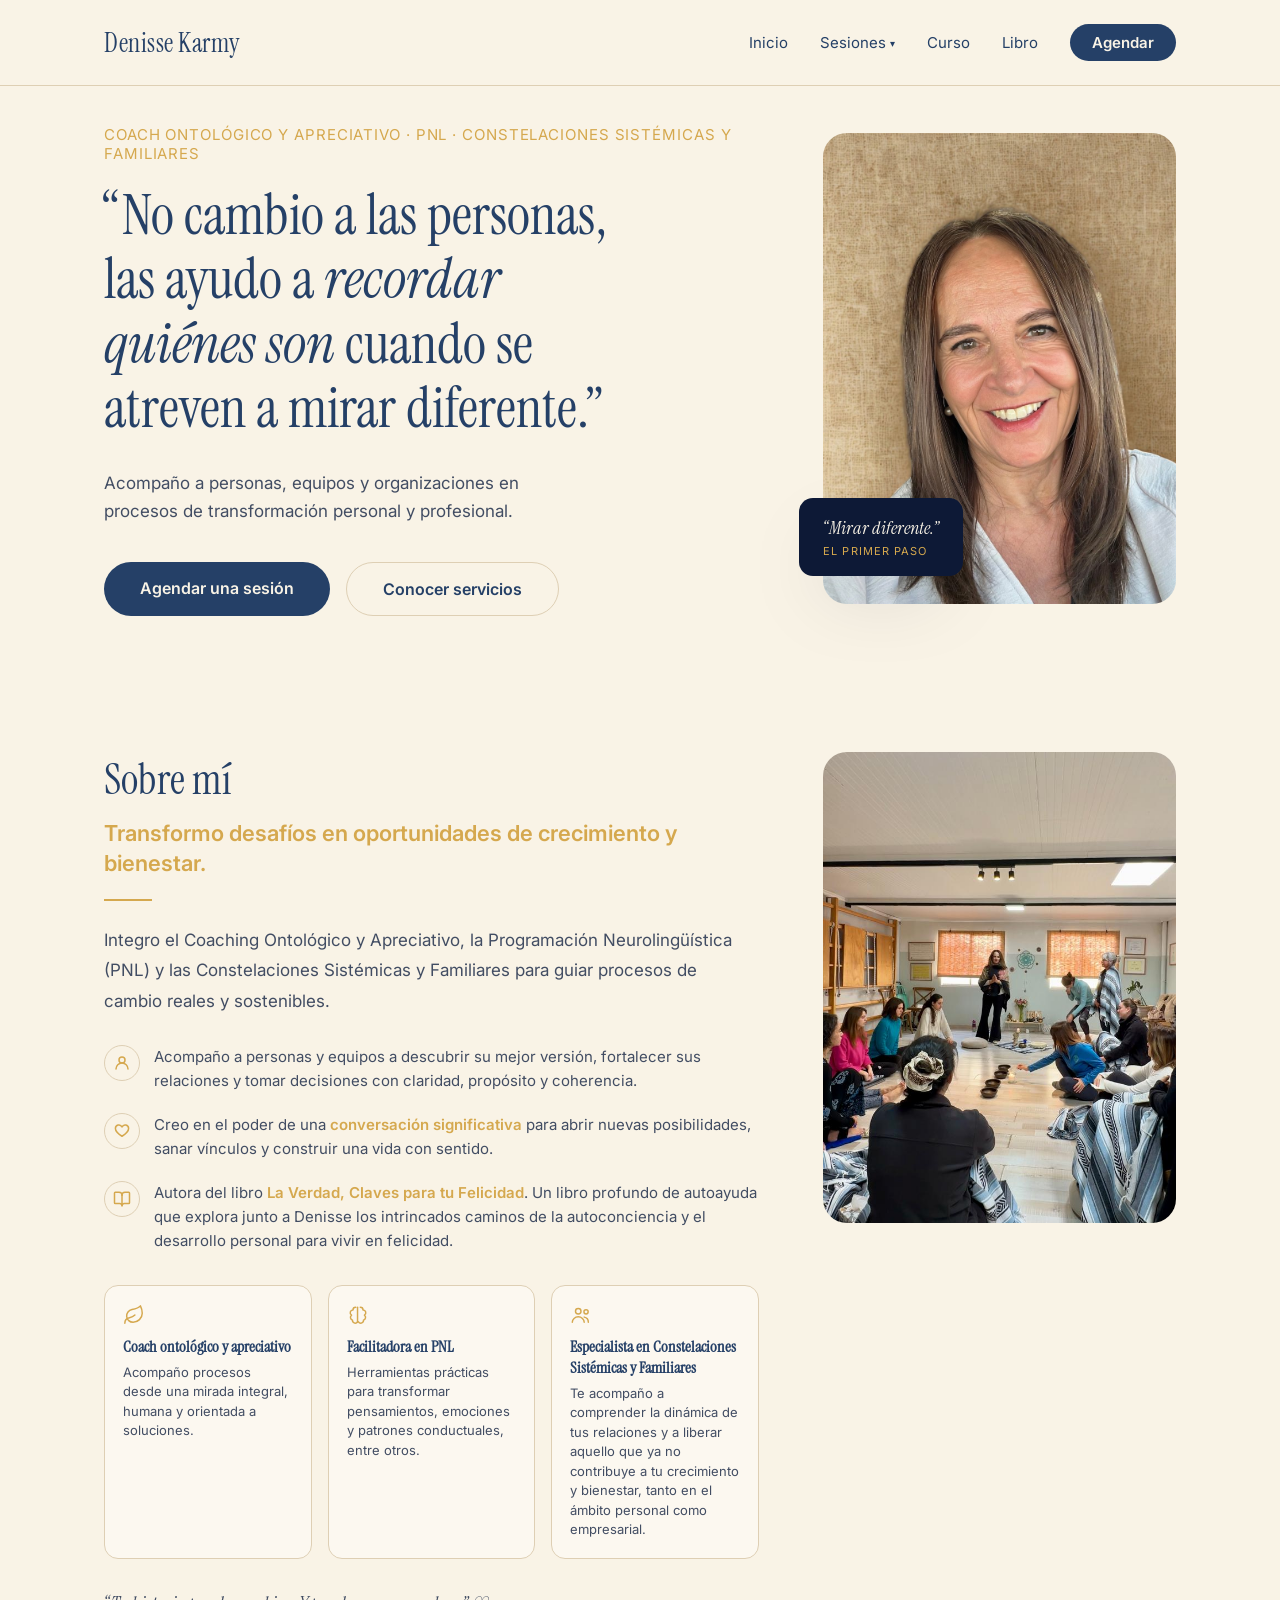
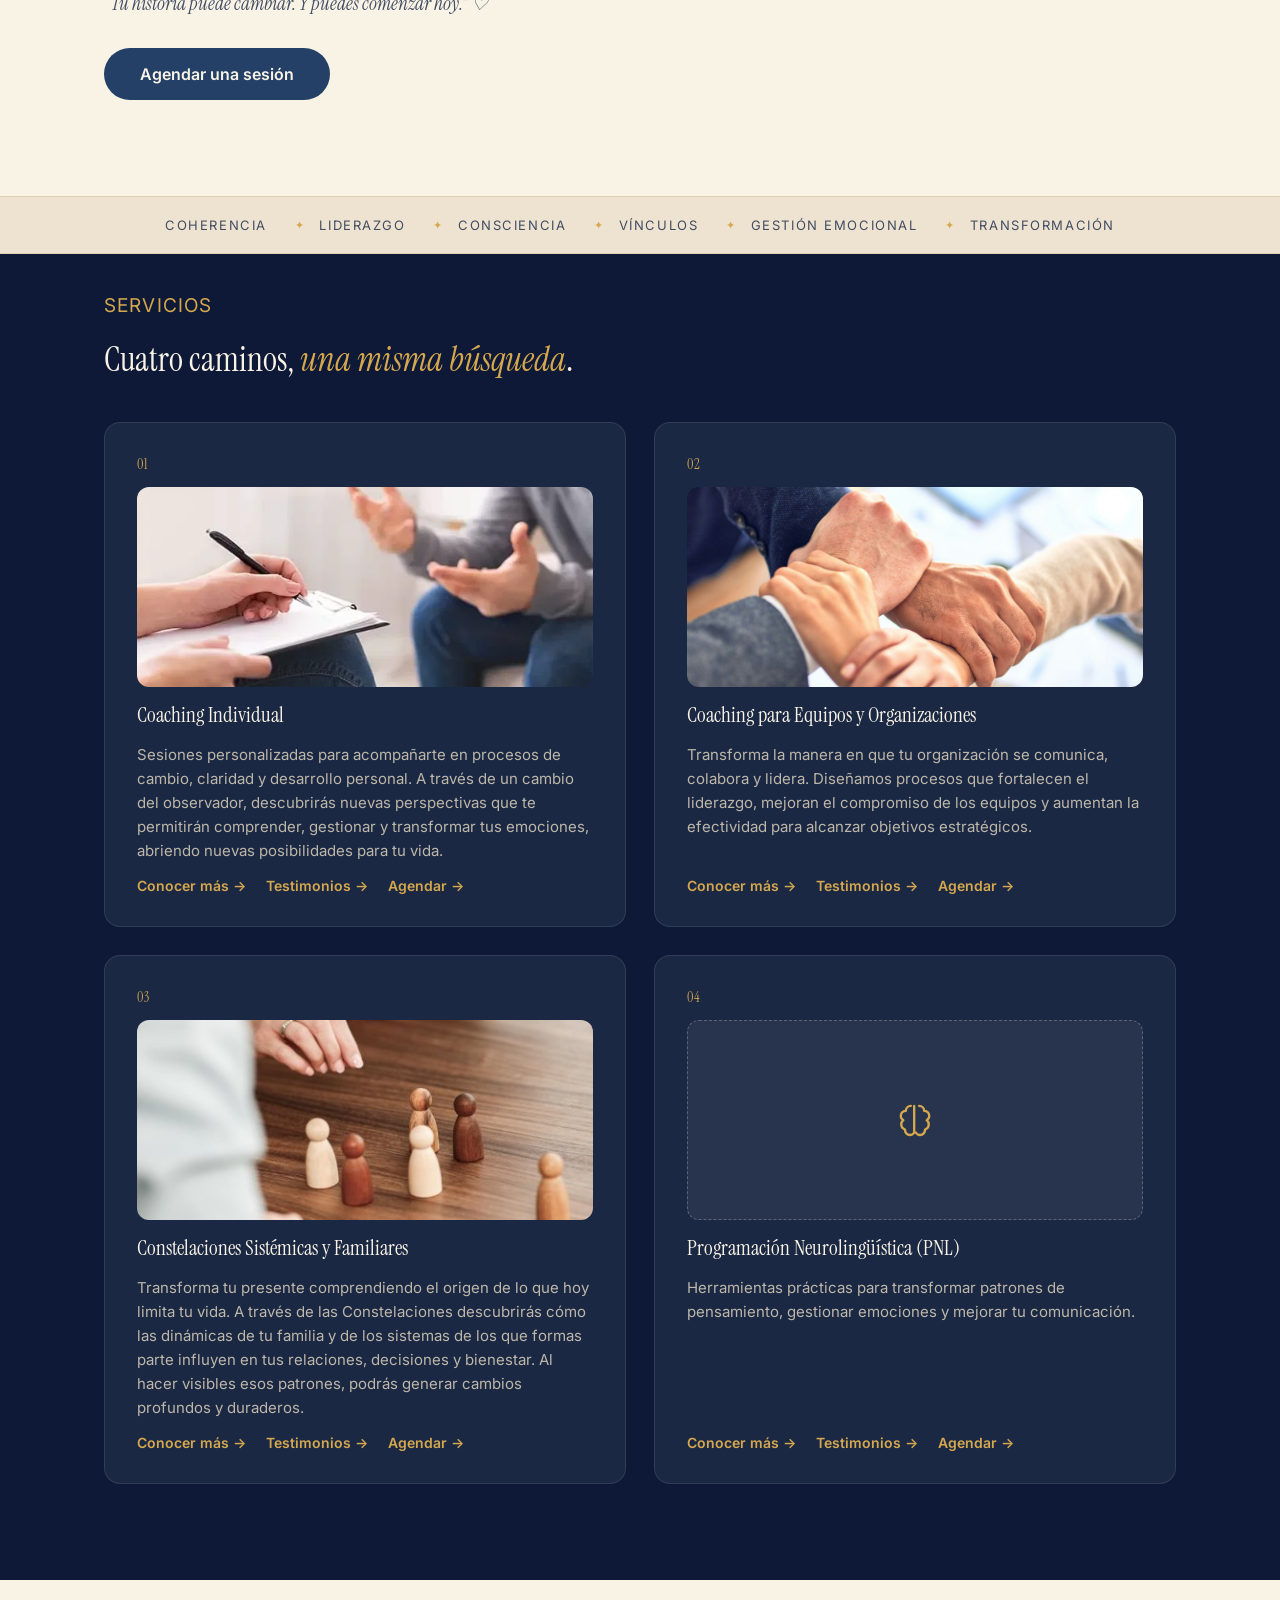
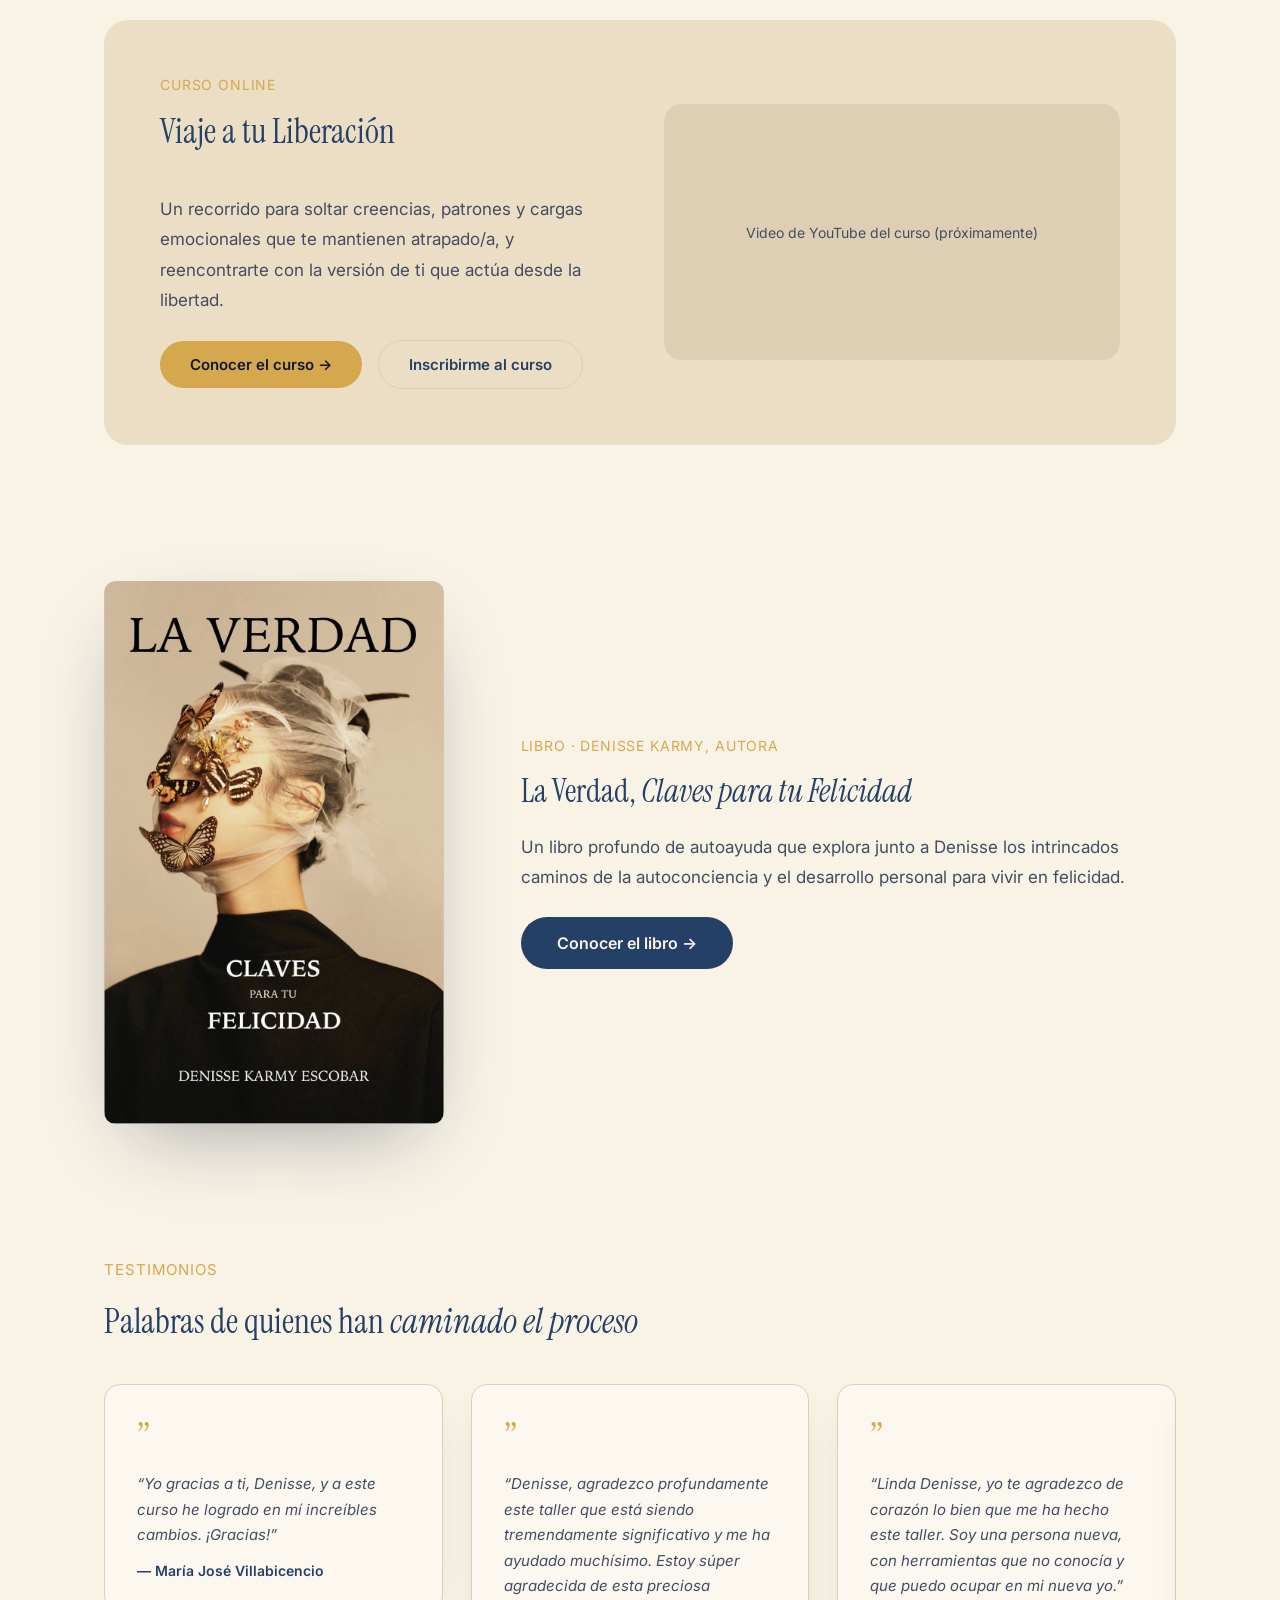
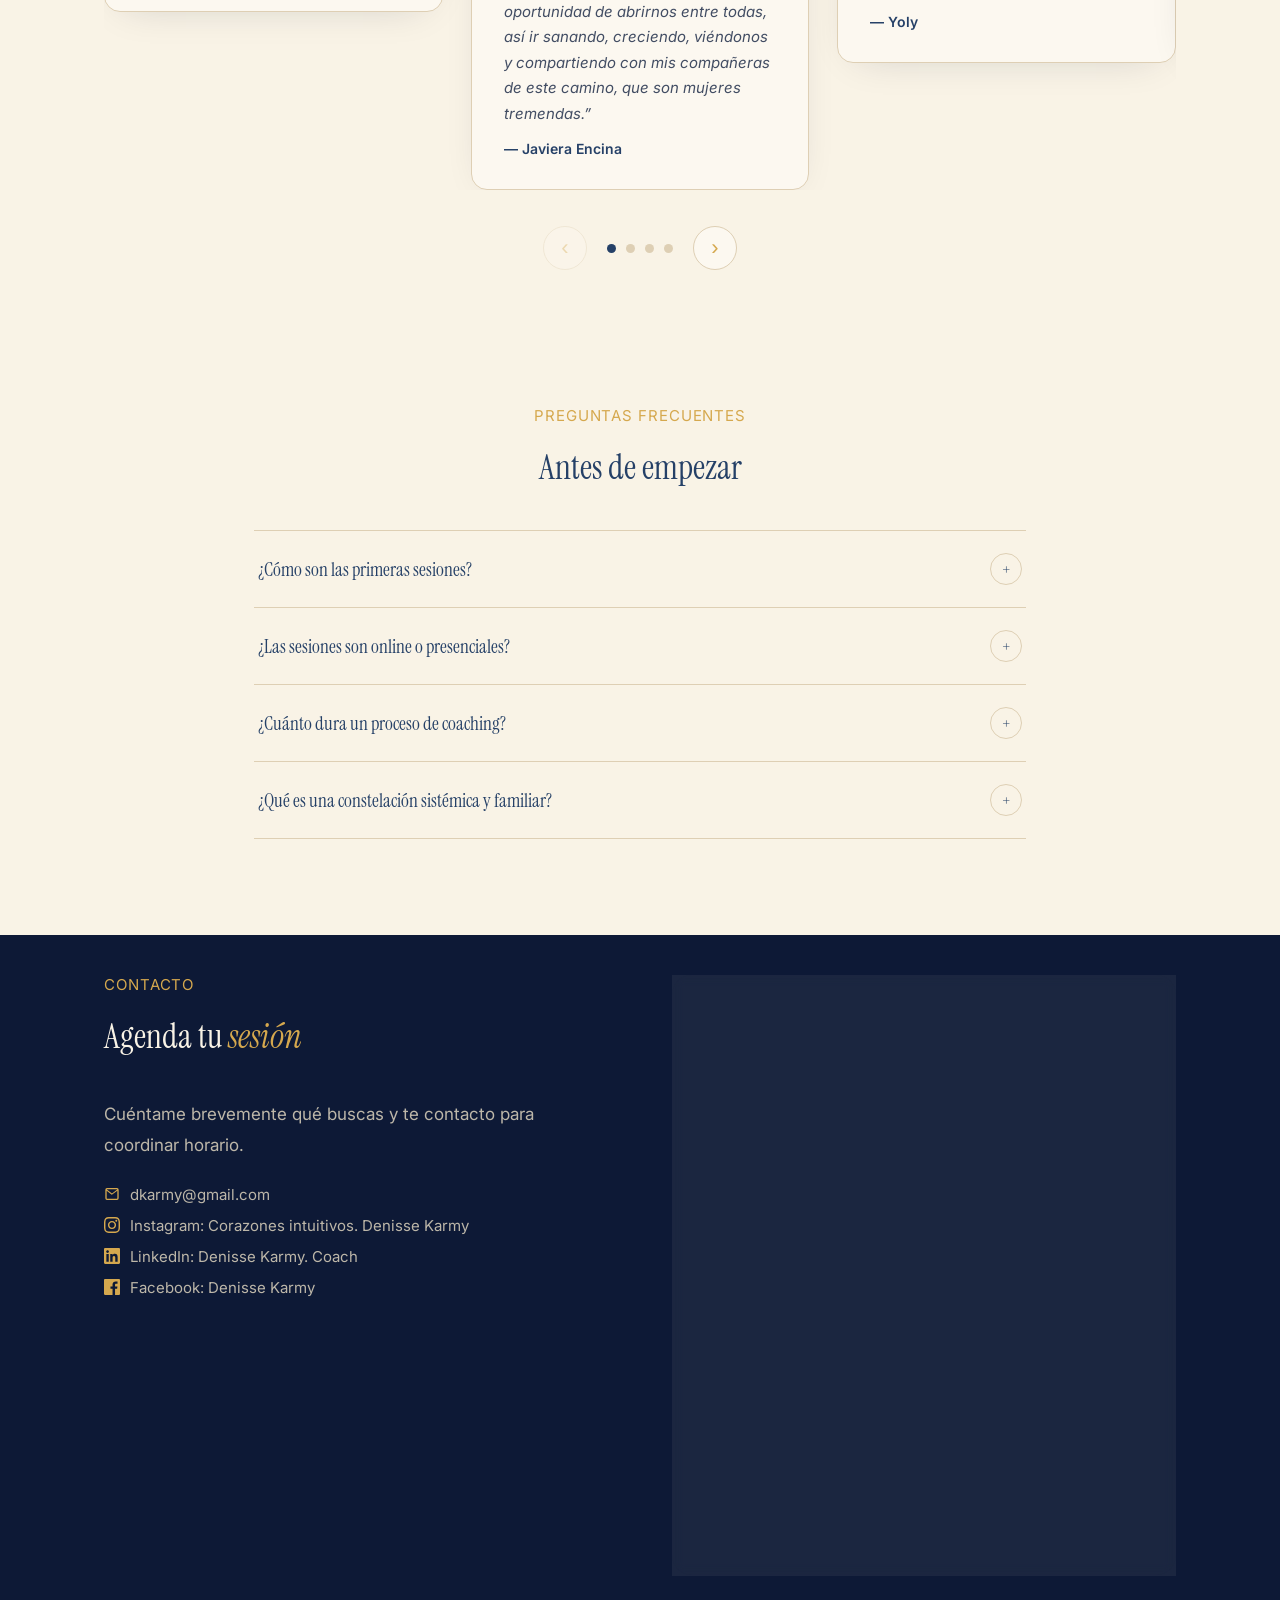
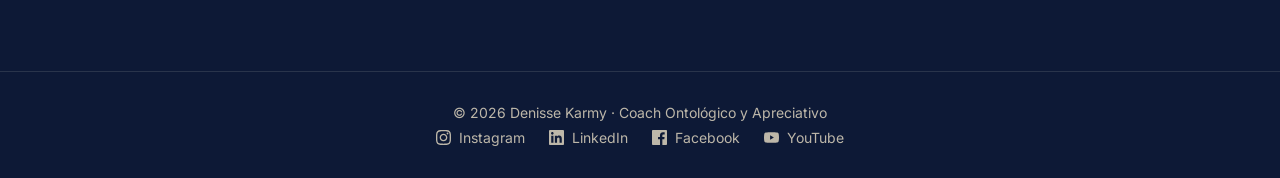
==== index.html @ dd07980f "Dividir sesiones.html en 4 landing pages dedicadas por servicio Reemplaza la landing unica de Sesion" ====
<!DOCTYPE html>
<html lang="es">
<head>
<meta charset="UTF-8">
<meta name="viewport" content="width=device-width, initial-scale=1.0">
<title>Denisse Karmy — Coach Ontológico y Apreciativo</title>
<meta name="description" content="Coaching Ontológico y Apreciativo, PNL y Constelaciones Sistémicas y Familiares con Denisse Karmy. Acompañamiento para personas, equipos y organizaciones en procesos de transformación.">
<meta property="og:title" content="Denisse Karmy — Coach Ontológico y Apreciativo">
<meta property="og:description" content="Coaching Ontológico y Apreciativo, PNL y Constelaciones Sistémicas y Familiares. Acompañamiento para personas, equipos y organizaciones.">
<meta property="og:type" content="website">
<meta property="og:image" content="img/foto_bio_3.jpg">
<meta name="robots" content="index, follow">
<link rel="preconnect" href="https://fonts.googleapis.com">
<link rel="preconnect" href="https://fonts.gstatic.com" crossorigin>
<link href="https://fonts.googleapis.com/css2?family=Inter:wght@400;500;600&family=Instrument+Serif:ital@0;1&display=swap" rel="stylesheet">
<link rel="stylesheet" href="css/style.css">
</head>
<body>

<header class="site-header">
  <div class="site-header-inner">
    <span class="logo">Denisse Karmy</span>
    <nav class="site-nav">
      <a href="index.html">Inicio</a>
      <div class="nav-dropdown">
        <button type="button" class="nav-dropdown-toggle" aria-expanded="false" aria-controls="sesiones-menu">
          Sesiones <span class="nav-dropdown-caret" aria-hidden="true">&#9662;</span>
        </button>
        <div class="nav-dropdown-menu" id="sesiones-menu">
          <div class="nav-dropdown-menu-inner">
            <a href="coaching-individual.html">Coaching Individual</a>
            <a href="coaching-equipos.html">Coaching para Equipos y Organizaciones</a>
            <a href="constelaciones.html">Constelaciones Sistémicas y Familiares</a>
            <a href="pnl.html">Programación Neurolingüística (PNL)</a>
          </div>
        </div>
      </div>
      <a href="curso.html">Curso</a>
      <a href="libro.html">Libro</a>
      <a href="#agenda" class="nav-btn">Agendar</a>
    </nav>
  </div>
</header>

<section class="hero">
  <div class="hero-copy">
    <p class="eyebrow">Coach ontológico y apreciativo · PNL · Constelaciones Sistémicas y Familiares</p>
    <h1>&ldquo;No cambio a las personas, las ayudo a <em class="accent-italic">recordar quiénes son</em> cuando se atreven a mirar diferente.&rdquo;</h1>
    <p class="lead">Acompaño a personas, equipos y organizaciones en procesos de transformación personal y profesional.</p>
    <div class="hero-actions">
      <a href="#agenda" class="btn btn-accent">Agendar una sesión</a>
      <a href="#servicios" class="btn btn-outline">Conocer servicios</a>
    </div>
  </div>
  <div class="hero-photo-wrap">
    <img class="hero-photo" src="img/foto_bio_3.jpg" alt="Denisse Karmy, coach ontológico y apreciativo" width="896" height="1184">
    <div class="hero-badge">
      <span class="hero-badge-quote">&ldquo;Mirar diferente.&rdquo;</span>
      <span class="hero-badge-sub">El primer paso</span>
    </div>
  </div>
</section>

<section class="about-hero" aria-labelledby="sobre-mi-h">
  <div class="hero-copy">
    <h2 id="sobre-mi-h">Sobre mí</h2>
    <p class="about-tagline">Transformo desafíos en oportunidades de crecimiento y bienestar.</p>
    <div class="about-divider"></div>
    <p class="body-copy">Integro el Coaching Ontológico y Apreciativo, la Programación Neurolingüística (PNL) y las Constelaciones Sistémicas y Familiares para guiar procesos de cambio reales y sostenibles.</p>

    <div class="about-features">
      <div class="about-feature">
        <span class="about-feature-icon" aria-hidden="true">
          <svg viewBox="0 0 24 24" width="18" height="18" fill="none" stroke="currentColor" stroke-width="2" stroke-linecap="round"><circle cx="12" cy="8" r="4"/><path d="M4 20c0-4.4 3.6-8 8-8s8 3.6 8 8"/></svg>
        </span>
        <p>Acompaño a personas y equipos a descubrir su mejor versión, fortalecer sus relaciones y tomar decisiones con claridad, propósito y coherencia.</p>
      </div>
      <div class="about-feature">
        <span class="about-feature-icon" aria-hidden="true">
          <svg viewBox="0 0 24 24" width="18" height="18" fill="none" stroke="currentColor" stroke-width="2" stroke-linecap="round" stroke-linejoin="round"><path d="M20.8 8.6c0 4.7-8.8 10.4-8.8 10.4S3.2 13.3 3.2 8.6a4.6 4.6 0 0 1 8.8-1.9A4.6 4.6 0 0 1 20.8 8.6Z"/></svg>
        </span>
        <p>Creo en el poder de una <span class="about-feature-highlight">conversación significativa</span> para abrir nuevas posibilidades, sanar vínculos y construir una vida con sentido.</p>
      </div>
      <div class="about-feature">
        <span class="about-feature-icon" aria-hidden="true">
          <svg viewBox="0 0 24 24" width="18" height="18" fill="none" stroke="currentColor" stroke-width="2" stroke-linecap="round" stroke-linejoin="round"><path d="M12 7v14"/><path d="M3 18a1 1 0 0 1-1-1V4a1 1 0 0 1 1-1h5a4 4 0 0 1 4 4 4 4 0 0 1 4-4h5a1 1 0 0 1 1 1v13a1 1 0 0 1-1 1h-6a3 3 0 0 0-3 3 3 3 0 0 0-3-3z"/></svg>
        </span>
        <p>Autora del libro <a href="libro.html" class="about-feature-highlight">La Verdad, Claves para tu Felicidad</a>. Un libro profundo de autoayuda que explora junto a Denisse los intrincados caminos de la autoconciencia y el desarrollo personal para vivir en felicidad.</p>
      </div>
    </div>

    <div class="credential-card-grid">
      <div class="credential-card">
        <span class="credential-card-icon" aria-hidden="true">
          <svg viewBox="0 0 24 24" width="22" height="22" fill="none" stroke="currentColor" stroke-width="1.6" stroke-linecap="round" stroke-linejoin="round"><path d="M11 20A7 7 0 0 1 9.8 6.1C15.5 5 17 4.5 19 2c1 2 2 4.2 2 8 0 5.5-4.8 10-10 10Z"/><path d="M2 21c0-3 1.9-5.4 5.1-6C9.5 14.5 12 13 13 12"/></svg>
        </span>
        <h3>Coach ontológico y apreciativo</h3>
        <p>Acompaño procesos desde una mirada integral, humana y orientada a soluciones.</p>
      </div>
      <div class="credential-card">
        <span class="credential-card-icon" aria-hidden="true">
          <svg viewBox="0 0 24 24" width="22" height="22" fill="none" stroke="currentColor" stroke-width="1.6" stroke-linecap="round" stroke-linejoin="round"><path d="M9.5 3.5a3 3 0 0 0-3 3 3 3 0 0 0-1.5 5.6 3.2 3.2 0 0 0 1 5.6A3 3 0 0 0 9 21a2.9 2.9 0 0 0 2.5-1.5"/><path d="M14.5 3.5a3 3 0 0 1 3 3 3 3 0 0 1 1.5 5.6 3.2 3.2 0 0 1-1 5.6A3 3 0 0 1 15 21a2.9 2.9 0 0 1-2.5-1.5"/><path d="M11.5 3.5v16"/></svg>
        </span>
        <h3>Facilitadora en PNL</h3>
        <p>Herramientas prácticas para transformar pensamientos, emociones y patrones conductuales, entre otros.</p>
      </div>
      <div class="credential-card">
        <span class="credential-card-icon" aria-hidden="true">
          <svg viewBox="0 0 24 24" width="22" height="22" fill="none" stroke="currentColor" stroke-width="1.6" stroke-linecap="round" stroke-linejoin="round"><circle cx="9" cy="8" r="3"/><path d="M2.5 20c0-3.3 2.9-6 6.5-6s6.5 2.7 6.5 6"/><circle cx="17.5" cy="8.5" r="2.3"/><path d="M15.5 14.3c2.6.4 4.5 2.5 4.5 5.7"/></svg>
        </span>
        <h3>Especialista en Constelaciones Sistémicas y Familiares</h3>
        <p>Te acompaño a comprender la dinámica de tus relaciones y a liberar aquello que ya no contribuye a tu crecimiento y bienestar, tanto en el ámbito personal como empresarial.</p>
      </div>
    </div>

    <p class="about-quote">&ldquo;Tu historia puede cambiar. Y puedes comenzar hoy.&rdquo; &#9825;</p>

    <div class="hero-actions">
      <a href="#agenda" class="btn btn-accent">Agendar una sesión</a>
    </div>
  </div>
  <img class="hero-photo" src="img/foto_sobre_mi.jpeg" alt="Denisse Karmy facilitando un taller grupal" loading="lazy">
</section>

<div class="marquee-band">
  <ul>
    <li>Coherencia</li>
    <li>Liderazgo</li>
    <li>Consciencia</li>
    <li>Vínculos</li>
    <li>Gestión emocional</li>
    <li>Transformación</li>
  </ul>
</div>

<section id="servicios" class="section-dark">
  <div class="section" aria-labelledby="servicios-h">
    <p class="eyebrow eyebrow-lg">Servicios</p>
    <h2 id="servicios-h">Cuatro caminos, <em class="accent-italic">una misma búsqueda</em>.</h2>
    <div class="card-grid card-grid-services">
      <article class="card service-card">
        <span class="service-number">01</span>
        <img src="img/foto_coaching_individual.webp" alt="Coaching Individual" width="400" height="200" loading="lazy">
        <h3>Coaching Individual</h3>
        <p>Sesiones personalizadas para acompañarte en procesos de cambio, claridad y desarrollo personal. A través de un cambio del observador, descubrirás nuevas perspectivas que te permitirán comprender, gestionar y transformar tus emociones, abriendo nuevas posibilidades para tu vida.</p>
        <div class="service-links">
          <a href="coaching-individual.html" class="service-link">Conocer más &#8594;</a>
          <a href="#testimonios-h" class="service-link">Testimonios &#8594;</a>
          <a href="#agenda?servicio=individual" class="service-link">Agendar &#8594;</a>
        </div>
      </article>
      <article class="card service-card">
        <span class="service-number">02</span>
        <img src="img/coaching_equipos_organizaciones.jpg" alt="Coaching para Equipos y Organizaciones" width="400" height="200" loading="lazy">
        <h3>Coaching para Equipos y Organizaciones</h3>
        <p>Transforma la manera en que tu organización se comunica, colabora y lidera. Diseñamos procesos que fortalecen el liderazgo, mejoran el compromiso de los equipos y aumentan la efectividad para alcanzar objetivos estratégicos.</p>
        <div class="service-links">
          <a href="coaching-equipos.html" class="service-link">Conocer más &#8594;</a>
          <a href="#testimonios-h" class="service-link">Testimonios &#8594;</a>
          <a href="#agenda?servicio=equipos" class="service-link">Agendar &#8594;</a>
        </div>
      </article>
      <article class="card service-card">
        <span class="service-number">03</span>
        <img src="img/constelaciones_familiares_2.jpg" alt="Constelaciones Sistémicas y Familiares" width="400" height="200" loading="lazy">
        <h3>Constelaciones Sistémicas y Familiares</h3>
        <p>Transforma tu presente comprendiendo el origen de lo que hoy limita tu vida. A través de las Constelaciones descubrirás cómo las dinámicas de tu familia y de los sistemas de los que formas parte influyen en tus relaciones, decisiones y bienestar. Al hacer visibles esos patrones, podrás generar cambios profundos y duraderos.</p>
        <div class="service-links">
          <a href="constelaciones.html" class="service-link">Conocer más &#8594;</a>
          <a href="#testimonios-h" class="service-link">Testimonios &#8594;</a>
          <a href="#agenda?servicio=constelaciones" class="service-link">Agendar &#8594;</a>
        </div>
      </article>
      <article class="card service-card">
        <span class="service-number">04</span>
        <!-- Foto pendiente: el cliente definira la imagen para esta tarjeta. -->
        <div class="service-photo-placeholder" aria-hidden="true">
          <svg viewBox="0 0 24 24" width="40" height="40" fill="none" stroke="currentColor" stroke-width="1.4" stroke-linecap="round" stroke-linejoin="round"><path d="M9.5 3.5a3 3 0 0 0-3 3 3 3 0 0 0-1.5 5.6 3.2 3.2 0 0 0 1 5.6A3 3 0 0 0 9 21a2.9 2.9 0 0 0 2.5-1.5"/><path d="M14.5 3.5a3 3 0 0 1 3 3 3 3 0 0 1 1.5 5.6 3.2 3.2 0 0 1-1 5.6A3 3 0 0 1 15 21a2.9 2.9 0 0 1-2.5-1.5"/><path d="M11.5 3.5v16"/></svg>
        </div>
        <h3>Programación Neurolingüística (PNL)</h3>
        <p>Herramientas prácticas para transformar patrones de pensamiento, gestionar emociones y mejorar tu comunicación.</p>
        <div class="service-links">
          <a href="pnl.html" class="service-link">Conocer más &#8594;</a>
          <a href="#testimonios-h" class="service-link">Testimonios &#8594;</a>
          <a href="#agenda?servicio=pnl" class="service-link">Agendar &#8594;</a>
        </div>
      </article>
    </div>
  </div>
</section>

<section class="section" aria-labelledby="curso-h">
  <div class="curso-box">
    <div class="curso-grid">
      <div>
        <p class="eyebrow eyebrow-tight">Curso online</p>
        <h2 id="curso-h" class="curso-title">Viaje a tu Liberación</h2>
        <p class="body-copy">Un recorrido para soltar creencias, patrones y cargas emocionales que te mantienen atrapado/a, y reencontrarte con la versión de ti que actúa desde la libertad.</p>
        <div class="curso-actions">
          <a href="curso.html" class="btn btn-accent-dark">Conocer el curso &#8594;</a>
          <a href="#agenda?servicio=curso" class="btn btn-outline">Inscribirme al curso</a>
        </div>
      </div>
      <div class="video-placeholder">
        <span>Video de YouTube del curso (próximamente)</span>
      </div>
    </div>
  </div>
</section>

<section id="libro" class="section" aria-labelledby="libro-h">
  <div class="libro-grid">
    <img src="img/foto_original_libro.jpg" alt="Portada del libro La Verdad, Claves para tu Felicidad" width="900" height="1439">
    <div>
      <p class="eyebrow eyebrow-tight">Libro · Denisse Karmy, autora</p>
      <h2 id="libro-h">La Verdad, <em class="accent-italic">Claves para tu Felicidad</em></h2>
      <p class="body-copy">Un libro profundo de autoayuda que explora junto a Denisse los intrincados caminos de la autoconciencia y el desarrollo personal para vivir en felicidad.</p>
      <a href="libro.html" class="btn btn-accent">Conocer el libro &#8594;</a>
    </div>
  </div>
</section>

<section class="section" aria-labelledby="testimonios-h">
  <p class="eyebrow">Testimonios</p>
  <h2 id="testimonios-h">Palabras de quienes han <em class="accent-italic">caminado el proceso</em></h2>

  <div class="testimonial-carousel">
    <div class="testimonial-viewport">
    <div class="testimonial-track" id="testimonialTrack">
      <div class="testimonial-page">
        <blockquote class="card testimonial">
          <span class="quote-mark" aria-hidden="true">&#8221;</span>
          <p>&ldquo;Yo gracias a ti, Denisse, y a este curso he logrado en mí increíbles cambios. ¡Gracias!&rdquo;</p>
          <cite>— María José Villabicencio</cite>
        </blockquote>
        <blockquote class="card testimonial">
          <span class="quote-mark" aria-hidden="true">&#8221;</span>
          <p>&ldquo;Denisse, agradezco profundamente este taller que está siendo tremendamente significativo y me ha ayudado muchísimo. Estoy súper agradecida de esta preciosa oportunidad de abrirnos entre todas, así ir sanando, creciendo, viéndonos y compartiendo con mis compañeras de este camino, que son mujeres tremendas.&rdquo;</p>
          <cite>— Javiera Encina</cite>
        </blockquote>
        <blockquote class="card testimonial">
          <span class="quote-mark" aria-hidden="true">&#8221;</span>
          <p>&ldquo;Linda Denisse, yo te agradezco de corazón lo bien que me ha hecho este taller. Soy una persona nueva, con herramientas que no conocía y que puedo ocupar en mi nueva yo.&rdquo;</p>
          <cite>— Yoly</cite>
        </blockquote>
      </div>
      <div class="testimonial-page">
        <blockquote class="card testimonial">
          <span class="quote-mark" aria-hidden="true">&#8221;</span>
          <p>&ldquo;Me vi y descubrí que tengo muchas heridas emocionales. Con el taller se empiezan a mostrar y a comprender, y eso es liberador: me quito peso de encima. Gracias.&rdquo;</p>
          <cite>— Anónimo</cite>
        </blockquote>
        <blockquote class="card testimonial">
          <span class="quote-mark" aria-hidden="true">&#8221;</span>
          <p>&ldquo;Tu taller fue una experiencia muy mágica, cargada de energía femenina; un espacio para soltar y entregar muchas cosas que nos nublan la conciencia, nos enredan las emociones y nos desconectan del día a día. Sentí un gran alivio a 24 horas del taller respecto a mi ansiedad. Gracias por regalarme este espacio, para hacerme cariño y ser más consciente de mí, de mi entorno y de lo que realmente quiero.&rdquo;</p>
          <cite>— Ale</cite>
        </blockquote>
        <blockquote class="card testimonial">
          <span class="quote-mark" aria-hidden="true">&#8221;</span>
          <p>&ldquo;Denisse, tu libro me ha ayudado mucho a superarme. ¡Infinitas gracias!&rdquo;</p>
          <cite>— Anónimo</cite>
        </blockquote>
      </div>
      <div class="testimonial-page">
        <blockquote class="card testimonial">
          <span class="quote-mark" aria-hidden="true">&#8221;</span>
          <p>&ldquo;Me gustó mucho el libro. Me ayudó con unos temas que tenía; con sus ejercicios se me facilitó entenderlo.&rdquo;</p>
          <cite>— Anónimo</cite>
        </blockquote>
        <blockquote class="card testimonial">
          <span class="quote-mark" aria-hidden="true">&#8221;</span>
          <p>&ldquo;¡Denisse, me encantó el libro!&rdquo;</p>
          <cite>— Anónimo</cite>
        </blockquote>
        <blockquote class="card testimonial">
          <span class="quote-mark" aria-hidden="true">&#8221;</span>
          <p>&ldquo;El libro lo encontré maravilloso.&rdquo;</p>
          <cite>— Anónimo</cite>
        </blockquote>
      </div>
      <div class="testimonial-page">
        <blockquote class="card testimonial">
          <span class="quote-mark" aria-hidden="true">&#8221;</span>
          <p>&ldquo;El libro ha sido un acompañamiento para conocerme y aclarar varios aspectos míos. Gracias.&rdquo;</p>
          <cite>— Anónimo</cite>
        </blockquote>
      </div>
    </div>
    </div>

    <div class="carousel-controls">
      <button type="button" id="testimonialPrev" class="carousel-btn" aria-label="Testimonios anteriores">&#8249;</button>
      <div class="carousel-dots" id="testimonialDots"></div>
      <button type="button" id="testimonialNext" class="carousel-btn" aria-label="Testimonios siguientes">&#8250;</button>
    </div>
  </div>
</section>

<!-- Contenido borrador: Denisse debe revisar y ajustar preguntas/respuestas con su información real antes de publicar. -->
<section id="faq" class="section section-narrow faq-section" aria-labelledby="faq-h">
  <p class="eyebrow">Preguntas frecuentes</p>
  <h2 id="faq-h">Antes de empezar</h2>
  <div class="faq-list">
    <div class="faq-item">
      <button type="button" class="faq-question" aria-expanded="false">
        <span>¿Cómo son las primeras sesiones?</span>
        <span class="faq-icon">+</span>
      </button>
      <div class="faq-answer hidden">
        <p>Cada proceso es único. La cantidad de sesiones dependerá de tus objetivos y de la profundidad del tema a abordar. En muchos casos, los cambios comienzan a percibirse desde la primera sesión. En procesos organizacionales, el acompañamiento suele desarrollarse de ocho a más sesiones para lograr resultados sostenibles.</p>
      </div>
    </div>
    <div class="faq-item">
      <button type="button" class="faq-question" aria-expanded="false">
        <span>¿Las sesiones son online o presenciales?</span>
        <span class="faq-icon">+</span>
      </button>
      <div class="faq-answer hidden">
        <p>Ambas modalidades están disponibles, según lo que te acomode mejor.</p>
      </div>
    </div>
    <div class="faq-item">
      <button type="button" class="faq-question" aria-expanded="false">
        <span>¿Cuánto dura un proceso de coaching?</span>
        <span class="faq-icon">+</span>
      </button>
      <div class="faq-answer hidden">
        <p>Varía según cada persona y objetivo. En general, los procesos se trabajan a lo largo de varias sesiones durante algunas semanas o meses.</p>
      </div>
    </div>
    <div class="faq-item">
      <button type="button" class="faq-question" aria-expanded="false">
        <span>¿Qué es una constelación sistémica y familiar?</span>
        <span class="faq-icon">+</span>
      </button>
      <div class="faq-answer hidden">
        <p>Es un espacio de trabajo sistémico donde se representan vínculos y patrones —familiares, de pareja o de equipo— para sanar cargas heredadas y encontrar mayor claridad y libertad.</p>
      </div>
    </div>
  </div>
</section>

<section id="agenda" class="section-dark" aria-labelledby="agenda-h">
  <div class="section">
  <div class="agenda-grid">
    <div>
      <p class="eyebrow">Contacto</p>
      <h2 id="agenda-h">Agenda tu <em class="accent-italic">sesión</em></h2>
      <p class="body-copy">Cuéntame brevemente qué buscas y te contacto para coordinar horario.</p>
      <div class="contact-list">
        <a href="mailto:dkarmy@gmail.com" class="contact-link">
          <span class="contact-icon" aria-hidden="true"><svg viewBox="0 0 24 24" width="16" height="16" fill="currentColor"><path d="M2 5.5A2.5 2.5 0 0 1 4.5 3h15A2.5 2.5 0 0 1 22 5.5v13a2.5 2.5 0 0 1-2.5 2.5h-15A2.5 2.5 0 0 1 2 18.5v-13Zm2.2-.3 7.8 5.9 7.8-5.9a.5.5 0 0 0-.3-.2H4.5a.5.5 0 0 0-.3.2ZM4 7.1v11.4c0 .3.2.5.5.5h15c.3 0 .5-.2.5-.5V7.1l-7.7 5.8a1 1 0 0 1-1.2 0L4 7.1Z"/></svg></span>
          dkarmy@gmail.com
        </a>
        <a href="https://instagram.com/corazones_intuitivos" target="_blank" rel="noopener" class="contact-link">
          <span class="contact-icon" aria-hidden="true"><svg viewBox="0 0 24 24" width="16" height="16" fill="currentColor"><path d="M12 2.163c3.204 0 3.584.012 4.85.07 3.252.148 4.771 1.691 4.919 4.919.058 1.265.069 1.645.069 4.849 0 3.205-.012 3.584-.069 4.849-.149 3.225-1.664 4.771-4.919 4.919-1.266.058-1.644.07-4.85.07-3.204 0-3.584-.012-4.849-.07-3.26-.149-4.771-1.699-4.919-4.92-.058-1.265-.07-1.644-.07-4.849 0-3.204.013-3.583.07-4.849.149-3.227 1.664-4.771 4.919-4.919 1.266-.057 1.645-.069 4.849-.069zm0-2.163c-3.259 0-3.667.014-4.947.072-4.358.2-6.78 2.618-6.98 6.98-.059 1.281-.073 1.689-.073 4.948 0 3.259.014 3.668.072 4.948.2 4.358 2.618 6.78 6.98 6.98 1.281.058 1.689.072 4.948.072 3.259 0 3.668-.014 4.948-.072 4.354-.2 6.782-2.618 6.979-6.98.059-1.28.073-1.689.073-4.948 0-3.259-.014-3.667-.072-4.947-.196-4.354-2.617-6.78-6.979-6.98-1.281-.059-1.69-.073-4.949-.073zm0 5.838c-3.403 0-6.162 2.759-6.162 6.162s2.759 6.163 6.162 6.163 6.162-2.759 6.162-6.163c0-3.403-2.759-6.162-6.162-6.162zm0 10.162c-2.209 0-4-1.79-4-4 0-2.209 1.791-4 4-4s4 1.791 4 4c0 2.21-1.791 4-4 4zm6.406-11.845c-.796 0-1.441.645-1.441 1.44s.645 1.44 1.441 1.44c.795 0 1.439-.645 1.439-1.44s-.644-1.44-1.439-1.44z"/></svg></span>
          Instagram: Corazones intuitivos. Denisse Karmy
        </a>
        <a href="https://www.linkedin.com/in/denisse-karmy-7ab96a31/" target="_blank" rel="noopener" class="contact-link">
          <span class="contact-icon" aria-hidden="true"><svg viewBox="0 0 24 24" width="16" height="16" fill="currentColor"><path d="M20.447 20.452h-3.554v-5.569c0-1.328-.027-3.037-1.852-3.037-1.853 0-2.136 1.445-2.136 2.939v5.667H9.351V9h3.414v1.561h.046c.477-.9 1.637-1.85 3.37-1.85 3.601 0 4.267 2.37 4.267 5.455v6.286zM5.337 7.433c-1.144 0-2.063-.926-2.063-2.065 0-1.138.92-2.063 2.063-2.063 1.14 0 2.064.925 2.064 2.063 0 1.139-.925 2.065-2.064 2.065zm1.782 13.019H3.555V9h3.564v11.452zM22.225 0H1.771C.792 0 0 .774 0 1.729v20.542C0 23.227.792 24 1.771 24h20.451C23.2 24 24 23.227 24 22.271V1.729C24 .774 23.2 0 22.222 0h.003z"/></svg></span>
          LinkedIn: Denisse Karmy. Coach
        </a>
        <a href="https://web.facebook.com/p/Corazones-intuitivos-Denisse-Karmy-100064726447124/" target="_blank" rel="noopener" class="contact-link">
          <span class="contact-icon" aria-hidden="true"><svg viewBox="0 0 24 24" width="16" height="16" fill="currentColor"><path d="M22.675 0h-21.35c-.732 0-1.325.593-1.325 1.325v21.351c0 .731.593 1.324 1.325 1.324h11.495v-9.294h-3.128v-3.622h3.128v-2.671c0-3.1 1.893-4.788 4.659-4.788 1.325 0 2.463.099 2.795.143v3.24l-1.918.001c-1.504 0-1.795.715-1.795 1.763v2.313h3.587l-.467 3.622h-3.12V24h6.116c.73 0 1.323-.593 1.323-1.325v-21.35c0-.732-.593-1.325-1.325-1.325z"/></svg></span>
          Facebook: Denisse Karmy
        </a>
      </div>
    </div>

    <div class="form-card">
      <div id="agendaSuccess" class="success hidden">
        <div class="check">✓</div>
        <h3 id="successName">¡Gracias!</h3>
        <p>Recibí tu solicitud. Te contactaré pronto para coordinar tu sesión.</p>
      </div>

      <form id="agendaForm">
        <label>Nombre
          <input type="text" name="Nombre" required>
        </label>
        <label>Correo
          <input type="email" name="Correo" required>
        </label>
        <label>Teléfono
          <input type="tel" name="Telefono" required>
        </label>
        <label>¿Cómo te puedo ayudar?
          <select name="Servicio" required>
            <option value="">Selecciona una opción</option>
            <option value="individual">Coaching Individual</option>
            <option value="equipos">Coaching para Equipos y Organizaciones</option>
            <option value="constelaciones">Constelaciones Sistémicas y Familiares</option>
            <option value="pnl">Programación Neurolingüística (PNL)</option>
            <option value="curso">Curso Viaje a tu Liberación</option>
            <option value="libro">Consulta sobre el libro</option>
          </select>
        </label>
        <label>Mensaje (opcional)
          <textarea name="Mensaje" rows="3"></textarea>
        </label>
        <input type="text" name="_honey" class="hidden" tabindex="-1" autocomplete="off">
        <button type="submit" id="agendaSubmitBtn">Enviar solicitud</button>
        <p id="agendaError" class="error hidden"></p>
      </form>
    </div>
  </div>
  </div>
</section>

<footer class="site-footer section-dark">
  <span>© 2026 Denisse Karmy · Coach Ontológico y Apreciativo</span>
  <div class="footer-links">
    <a href="https://instagram.com/corazones_intuitivos" target="_blank" rel="noopener"><span class="contact-icon" aria-hidden="true"><svg viewBox="0 0 24 24" width="15" height="15" fill="currentColor"><path d="M12 2.163c3.204 0 3.584.012 4.85.07 3.252.148 4.771 1.691 4.919 4.919.058 1.265.069 1.645.069 4.849 0 3.205-.012 3.584-.069 4.849-.149 3.225-1.664 4.771-4.919 4.919-1.266.058-1.644.07-4.85.07-3.204 0-3.584-.012-4.849-.07-3.26-.149-4.771-1.699-4.919-4.92-.058-1.265-.07-1.644-.07-4.849 0-3.204.013-3.583.07-4.849.149-3.227 1.664-4.771 4.919-4.919 1.266-.057 1.645-.069 4.849-.069zm0-2.163c-3.259 0-3.667.014-4.947.072-4.358.2-6.78 2.618-6.98 6.98-.059 1.281-.073 1.689-.073 4.948 0 3.259.014 3.668.072 4.948.2 4.358 2.618 6.78 6.98 6.98 1.281.058 1.689.072 4.948.072 3.259 0 3.668-.014 4.948-.072 4.354-.2 6.782-2.618 6.979-6.98.059-1.28.073-1.689.073-4.948 0-3.259-.014-3.667-.072-4.947-.196-4.354-2.617-6.78-6.979-6.98-1.281-.059-1.69-.073-4.949-.073zm0 5.838c-3.403 0-6.162 2.759-6.162 6.162s2.759 6.163 6.162 6.163 6.162-2.759 6.162-6.163c0-3.403-2.759-6.162-6.162-6.162zm0 10.162c-2.209 0-4-1.79-4-4 0-2.209 1.791-4 4-4s4 1.791 4 4c0 2.21-1.791 4-4 4zm6.406-11.845c-.796 0-1.441.645-1.441 1.44s.645 1.44 1.441 1.44c.795 0 1.439-.645 1.439-1.44s-.644-1.44-1.439-1.44z"/></svg></span>Instagram</a>
    <a href="https://www.linkedin.com/in/denisse-karmy-7ab96a31/" target="_blank" rel="noopener"><span class="contact-icon" aria-hidden="true"><svg viewBox="0 0 24 24" width="15" height="15" fill="currentColor"><path d="M20.447 20.452h-3.554v-5.569c0-1.328-.027-3.037-1.852-3.037-1.853 0-2.136 1.445-2.136 2.939v5.667H9.351V9h3.414v1.561h.046c.477-.9 1.637-1.85 3.37-1.85 3.601 0 4.267 2.37 4.267 5.455v6.286zM5.337 7.433c-1.144 0-2.063-.926-2.063-2.065 0-1.138.92-2.063 2.063-2.063 1.14 0 2.064.925 2.064 2.063 0 1.139-.925 2.065-2.064 2.065zm1.782 13.019H3.555V9h3.564v11.452zM22.225 0H1.771C.792 0 0 .774 0 1.729v20.542C0 23.227.792 24 1.771 24h20.451C23.2 24 24 23.227 24 22.271V1.729C24 .774 23.2 0 22.222 0h.003z"/></svg></span>LinkedIn</a>
    <a href="https://web.facebook.com/p/Corazones-intuitivos-Denisse-Karmy-100064726447124/" target="_blank" rel="noopener"><span class="contact-icon" aria-hidden="true"><svg viewBox="0 0 24 24" width="15" height="15" fill="currentColor"><path d="M22.675 0h-21.35c-.732 0-1.325.593-1.325 1.325v21.351c0 .731.593 1.324 1.325 1.324h11.495v-9.294h-3.128v-3.622h3.128v-2.671c0-3.1 1.893-4.788 4.659-4.788 1.325 0 2.463.099 2.795.143v3.24l-1.918.001c-1.504 0-1.795.715-1.795 1.763v2.313h3.587l-.467 3.622h-3.12V24h6.116c.73 0 1.323-.593 1.323-1.325v-21.35c0-.732-.593-1.325-1.325-1.325z"/></svg></span>Facebook</a>
    <a href="https://www.youtube.com/@corazonesintuitivosdenisse3266" target="_blank" rel="noopener"><span class="contact-icon" aria-hidden="true"><svg viewBox="0 0 24 24" width="15" height="15" fill="currentColor"><path d="M23.498 6.186a2.998 2.998 0 0 0-2.11-2.12C19.505 3.545 12 3.545 12 3.545s-7.505 0-9.388.521a2.998 2.998 0 0 0-2.11 2.12A31.32 31.32 0 0 0 0 12a31.32 31.32 0 0 0 .502 5.814 2.998 2.998 0 0 0 2.11 2.12c1.883.521 9.388.521 9.388.521s7.505 0 9.388-.521a2.998 2.998 0 0 0 2.11-2.12A31.32 31.32 0 0 0 24 12a31.32 31.32 0 0 0-.502-5.814zM9.75 15.568V8.432L15.818 12 9.75 15.568z"/></svg></span>YouTube</a>
  </div>
</footer>

<script src="js/main.js"></script>
</body>
</html>
---- css/style.css ----
:root {
  /* Cream + Navy + Gold palette — exact oklch tokens ported from the
     Lovable reference (flourish-web-designer/src/styles.css) so the two
     sites share identical colors without adopting its React/Tailwind stack. */
  --cream: oklch(0.965 0.018 85);
  --cream-alt: oklch(0.92 0.028 82);
  --navy: oklch(0.22 0.06 265);
  --navy-card: oklch(0.28 0.055 265);
  --gold: oklch(0.755 0.12 82);
  --gold-tint: oklch(0.905 0.038 82);

  --bg: var(--cream);
  --card-bg: oklch(0.98 0.012 85);
  --ink: oklch(0.37 0.075 258);
  --ink-soft: oklch(0.42 0.04 265);
  --border: oklch(0.86 0.04 82);
  --accent: var(--ink);
  --accent-dark: var(--gold);
  --accent-tint: var(--gold-tint);
  --on-accent: var(--cream);
  --on-navy: var(--cream);
  --on-navy-soft: oklch(0.78 0.02 88);
  --error: oklch(0.55 0.22 27);

  --shadow-soft: 0 10px 40px -20px oklch(0.22 0.06 265 / 0.2);
  --shadow-elegant: 0 30px 80px -30px oklch(0.22 0.06 265 / 0.4);
}

* { box-sizing: border-box; }

::selection {
  background: var(--gold);
  color: var(--navy);
}

body {
  margin: 0;
  background: var(--bg);
  color: var(--ink);
  font-family: 'Inter', sans-serif;
}

a { color: inherit; }
a:hover { color: var(--accent-dark); }

:focus-visible {
  outline: 2px solid var(--gold);
  outline-offset: 2px;
}

.accent-italic {
  font-style: italic;
}

.section-dark .accent-italic { color: var(--gold); }

.hidden { display: none !important; }
.text-center { text-align: center; }
.text-center .hero-actions { justify-content: center; }

.eyebrow {
  font-size: 15px;
  letter-spacing: 0.06em;
  text-transform: uppercase;
  color: var(--accent-dark);
  margin: 0 0 20px 0;
}

.eyebrow-tight { font-size: 14px; margin-bottom: 16px; }
.eyebrow-lg { font-size: 19px; }

.body-copy {
  font-size: 17px;
  line-height: 1.8;
  color: var(--ink-soft);
  margin: 0 0 24px 0;
}

.btn {
  display: inline-block;
  font-weight: 600;
  font-size: 16px;
  padding: 16px 36px;
  border-radius: 100px;
  text-decoration: none;
  border: none;
  cursor: pointer;
}

.btn-accent { background: var(--accent); color: var(--on-accent); }
.btn-accent-dark { background: var(--accent-dark); color: var(--navy); font-size: 15px; padding: 14px 30px; }
.btn-gold { background: var(--gold); color: var(--navy); }
.btn-outline {
  background: transparent;
  color: var(--ink);
  border: 1px solid var(--border);
}
.section-dark .btn-outline { color: var(--on-navy); border-color: rgba(245, 240, 228, 0.3); }

/* Header */
.site-header {
  position: sticky;
  top: 0;
  z-index: 100;
  background: var(--bg);
  box-shadow: 0 1px 0 var(--border);
}

.site-header-inner {
  display: flex;
  align-items: center;
  justify-content: space-between;
  padding: 24px 64px;
  max-width: 1200px;
  margin: 0 auto;
}

.logo {
  font-family: 'Instrument Serif', serif;
  font-size: 26px;
  letter-spacing: 0.02em;
  text-decoration: none;
  color: inherit;
}

.mt-lg { margin-top: 32px; }

.site-nav { display: flex; align-items: center; gap: 32px; font-size: 15px; flex-wrap: wrap; }
.site-nav a { text-decoration: none; }

.site-nav .nav-btn {
  background: var(--accent);
  color: var(--on-accent);
  padding: 9px 22px;
  border-radius: 100px;
  font-weight: 600;
}

.site-nav .nav-btn:hover { color: var(--on-accent); opacity: 0.85; }

/* Nav dropdown (Sesiones -> 4 landing pages) */
.nav-dropdown { position: relative; }
.nav-dropdown-toggle {
  font: inherit;
  color: inherit;
  background: none;
  border: none;
  cursor: pointer;
  display: inline-flex;
  align-items: center;
  gap: 4px;
  padding: 0;
}
.nav-dropdown-caret { font-size: 10px; transition: transform 0.2s ease; }
.nav-dropdown.is-open .nav-dropdown-caret { transform: rotate(180deg); }

.nav-dropdown-menu {
  position: absolute;
  top: 100%;
  left: 50%;
  transform: translateX(-50%);
  padding-top: 14px;
  min-width: 260px;
  opacity: 0;
  visibility: hidden;
  pointer-events: none;
  transition: opacity 0.15s ease;
  z-index: 110;
}
/* The 14px gap above lives inside .nav-dropdown-menu (not as a top offset)
   so it's part of the same hoverable box as the visible card below: moving
   the cursor from the toggle button down into the menu never crosses a dead
   zone that isn't covered by either element, which is what was breaking
   hover-to-open (it worked only via click before this). */
.nav-dropdown-menu-inner {
  background: var(--card-bg);
  border: 1px solid var(--border);
  border-radius: 14px;
  box-shadow: var(--shadow-elegant);
  padding: 10px;
  display: flex;
  flex-direction: column;
}
.nav-dropdown-menu-inner a { padding: 10px 14px; border-radius: 8px; font-size: 14px; white-space: nowrap; text-decoration: none; }
.nav-dropdown-menu-inner a:hover { background: var(--accent-tint); }

.nav-dropdown.is-open .nav-dropdown-menu,
.nav-dropdown:hover .nav-dropdown-menu,
.nav-dropdown:focus-within .nav-dropdown-menu { opacity: 1; visibility: visible; pointer-events: auto; }

/* Dark (navy) section variant */
.section-dark {
  background: var(--navy);
  color: var(--on-navy);
}

.section-dark h2, .section-dark h3 { color: var(--on-navy); }
.section-dark p, .section-dark .body-copy { color: var(--on-navy-soft); }
.section-dark .eyebrow { color: var(--gold); }

.section-dark .card {
  background: var(--navy-card);
  border-color: rgba(245, 240, 228, 0.1);
  box-shadow: none;
}

.section-dark .card p { color: var(--on-navy-soft); }

/* Keyword marquee band */
.marquee-band {
  background: var(--cream-alt);
  border-top: 1px solid var(--border);
  border-bottom: 1px solid var(--border);
  padding: 20px 0;
  overflow: hidden;
}

.marquee-band ul {
  list-style: none;
  margin: 0;
  padding: 0;
  display: flex;
  justify-content: center;
  flex-wrap: wrap;
  gap: 14px;
  max-width: 1200px;
  margin: 0 auto;
  padding: 0 32px;
}

.marquee-band li {
  font-size: 13px;
  letter-spacing: 0.12em;
  text-transform: uppercase;
  color: var(--ink-soft);
  display: flex;
  align-items: center;
  gap: 14px;
}

.marquee-band li::after {
  content: '✦';
  color: var(--gold);
  margin-left: 14px;
  font-size: 11px;
}

.marquee-band li:last-child::after { content: none; margin-left: 0; }

/* Hero */
.hero {
  max-width: 1200px;
  margin: 0 auto;
  padding: 40px 64px 96px;
  display: grid;
  grid-template-columns: 1.3fr 0.7fr;
  gap: 64px;
  align-items: center;
}

.hero h1 {
  font-family: 'Instrument Serif', serif;
  font-size: 56px;
  line-height: 1.15;
  margin: 0 0 28px 0;
  max-width: 520px;
  font-weight: 400;
}

.hero .lead {
  font-size: 17px;
  line-height: 1.7;
  color: var(--ink-soft);
  max-width: 480px;
  margin: 0 0 36px 0;
}

.hero-actions { display: flex; gap: 16px; flex-wrap: wrap; }

.hero-photo-wrap { position: relative; }

.hero-photo {
  width: 100%;
  aspect-ratio: 3 / 4;
  height: auto;
  object-fit: cover;
  border-radius: 24px;
}

.hero-badge {
  position: absolute;
  left: -24px;
  bottom: 32px;
  background: var(--navy);
  color: var(--on-navy);
  padding: 18px 24px;
  border-radius: 14px;
  box-shadow: var(--shadow-elegant);
  display: flex;
  flex-direction: column;
  gap: 4px;
  max-width: 220px;
}

.hero-badge-quote {
  font-family: 'Instrument Serif', serif;
  font-style: italic;
  font-size: 18px;
}

.hero-badge-sub {
  font-size: 11px;
  letter-spacing: 0.1em;
  text-transform: uppercase;
  color: var(--gold);
}

/* Sobre mí (about-hero) */
.about-hero {
  max-width: 1200px;
  margin: 0 auto;
  padding: 40px 64px 96px;
  display: grid;
  grid-template-columns: 1.3fr 0.7fr;
  gap: 64px;
  align-items: start;
}

.about-hero h2 {
  font-family: 'Instrument Serif', serif;
  font-size: 42px;
  font-weight: 400;
  margin: 0 0 12px 0;
}

.about-tagline {
  font-size: 22px;
  font-weight: 600;
  color: var(--accent-dark);
  line-height: 1.35;
  margin: 0 0 20px 0;
}

.about-divider {
  width: 48px;
  height: 2px;
  background: var(--accent-dark);
  margin: 0 0 24px 0;
}

.about-features {
  display: flex;
  flex-direction: column;
  gap: 20px;
  margin: 28px 0;
}

.about-feature {
  display: flex;
  gap: 14px;
  align-items: flex-start;
}

.about-feature-icon {
  flex-shrink: 0;
  width: 36px;
  height: 36px;
  border-radius: 50%;
  border: 1px solid var(--border);
  display: flex;
  align-items: center;
  justify-content: center;
  color: var(--accent-dark);
}

.about-feature p {
  margin: 0;
  font-size: 15px;
  line-height: 1.6;
  color: var(--ink-soft);
}

.about-feature strong { color: var(--ink); }
.about-feature-highlight { color: var(--accent-dark); font-weight: 600; text-decoration: none; }
a.about-feature-highlight:hover { text-decoration: underline; }

.credential-card-grid {
  display: grid;
  grid-template-columns: repeat(auto-fit, minmax(190px, 1fr));
  gap: 16px;
  margin: 32px 0;
}

.credential-card {
  border: 1px solid var(--border);
  border-radius: 14px;
  padding: 18px;
  background: var(--card-bg);
}

.credential-card-icon {
  display: inline-flex;
  color: var(--accent-dark);
  margin-bottom: 10px;
}

.credential-card h3 {
  font-family: 'Instrument Serif', serif;
  font-size: 16px;
  font-weight: 600;
  margin: 0 0 6px 0;
  color: var(--ink);
}

.credential-card p {
  font-size: 13px;
  line-height: 1.5;
  color: var(--ink-soft);
  margin: 0;
}

.about-quote {
  font-family: 'Instrument Serif', serif;
  font-style: italic;
  font-size: 19px;
  color: var(--ink-soft);
  margin: 8px 0 32px 0;
}

/* Sections */
.section {
  max-width: 1200px;
  margin: 0 auto;
  padding: 40px 64px 96px;
}

.section-narrow { max-width: 900px; }

#proceso-h { margin-top: 40px; }

.credential-pills { display: flex; flex-wrap: wrap; gap: 12px; margin-top: 8px; }

.credential-pill {
  font-size: 14px;
  color: var(--ink);
  border: 1px solid var(--border);
  border-radius: 10px;
  padding: 12px 18px;
}

.credential-check { color: var(--gold); font-weight: 600; }

#servicios, #libro, #faq, #agenda { scroll-margin-top: 84px; }

.section h2 {
  font-family: 'Instrument Serif', serif;
  font-size: 34px;
  margin: 0 0 40px 0;
  font-weight: 400;
}

/* Cards / grid */
.card-grid {
  display: grid;
  grid-template-columns: repeat(auto-fit, minmax(280px, 1fr));
  gap: 28px;
  align-items: start;
}

.card-grid-services {
  grid-template-columns: repeat(auto-fit, minmax(400px, 1fr));
  align-items: stretch;
}

.card-grid-services .card { display: flex; flex-direction: column; }
.card-grid-services .card p { flex-grow: 1; }

.service-card { position: relative; }

.service-number {
  font-family: 'Instrument Serif', serif;
  font-size: 14px;
  color: var(--gold);
  letter-spacing: 0.05em;
}

.service-links {
  display: flex;
  flex-wrap: wrap;
  gap: 10px 20px;
  margin-top: auto;
}

.service-link {
  color: var(--gold);
  text-decoration: none;
  font-size: 14px;
  font-weight: 600;
  margin-top: auto;
}

.service-link:hover { color: var(--gold); text-decoration: underline; }

.service-photo-placeholder {
  width: 100%;
  height: 200px;
  border-radius: 12px;
  background: rgba(245, 240, 228, 0.06);
  border: 1px dashed rgba(245, 240, 228, 0.25);
  color: var(--gold);
  display: flex;
  align-items: center;
  justify-content: center;
}

.card {
  background: var(--card-bg);
  border: 1px solid var(--border);
  border-radius: 16px;
  padding: 32px;
  display: flex;
  flex-direction: column;
  gap: 14px;
  margin: 0;
  box-shadow: var(--shadow-soft);
}

.card img {
  width: 100%;
  height: 200px;
  display: block;
  object-fit: cover;
  border-radius: 12px;
}

.card h3 {
  font-family: 'Instrument Serif', serif;
  font-size: 21px;
  margin: 0;
  font-weight: 400;
}

.card p { font-size: 15px; line-height: 1.6; color: var(--ink-soft); margin: 0; }

.quote-mark {
  font-family: 'Instrument Serif', serif;
  font-size: 40px;
  line-height: 1;
  color: var(--gold);
  display: block;
}

.testimonial p { font-style: italic; font-size: 15px; line-height: 1.7; color: var(--ink-soft); }
.testimonial cite { font-size: 14px; font-weight: 600; color: var(--ink); font-style: normal; }

/* Video testimonial (click-to-load YouTube facade) */
.video-testimonial { align-items: center; text-align: center; }
.video-testimonial cite { font-size: 14px; font-weight: 600; color: var(--ink); font-style: normal; }

.video-testimonial-frame {
  position: relative;
  width: 100%;
  max-width: 260px;
  aspect-ratio: 9 / 16;
  border-radius: 12px;
  overflow: hidden;
  background: var(--border);
  margin: 0 auto;
}

.video-thumb {
  position: absolute;
  inset: 0;
  width: 100%;
  height: 100%;
  border: 0;
  padding: 0;
  margin: 0;
  cursor: pointer;
  background: none;
  display: block;
}

.video-thumb img {
  width: 100%;
  height: 100%;
  object-fit: cover;
  display: block;
}

.play-btn {
  position: absolute;
  top: 50%;
  left: 50%;
  transform: translate(-50%, -50%);
  width: 56px;
  height: 56px;
  border-radius: 50%;
  background: rgba(23, 31, 59, 0.75);
  color: #fff;
  display: flex;
  align-items: center;
  justify-content: center;
  font-size: 20px;
  padding-left: 4px;
}

.video-testimonial-frame iframe {
  position: absolute;
  inset: 0;
  width: 100%;
  height: 100%;
  border: 0;
}

/* Testimonial carousel */
.testimonial-viewport {
  overflow: hidden;
  transition: height 0.35s ease;
}

.testimonial-track {
  display: flex;
  align-items: flex-start;
  transition: transform 0.45s ease;
}

.testimonial-page {
  flex: 0 0 100%;
  display: grid;
  grid-template-columns: repeat(3, 1fr);
  gap: 28px;
  align-items: start;
}

.carousel-controls {
  display: flex;
  align-items: center;
  justify-content: center;
  gap: 20px;
  margin-top: 36px;
}

.carousel-btn {
  width: 44px;
  height: 44px;
  border-radius: 50%;
  border: 1px solid var(--border);
  background: var(--card-bg);
  color: var(--accent-dark);
  font-size: 22px;
  line-height: 1;
  cursor: pointer;
  display: flex;
  align-items: center;
  justify-content: center;
}

.carousel-btn:hover:not(:disabled) { background: var(--accent-tint); }
.carousel-btn:disabled { opacity: 0.35; cursor: default; }

.carousel-dots {
  display: flex;
  gap: 10px;
}

.carousel-dots button {
  width: 9px;
  height: 9px;
  border-radius: 50%;
  border: none;
  padding: 0;
  background: var(--border);
  cursor: pointer;
}

.carousel-dots button.active { background: var(--accent); }

@media (max-width: 860px) {
  .testimonial-page { grid-template-columns: 1fr; gap: 20px; }
}

/* Curso */
.curso-box {
  max-width: 1200px;
  margin: 0 auto;
  background: var(--accent-tint);
  border-radius: 24px;
  padding: 56px;
}

.curso-grid {
  display: grid;
  grid-template-columns: 1fr 1fr;
  gap: 48px;
  align-items: center;
}

.curso-title { font-family: 'Instrument Serif', serif; font-size: 32px; margin: 0 0 20px 0; font-weight: 400; }

.curso-actions { display: flex; flex-wrap: wrap; gap: 16px; align-items: center; }
.curso-actions .btn { font-size: 15px; padding: 14px 30px; }

.curso-grid img, .curso-grid .service-photo-placeholder {
  width: 100%;
  height: auto;
  aspect-ratio: 4 / 3;
  object-fit: cover;
  border-radius: 18px;
}

.curso-grid .service-photo-placeholder {
  background: var(--card-bg);
  border-color: var(--border);
}

.video-gap { max-width: 480px; margin: 0 auto; }

.video-placeholder {
  position: relative;
  width: 100%;
  padding-top: 56.25%;
  border-radius: 18px;
  overflow: hidden;
  background: var(--border);
}

.video-placeholder span {
  position: absolute;
  inset: 0;
  display: flex;
  align-items: center;
  justify-content: center;
  color: var(--ink-soft);
  font-size: 14px;
  text-align: center;
  padding: 16px;
}

.curso-details {
  margin-top: 40px;
  padding-top: 40px;
  border-top: 1px solid var(--accent-dark);
  display: grid;
  grid-template-columns: repeat(auto-fit, minmax(220px, 1fr));
  gap: 32px;
}

.curso-details h3 { font-family: 'Instrument Serif', serif; font-size: 19px; margin: 0 0 10px 0; font-weight: 400; }
.curso-details p { font-size: 14px; line-height: 1.7; color: var(--ink); margin: 0; }

/* Libro */
.libro-grid {
  display: grid;
  grid-template-columns: 0.55fr 1fr;
  gap: 56px;
  align-items: center;
}

.libro-grid img {
  width: 100%;
  max-width: 340px;
  height: auto;
  border-radius: 12px;
  box-shadow: var(--shadow-elegant);
}

.libro-grid h2 { font-family: 'Instrument Serif', serif; font-size: 32px; margin: 0 0 20px 0; font-weight: 400; }

/* FAQ */
.faq-section { text-align: center; }
.faq-section .eyebrow { text-align: center; }

.faq-list {
  text-align: left;
  margin-top: 32px;
  border-top: 1px solid var(--border);
}

.faq-item { border-bottom: 1px solid var(--border); }

.faq-question {
  width: 100%;
  display: flex;
  align-items: center;
  justify-content: space-between;
  gap: 16px;
  padding: 22px 4px;
  background: none;
  border: none;
  cursor: pointer;
  text-align: left;
  font-family: 'Instrument Serif', serif;
  font-size: 19px;
  color: var(--ink);
}

.faq-icon {
  flex-shrink: 0;
  width: 32px;
  height: 32px;
  border-radius: 50%;
  border: 1px solid var(--border);
  display: flex;
  align-items: center;
  justify-content: center;
  font-size: 16px;
  color: var(--ink);
}

.faq-question[aria-expanded="true"] .faq-icon {
  background: var(--gold);
  border-color: var(--gold);
  color: var(--navy);
}

.faq-answer { padding: 0 4px 22px; }
.faq-answer p { margin: 0; color: var(--ink-soft); font-size: 15px; line-height: 1.7; }

/* Agenda */
.agenda-grid {
  display: grid;
  grid-template-columns: 1fr 1fr;
  gap: 64px;
  align-items: start;
}

.contact-list {
  display: flex;
  flex-direction: column;
  gap: 12px;
  font-size: 15px;
}

.contact-link {
  display: flex;
  align-items: center;
  gap: 10px;
  color: var(--on-navy-soft);
  text-decoration: none;
}

.contact-link:hover { color: var(--gold); }

.contact-icon {
  flex-shrink: 0;
  display: flex;
  color: var(--gold);
}

.form-card {
  background: rgba(245, 240, 228, 0.06);
  border: 1px solid rgba(245, 240, 228, 0.18);
  border-radius: 20px;
  padding: 36px;
  backdrop-filter: blur(6px);
}

#agendaForm { display: flex; flex-direction: column; gap: 16px; }

#agendaForm label { display: flex; flex-direction: column; gap: 6px; font-size: 14px; font-weight: 600; color: var(--on-navy); }

#agendaForm input, #agendaForm select, #agendaForm textarea {
  padding: 13px 15px;
  border-radius: 10px;
  border: 1px solid rgba(245, 240, 228, 0.25);
  font-size: 15px;
  font-family: inherit;
  outline: none;
  background: rgba(245, 240, 228, 0.08);
  color: var(--on-navy);
}

#agendaForm input::placeholder, #agendaForm textarea::placeholder { color: var(--on-navy-soft); }
#agendaForm select option { color: var(--ink); }

#agendaForm textarea { resize: vertical; }

#agendaSubmitBtn {
  margin-top: 6px;
  background: var(--gold);
  color: var(--navy);
  font-weight: 600;
  font-size: 16px;
  padding: 16px;
  border-radius: 10px;
  border: none;
  cursor: pointer;
}

#agendaSubmitBtn:disabled { opacity: 0.7; cursor: default; }

.error { font-size: 13px; color: var(--error); text-align: center; margin: 0; }

.success { padding: 32px 8px; text-align: center; }

.success .check {
  width: 52px;
  height: 52px;
  border-radius: 50%;
  background: var(--accent-tint);
  color: var(--accent-dark);
  font-size: 24px;
  font-weight: 700;
  display: flex;
  align-items: center;
  justify-content: center;
  margin: 0 auto 20px;
}

.success h3 { font-family: 'Instrument Serif', serif; font-size: 22px; margin: 0 0 10px 0; font-weight: 400; }
.success p { color: var(--ink-soft); font-size: 15px; line-height: 1.5; margin: 0; }

.section-dark .success .check { background: var(--gold); color: var(--navy); }
.section-dark .success h3 { color: var(--on-navy); }
.section-dark .success p { color: var(--on-navy-soft); }

/* Footer */
.site-footer {
  border-top: 1px solid rgba(245, 240, 228, 0.12);
  padding: 32px 64px;
  text-align: center;
  font-size: 14px;
  color: var(--on-navy-soft);
  display: flex;
  flex-direction: column;
  gap: 8px;
}

.footer-links { display: flex; justify-content: center; gap: 24px; flex-wrap: wrap; }
.footer-links a { display: inline-flex; align-items: center; gap: 8px; text-decoration: none; color: var(--on-navy-soft); }
.footer-links a:hover { color: var(--gold); }
.footer-links a .contact-icon { color: inherit; }

/* Responsive */
@media (max-width: 860px) {
  .site-header-inner, .hero, .about-hero, .section, .site-footer { padding-left: 24px; padding-right: 24px; }

  .hero { grid-template-columns: 1fr; gap: 32px; padding-top: 24px; }
  .hero h1 { font-size: 38px; max-width: none; }
  .hero .lead { max-width: none; }
  .hero-photo-wrap { max-width: 320px; margin: 0 auto; }
  .hero-photo { aspect-ratio: 3 / 4; }
  .hero-badge { left: 12px; right: 12px; bottom: 16px; max-width: none; }

  .about-hero { grid-template-columns: 1fr; gap: 32px; }
  .about-hero h2 { font-size: 32px; }
  .about-tagline { font-size: 19px; }
  .about-hero .hero-photo { max-width: 320px; margin: 0 auto; order: -1; }

  .curso-box { padding: 32px 24px; }
  .curso-grid { grid-template-columns: 1fr; }

  .card-grid-services { grid-template-columns: 1fr; }

  .libro-grid { grid-template-columns: 1fr; }
  .libro-grid img { max-width: 280px; margin: 0 auto; }

  .agenda-grid { grid-template-columns: 1fr; gap: 40px; }

  .site-nav { gap: 20px; }

  .nav-dropdown-menu {
    position: static;
    transform: none;
    padding-top: 0;
    min-width: 0;
    display: none;
    opacity: 1;
    visibility: visible;
    pointer-events: auto;
  }
  .nav-dropdown-menu-inner {
    background: none;
    border: none;
    box-shadow: none;
    padding: 4px 0 4px 12px;
  }
  .nav-dropdown.is-open .nav-dropdown-menu { display: flex; }
}

@media (max-width: 480px) {
  .site-header-inner { flex-direction: column; gap: 12px; padding-top: 16px; padding-bottom: 16px; }
  .hero h1 { font-size: 30px; }
}
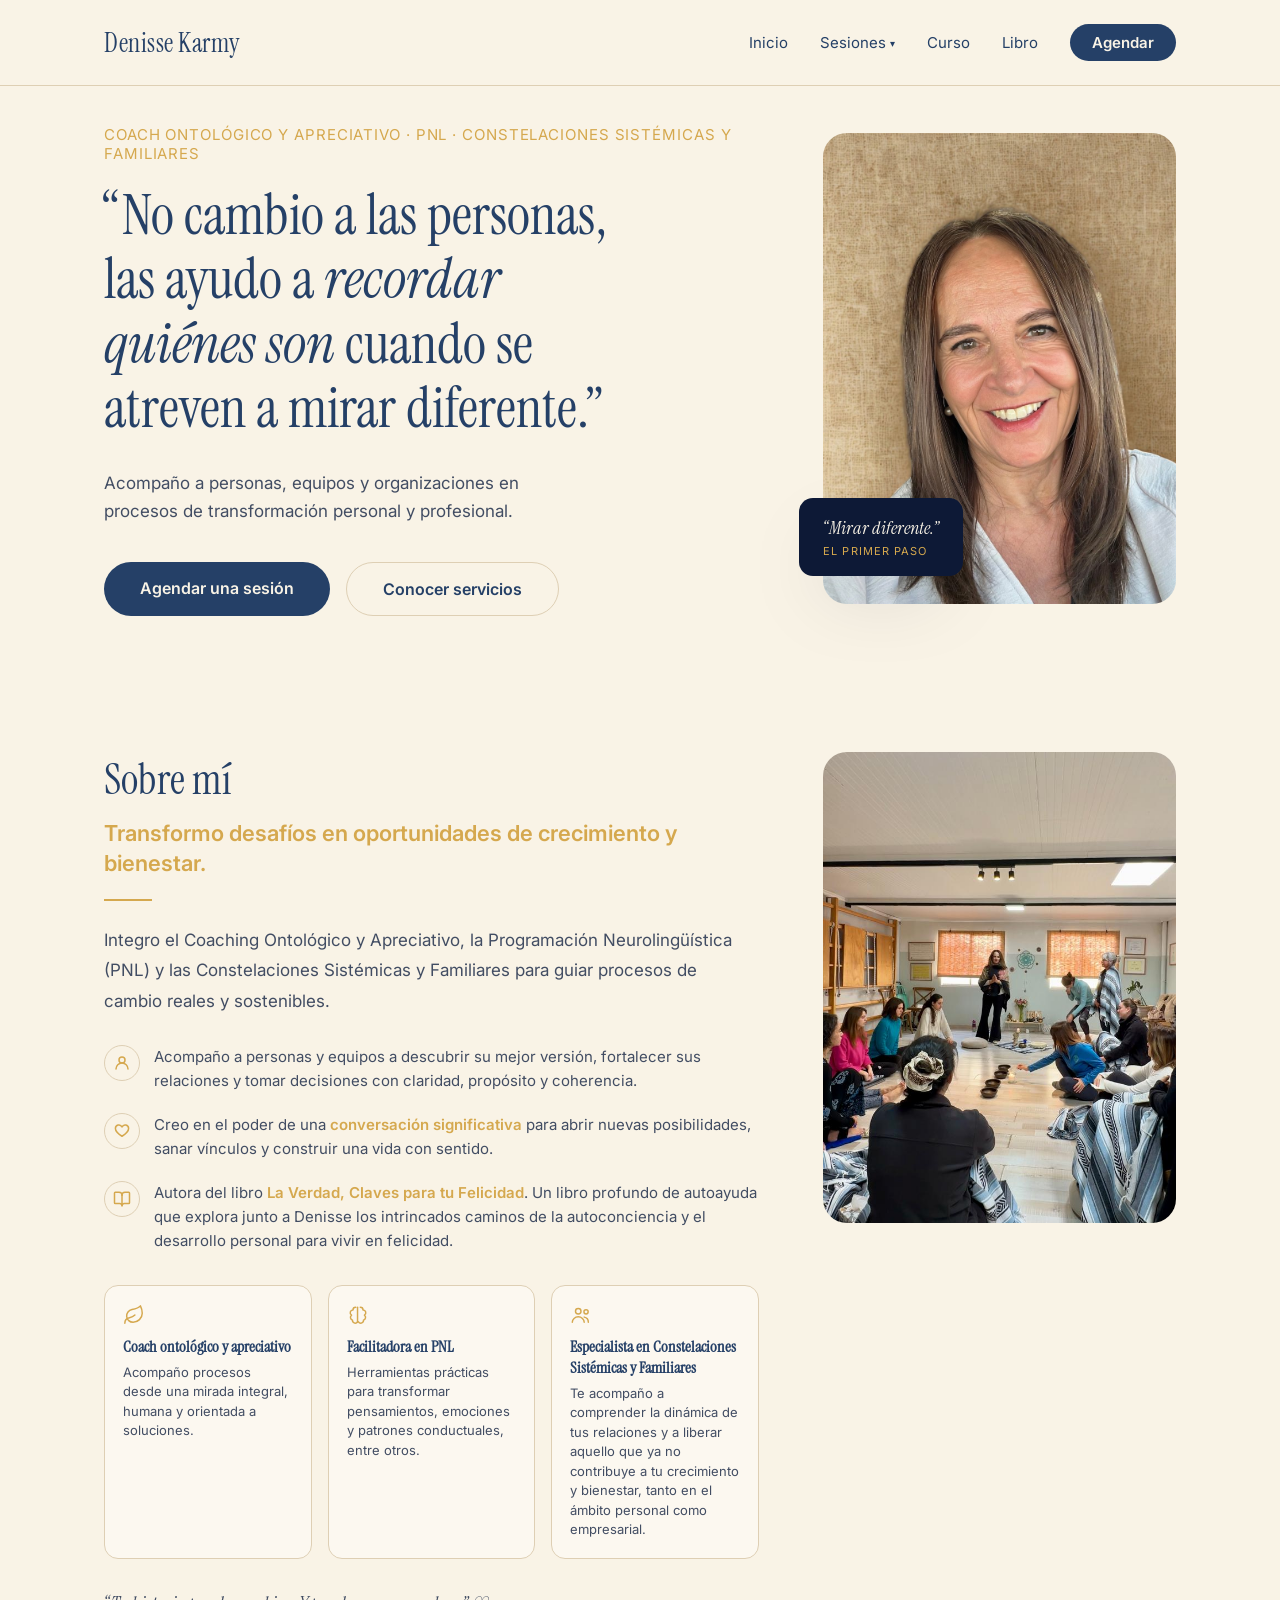
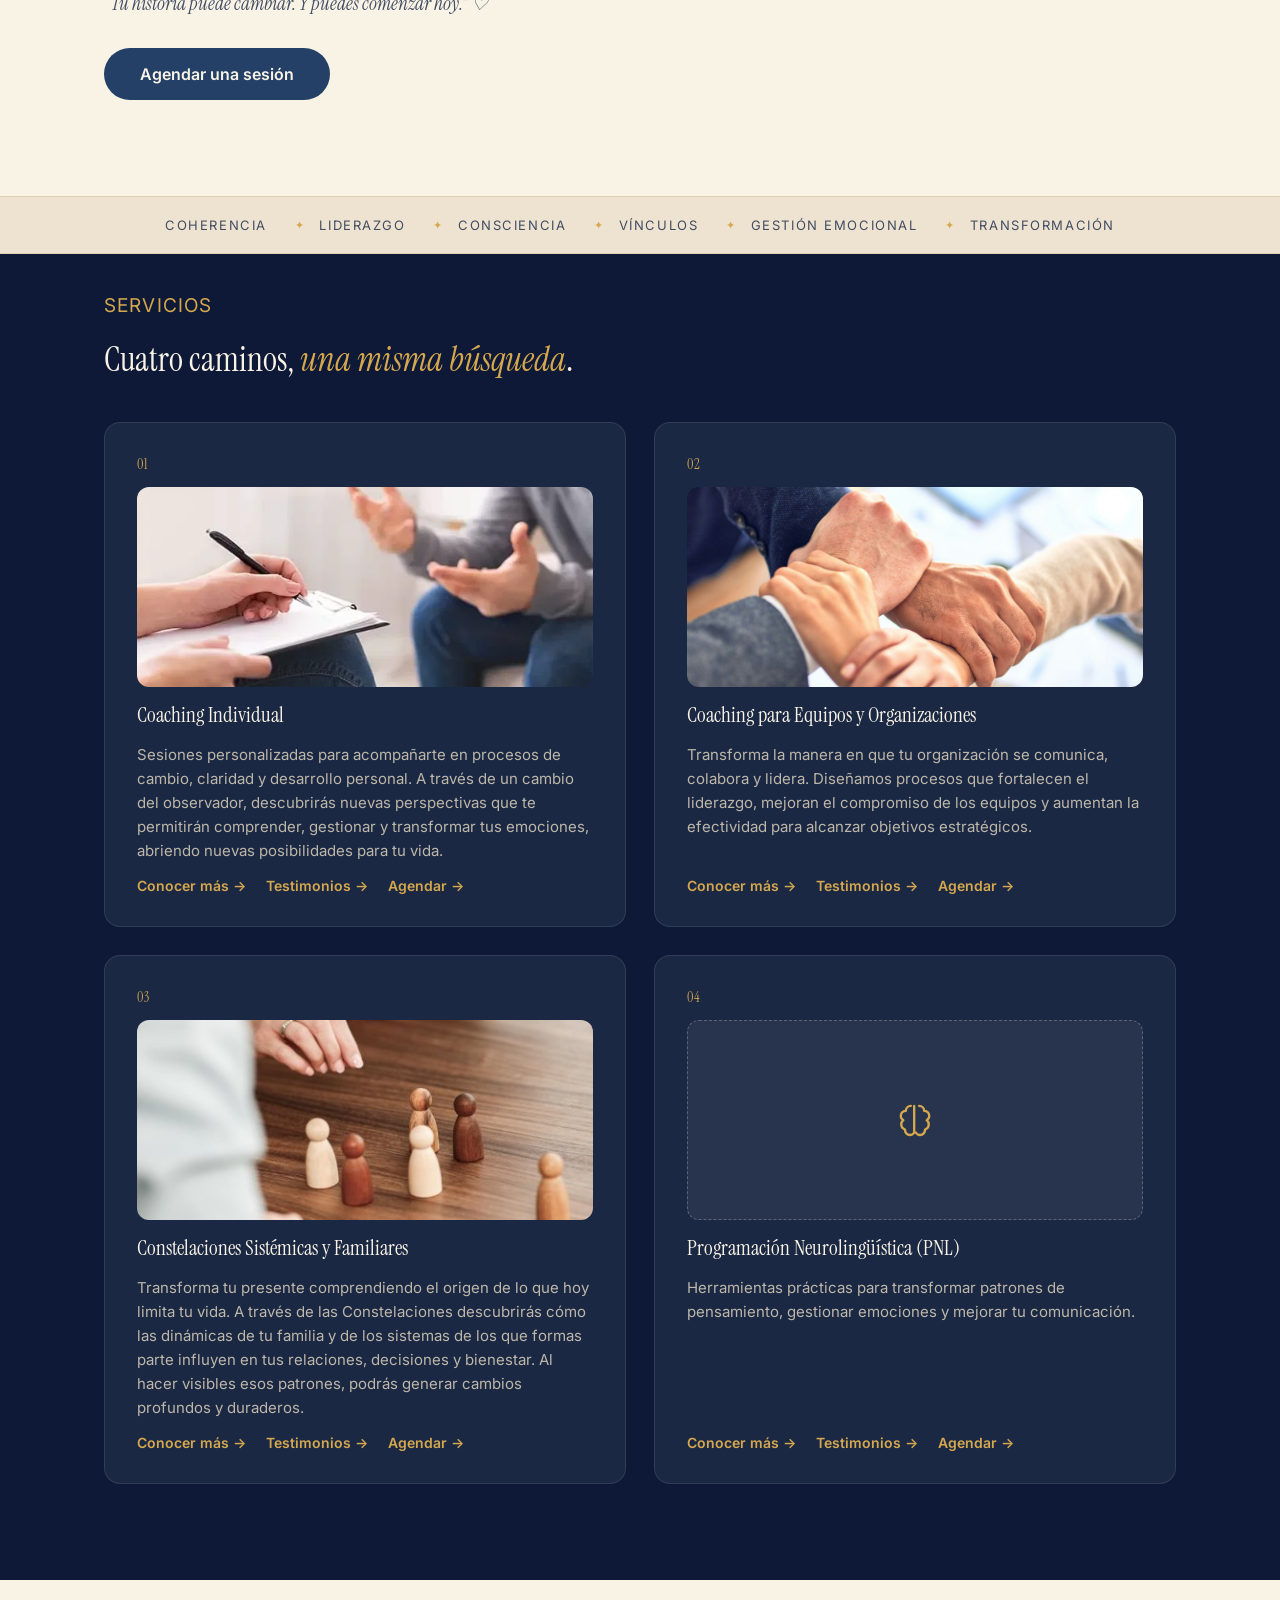
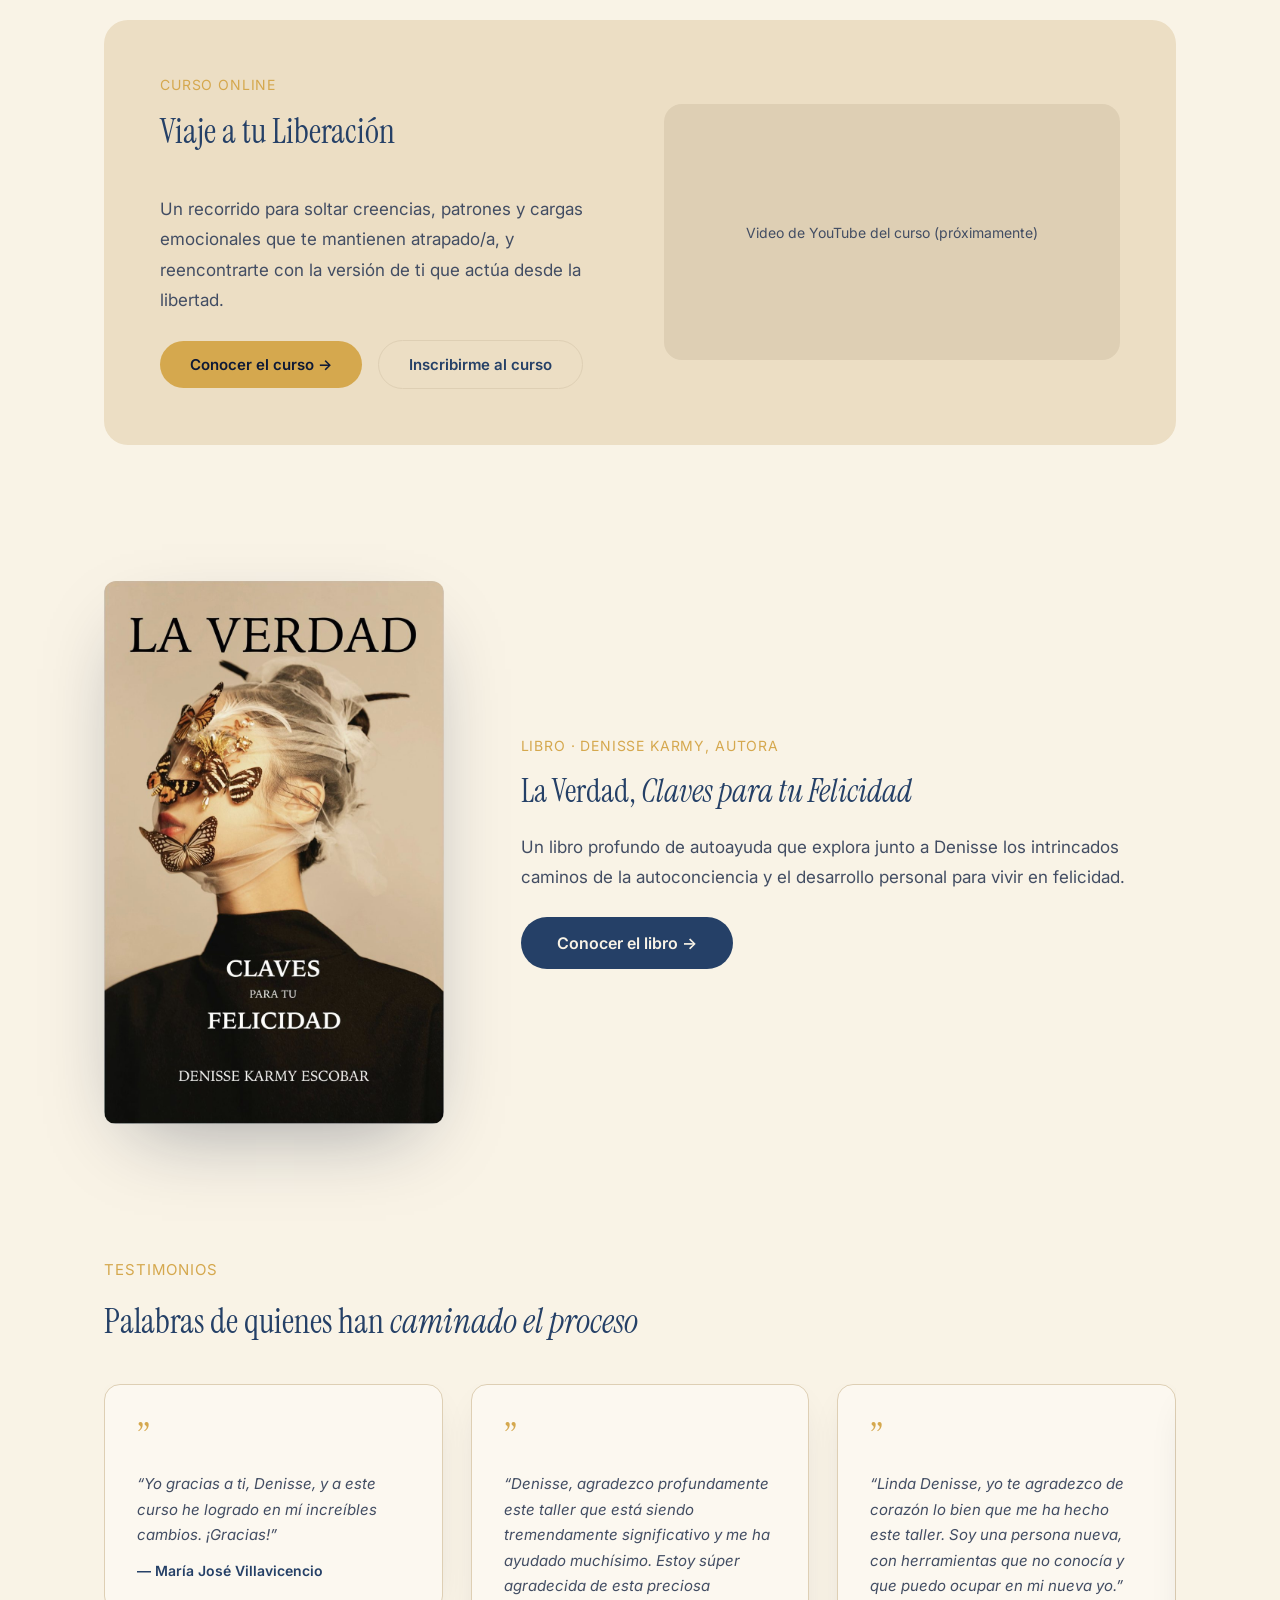
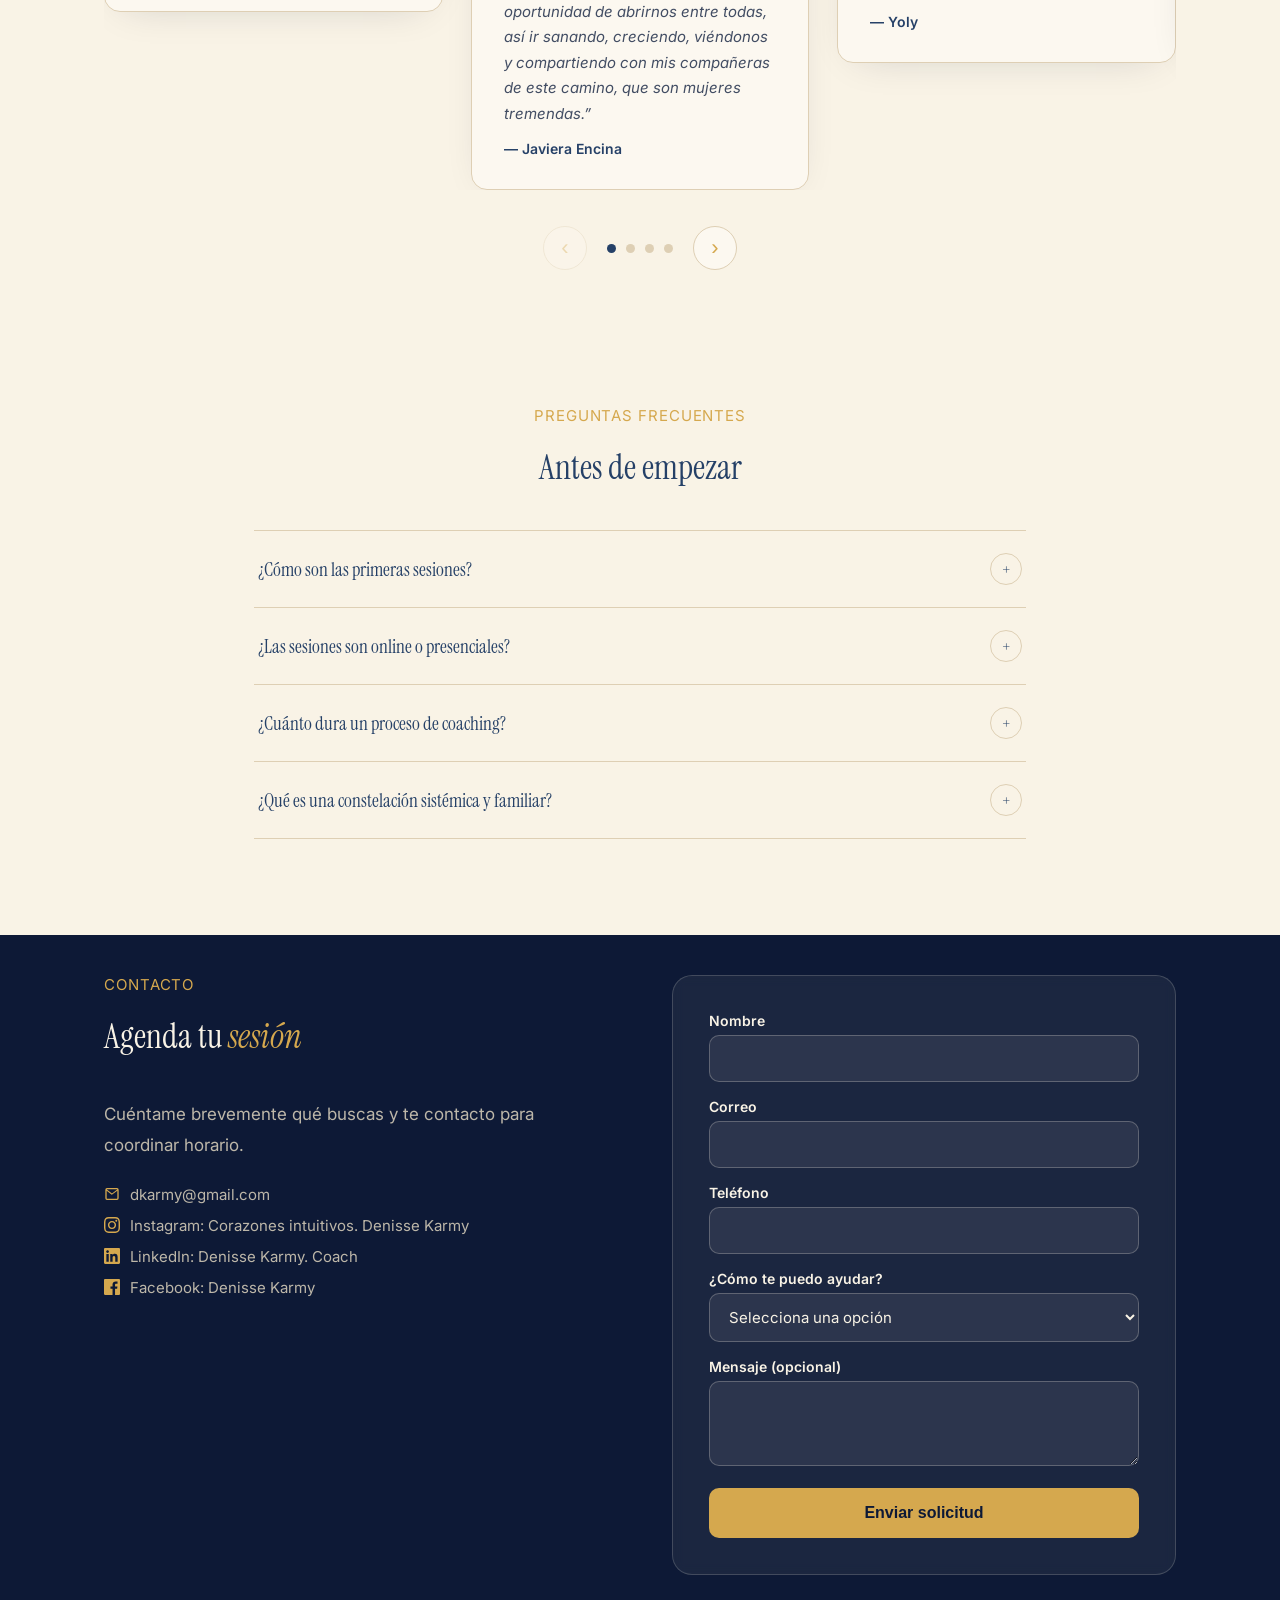
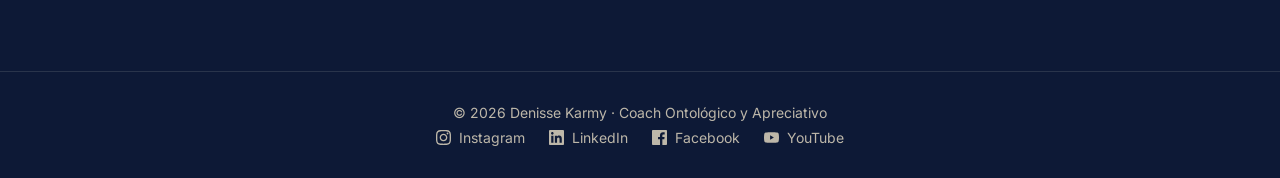
==== commit 350c4afd: "Corregir apellido de Maria Jose Villavicencio en los testimonios Se corrige la falta ortografica "Vi" ====
--- a/index.html
+++ b/index.html
@@ -231,7 +231,7 @@
         <blockquote class="card testimonial">
           <span class="quote-mark" aria-hidden="true">&#8221;</span>
           <p>&ldquo;Yo gracias a ti, Denisse, y a este curso he logrado en mí increíbles cambios. ¡Gracias!&rdquo;</p>
-          <cite>— María José Villabicencio</cite>
+          <cite>— María José Villavicencio</cite>
         </blockquote>
         <blockquote class="card testimonial">
           <span class="quote-mark" aria-hidden="true">&#8221;</span>
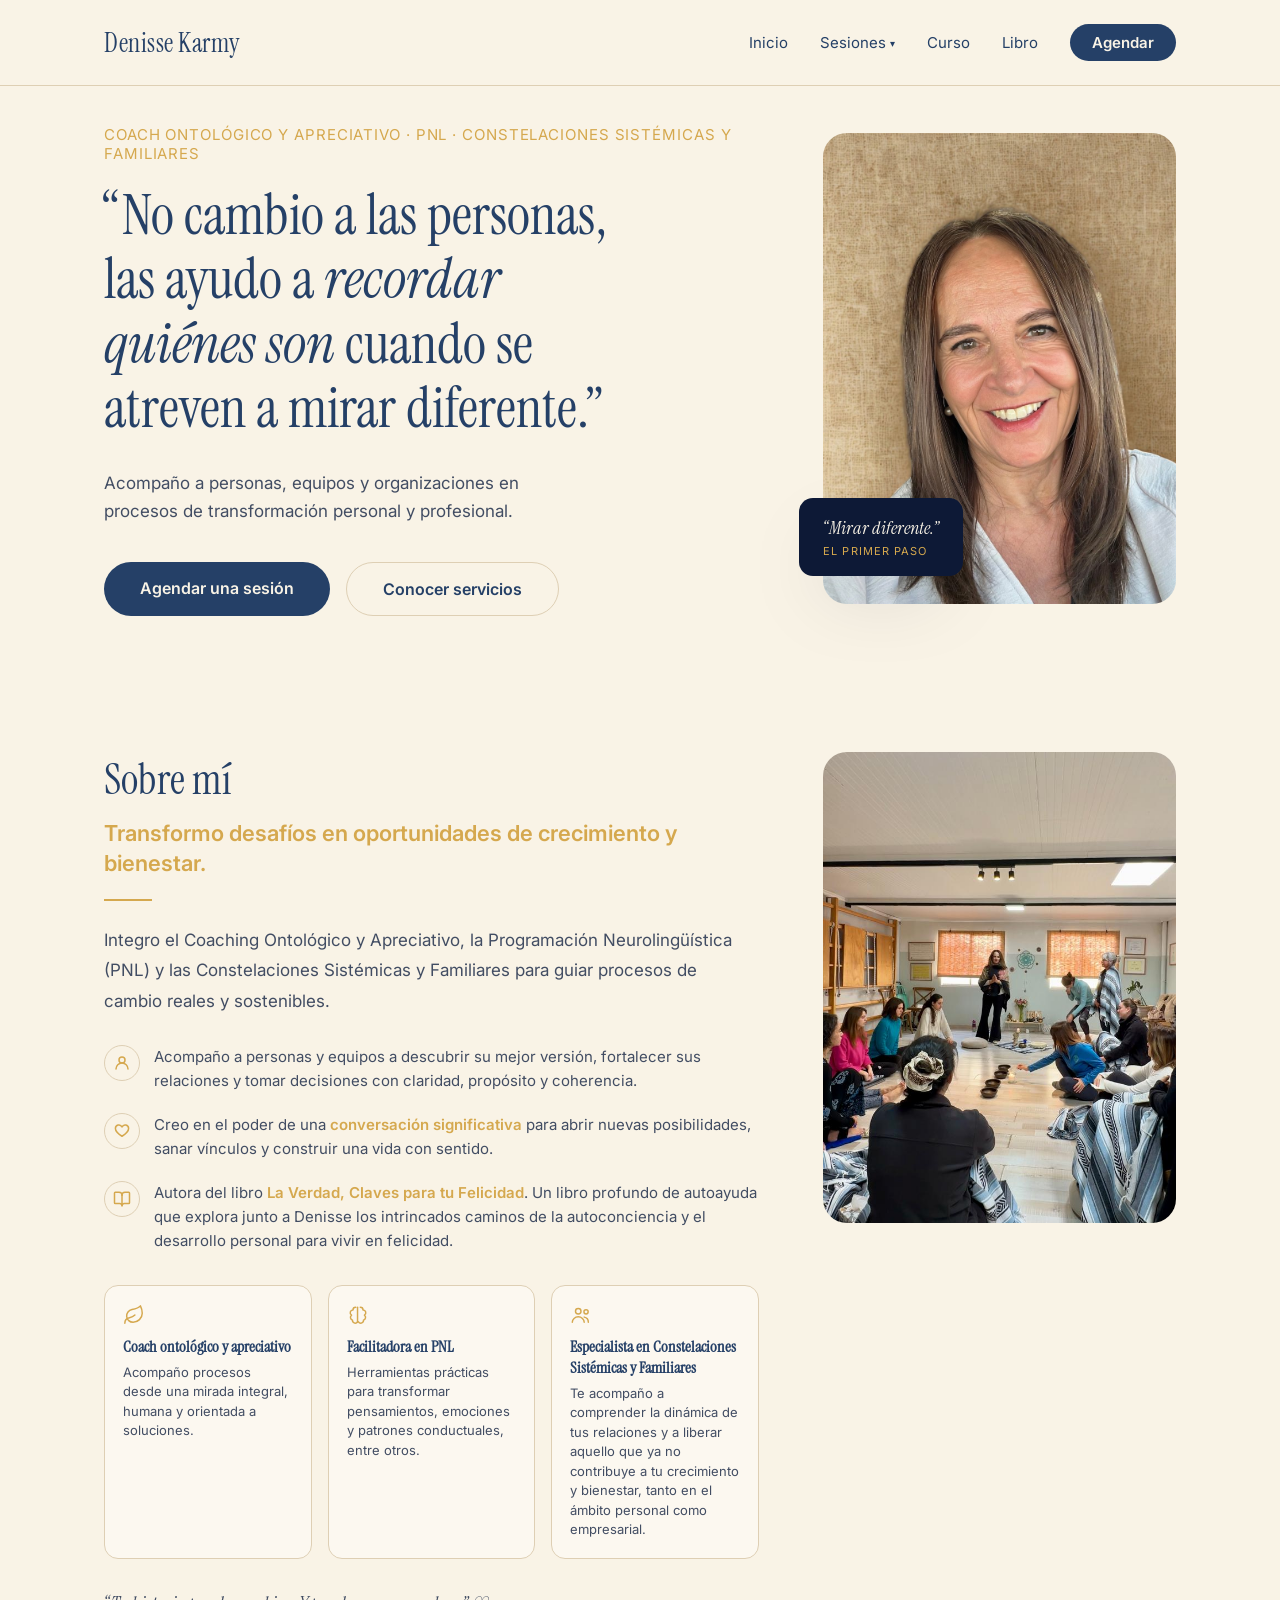
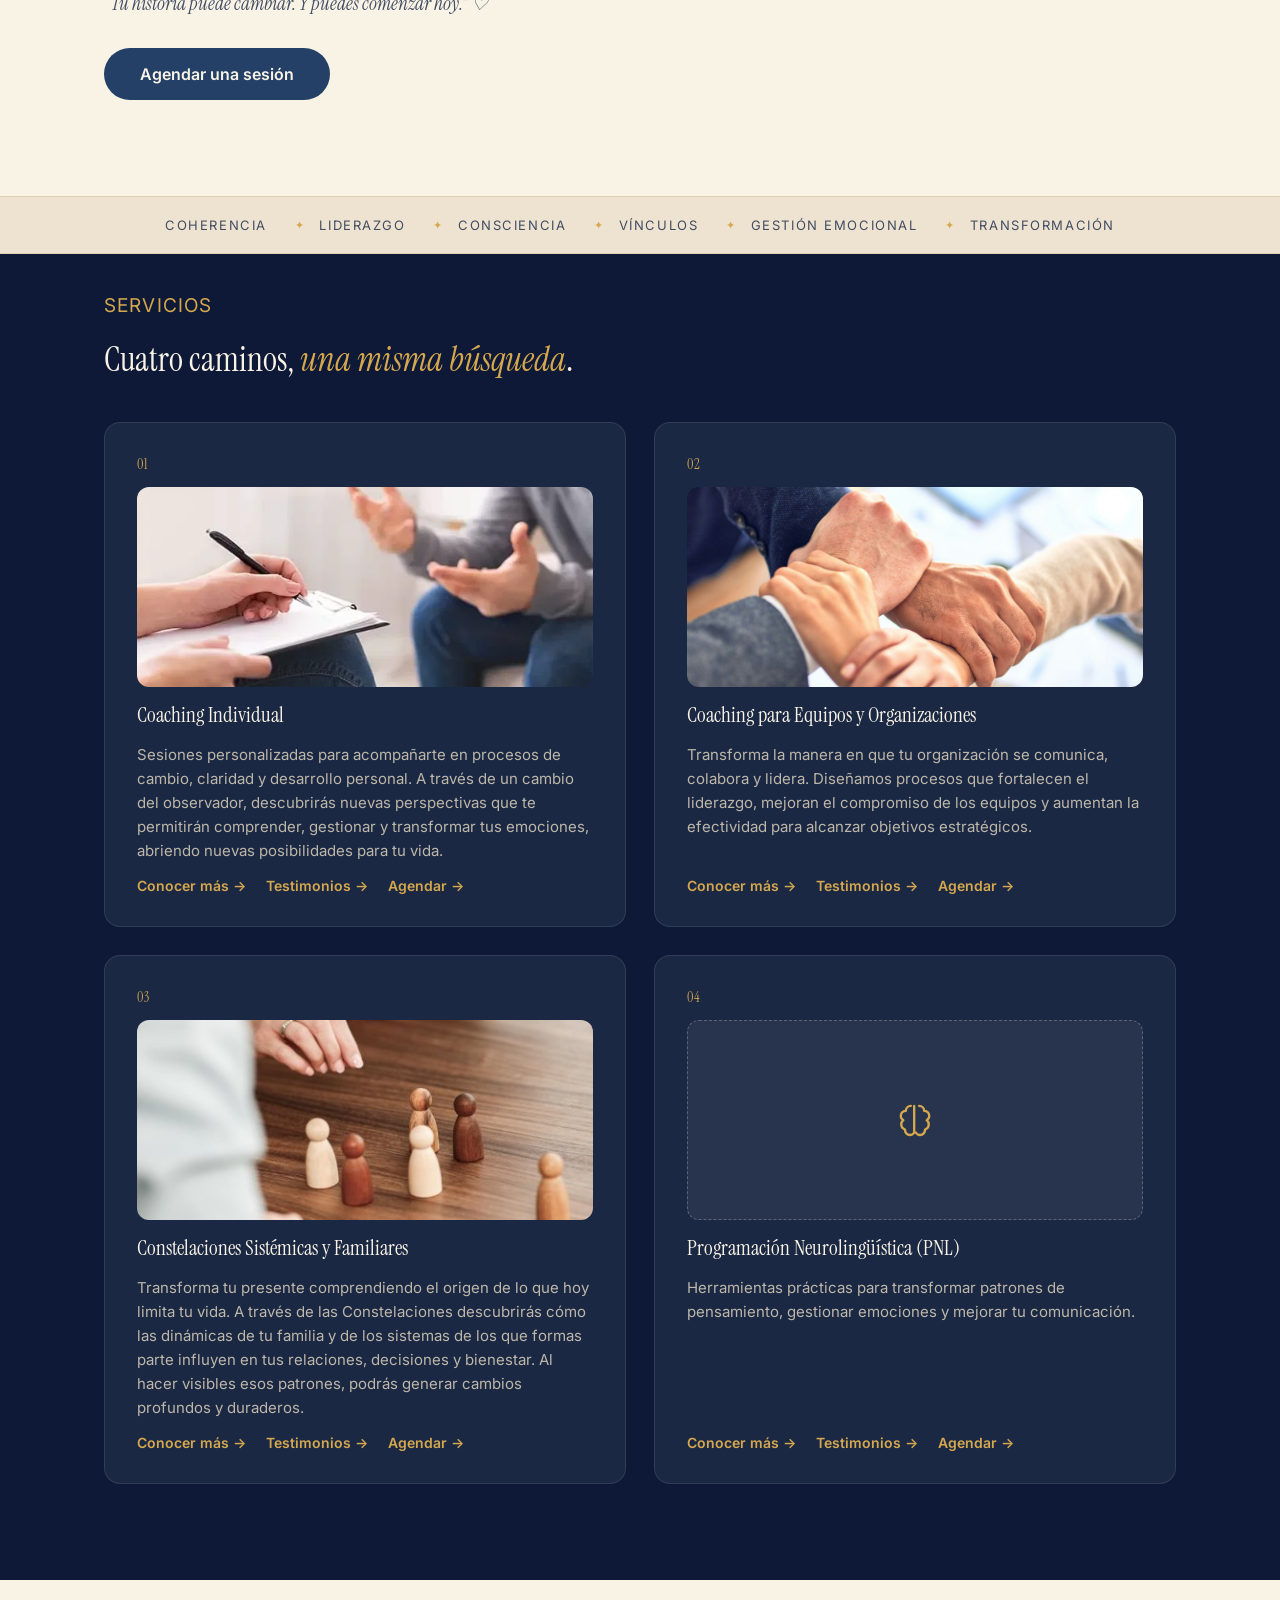
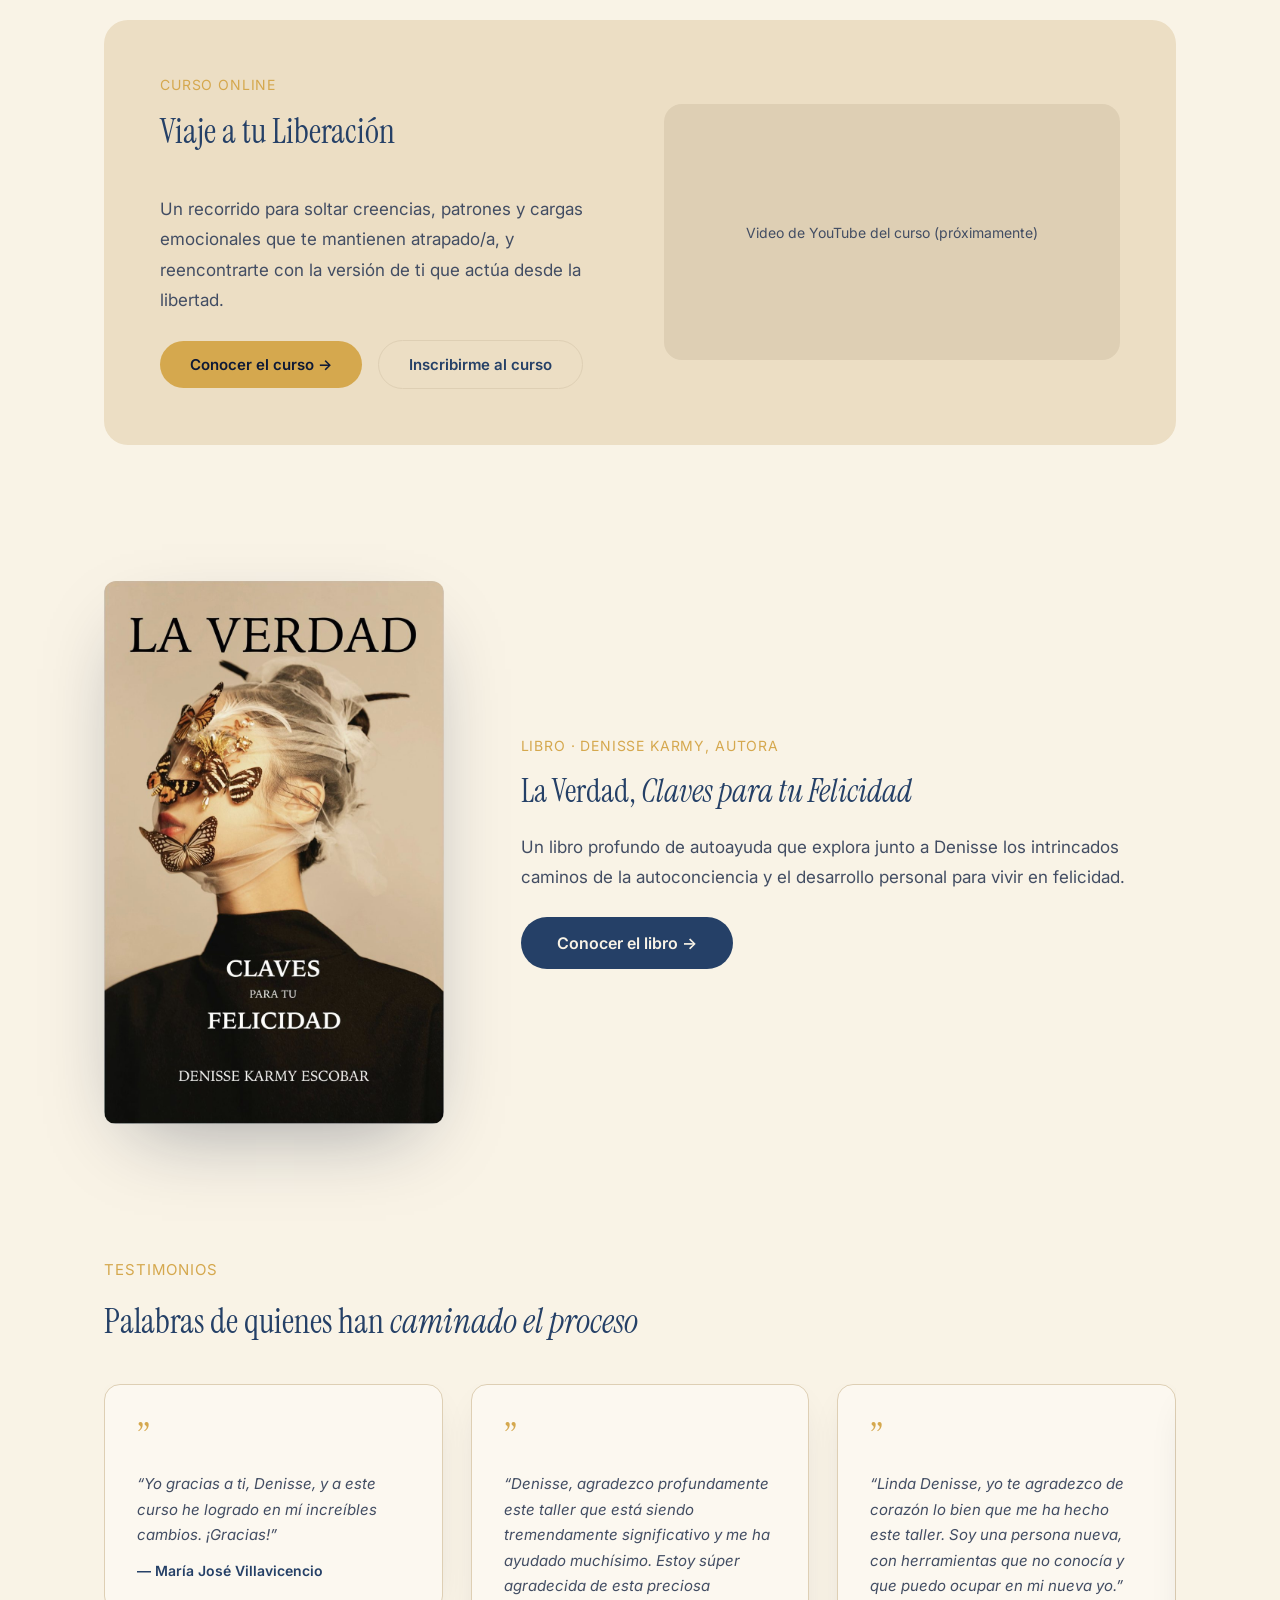
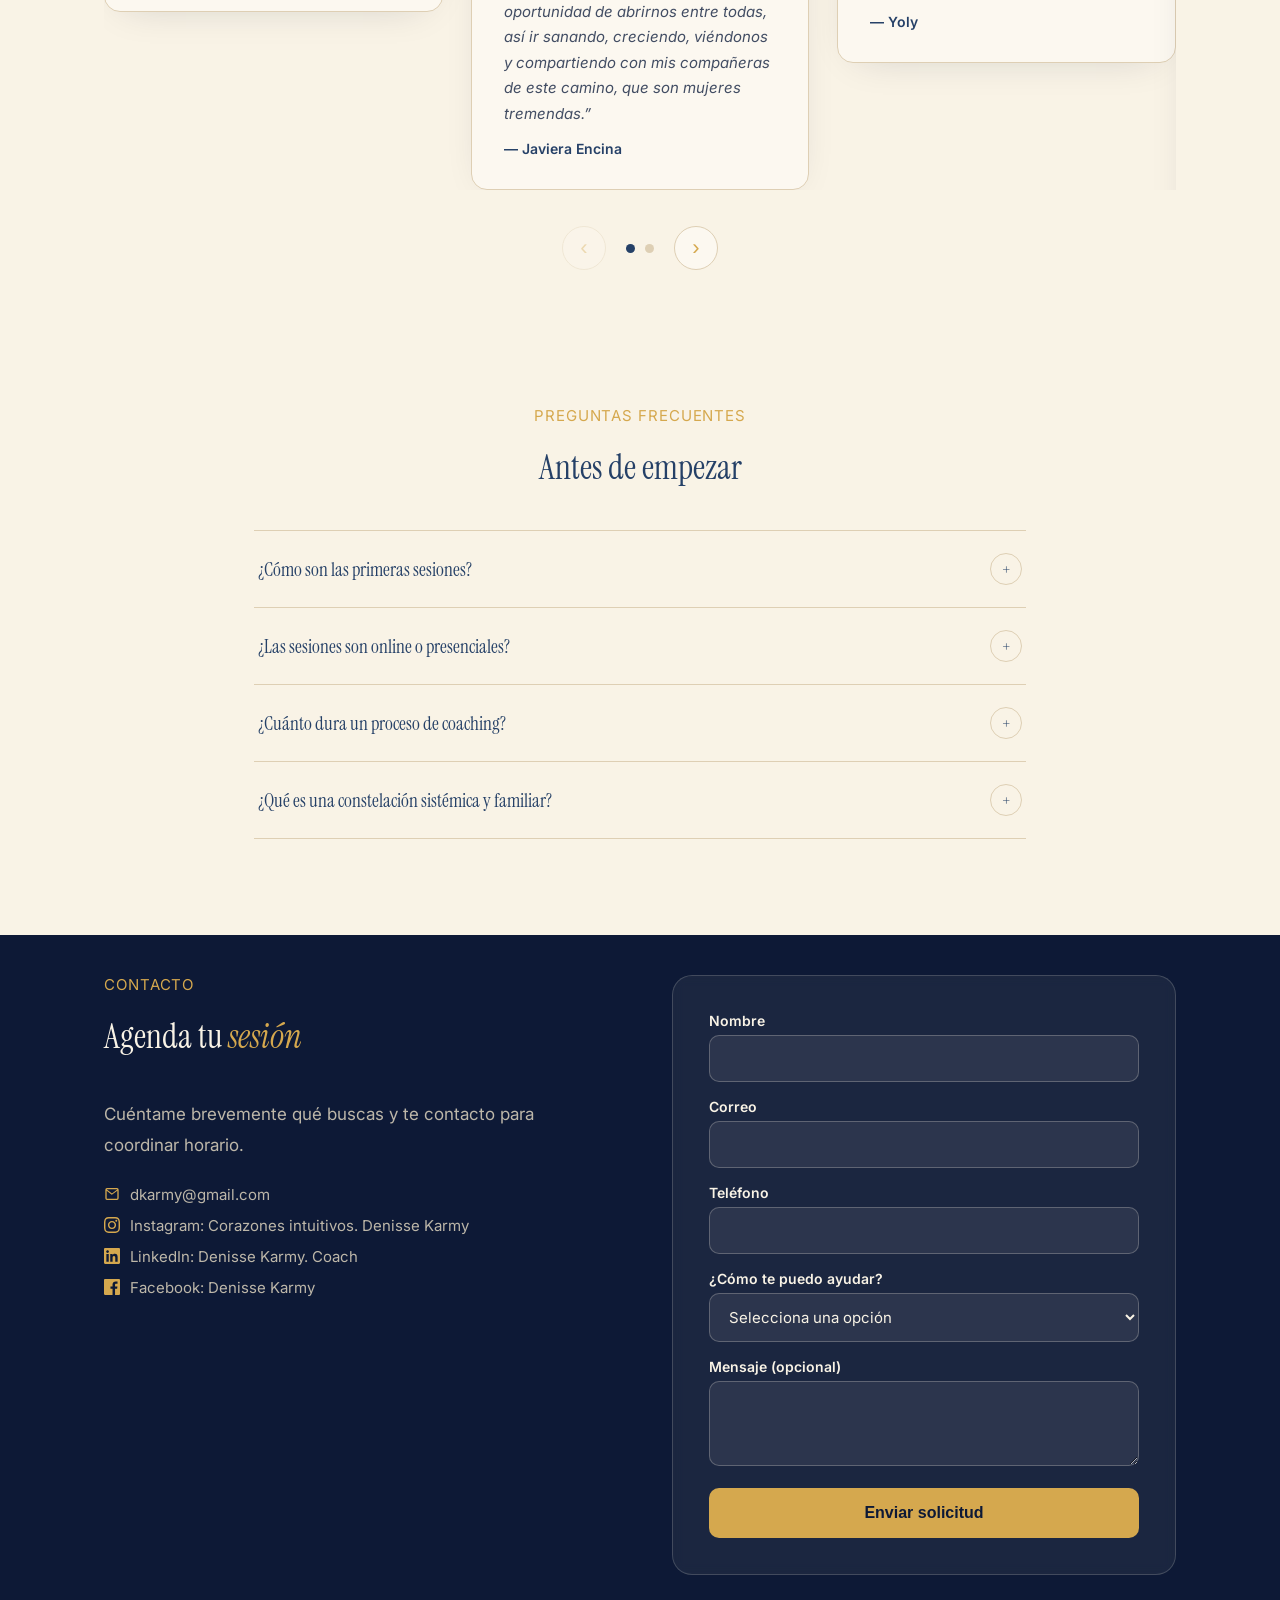
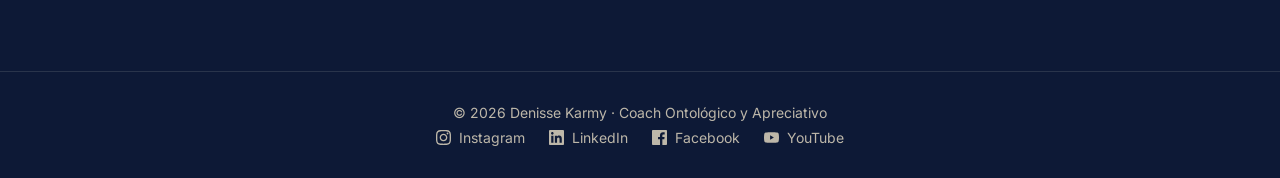
==== commit 4b535785: "Quitar testimonios anonimos y agregar nuevos videos de alumnos Se eliminan todos los testimonios atr" ====
--- a/index.html
+++ b/index.html
@@ -247,42 +247,8 @@
       <div class="testimonial-page">
         <blockquote class="card testimonial">
           <span class="quote-mark" aria-hidden="true">&#8221;</span>
-          <p>&ldquo;Me vi y descubrí que tengo muchas heridas emocionales. Con el taller se empiezan a mostrar y a comprender, y eso es liberador: me quito peso de encima. Gracias.&rdquo;</p>
-          <cite>— Anónimo</cite>
-        </blockquote>
-        <blockquote class="card testimonial">
-          <span class="quote-mark" aria-hidden="true">&#8221;</span>
           <p>&ldquo;Tu taller fue una experiencia muy mágica, cargada de energía femenina; un espacio para soltar y entregar muchas cosas que nos nublan la conciencia, nos enredan las emociones y nos desconectan del día a día. Sentí un gran alivio a 24 horas del taller respecto a mi ansiedad. Gracias por regalarme este espacio, para hacerme cariño y ser más consciente de mí, de mi entorno y de lo que realmente quiero.&rdquo;</p>
           <cite>— Ale</cite>
-        </blockquote>
-        <blockquote class="card testimonial">
-          <span class="quote-mark" aria-hidden="true">&#8221;</span>
-          <p>&ldquo;Denisse, tu libro me ha ayudado mucho a superarme. ¡Infinitas gracias!&rdquo;</p>
-          <cite>— Anónimo</cite>
-        </blockquote>
-      </div>
-      <div class="testimonial-page">
-        <blockquote class="card testimonial">
-          <span class="quote-mark" aria-hidden="true">&#8221;</span>
-          <p>&ldquo;Me gustó mucho el libro. Me ayudó con unos temas que tenía; con sus ejercicios se me facilitó entenderlo.&rdquo;</p>
-          <cite>— Anónimo</cite>
-        </blockquote>
-        <blockquote class="card testimonial">
-          <span class="quote-mark" aria-hidden="true">&#8221;</span>
-          <p>&ldquo;¡Denisse, me encantó el libro!&rdquo;</p>
-          <cite>— Anónimo</cite>
-        </blockquote>
-        <blockquote class="card testimonial">
-          <span class="quote-mark" aria-hidden="true">&#8221;</span>
-          <p>&ldquo;El libro lo encontré maravilloso.&rdquo;</p>
-          <cite>— Anónimo</cite>
-        </blockquote>
-      </div>
-      <div class="testimonial-page">
-        <blockquote class="card testimonial">
-          <span class="quote-mark" aria-hidden="true">&#8221;</span>
-          <p>&ldquo;El libro ha sido un acompañamiento para conocerme y aclarar varios aspectos míos. Gracias.&rdquo;</p>
-          <cite>— Anónimo</cite>
         </blockquote>
       </div>
     </div>
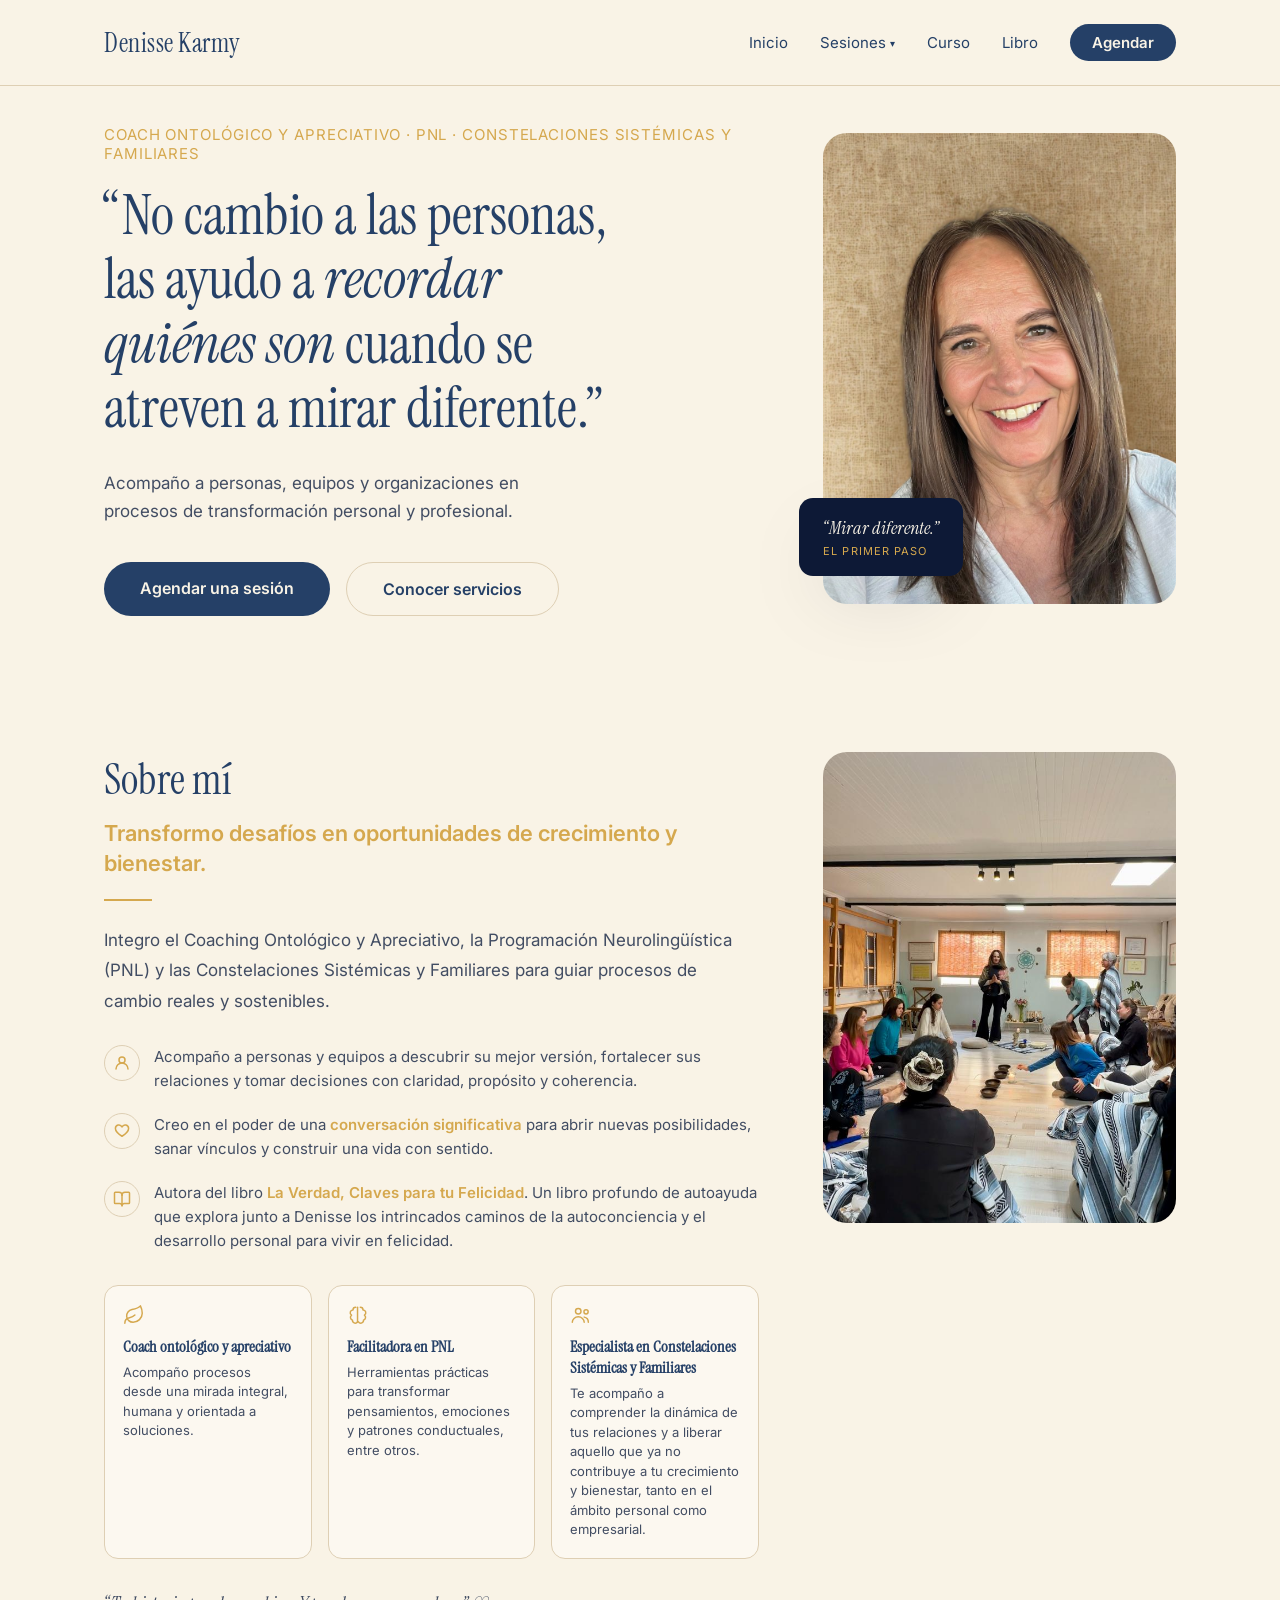
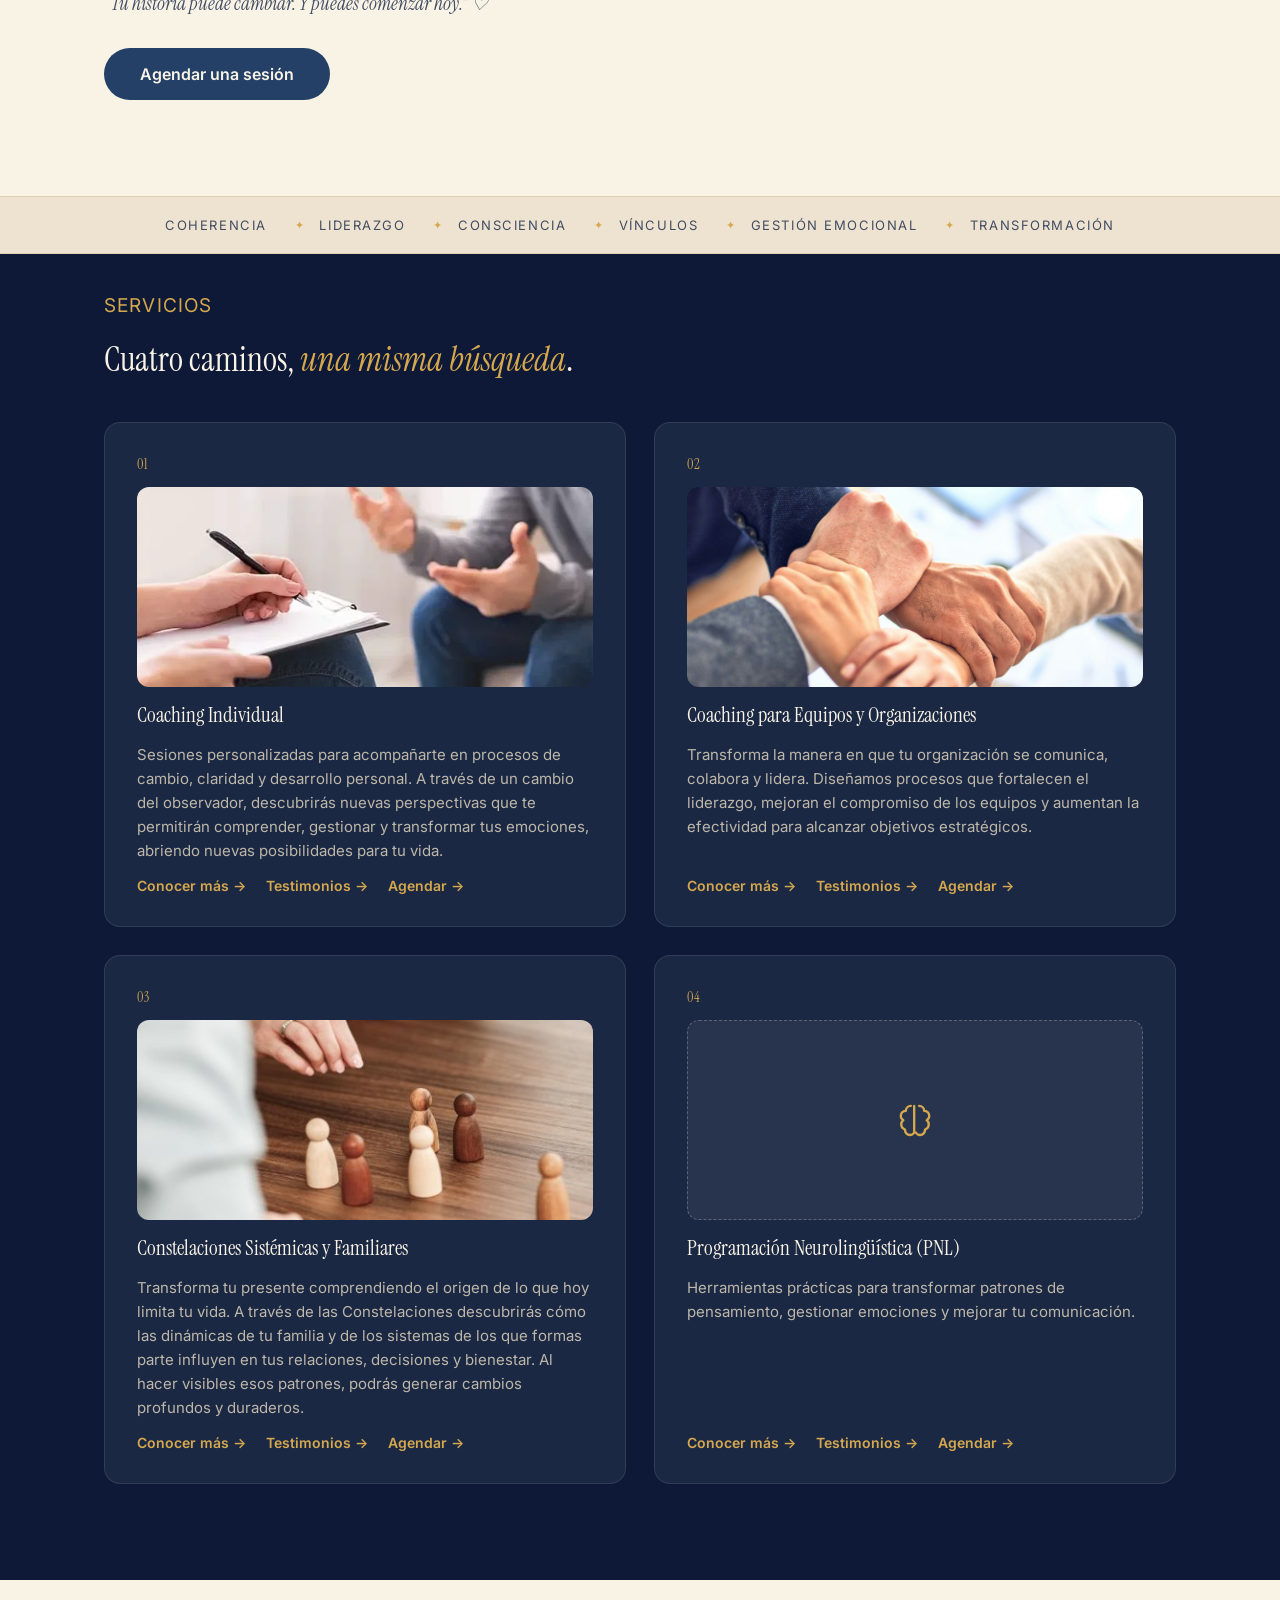
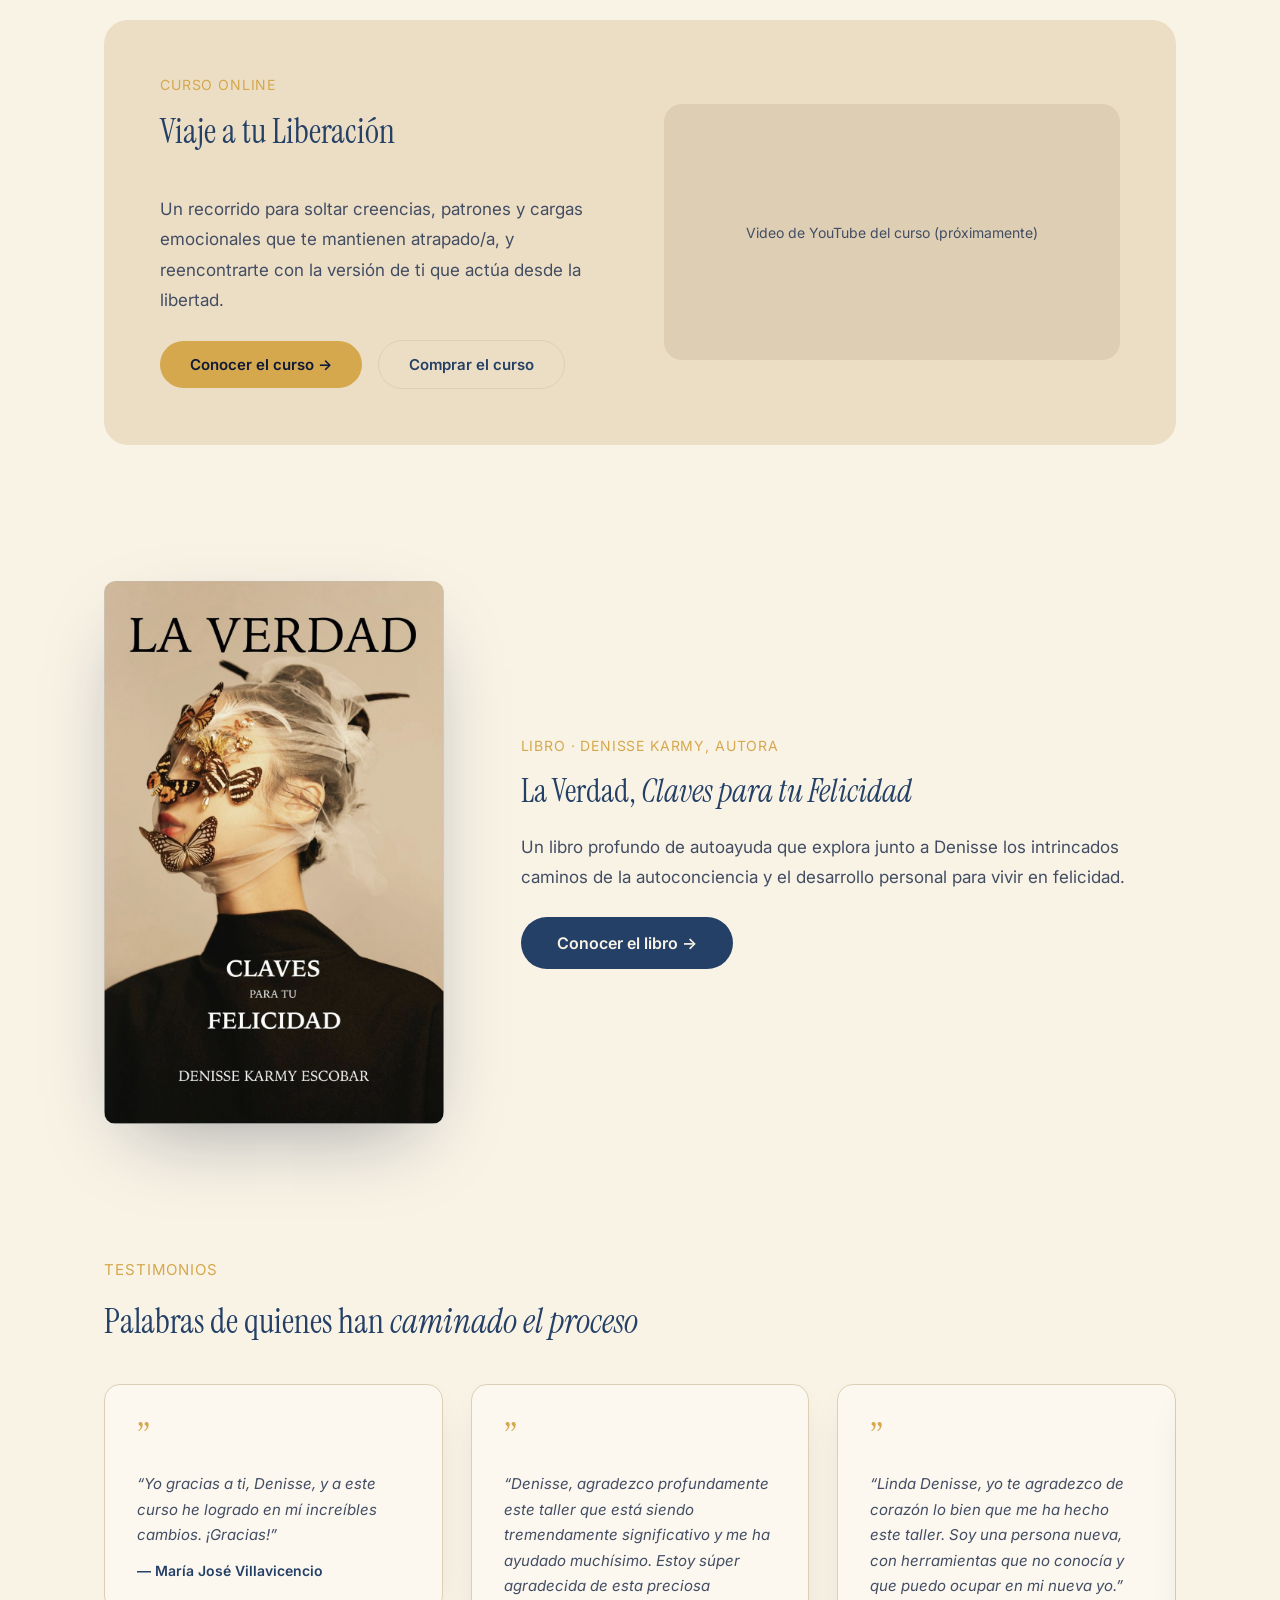
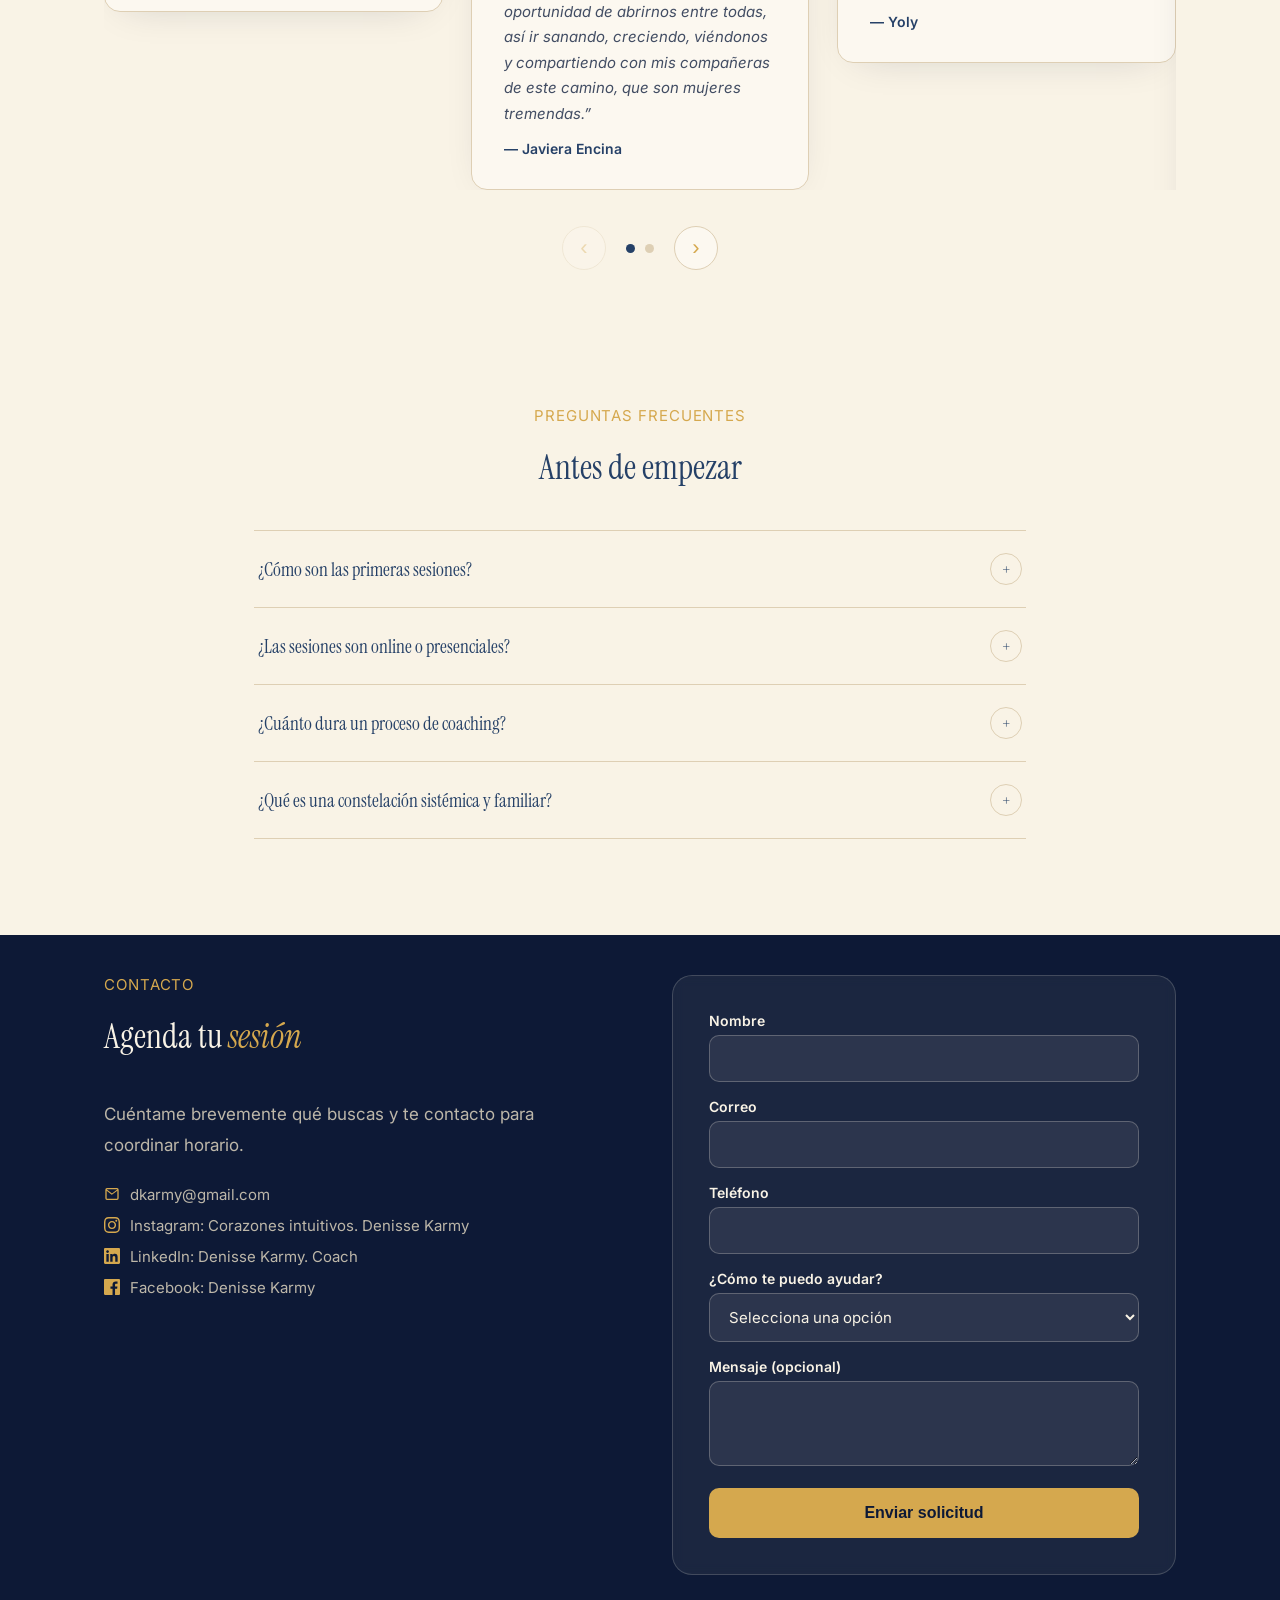
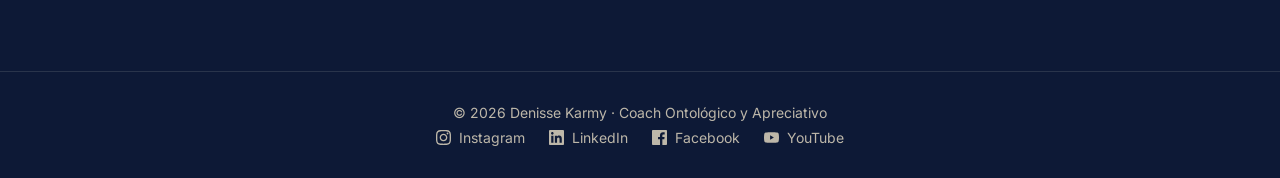
==== commit 35aa75cd: "Cambiar nomenclatura de "Agendar/Inscribirme" a "Comprar el curso" En curso.html, el boton del nav, " ====
--- a/index.html
+++ b/index.html
@@ -198,7 +198,7 @@
         <p class="body-copy">Un recorrido para soltar creencias, patrones y cargas emocionales que te mantienen atrapado/a, y reencontrarte con la versión de ti que actúa desde la libertad.</p>
         <div class="curso-actions">
           <a href="curso.html" class="btn btn-accent-dark">Conocer el curso &#8594;</a>
-          <a href="#agenda?servicio=curso" class="btn btn-outline">Inscribirme al curso</a>
+          <a href="#agenda?servicio=curso" class="btn btn-outline">Comprar el curso</a>
         </div>
       </div>
       <div class="video-placeholder">
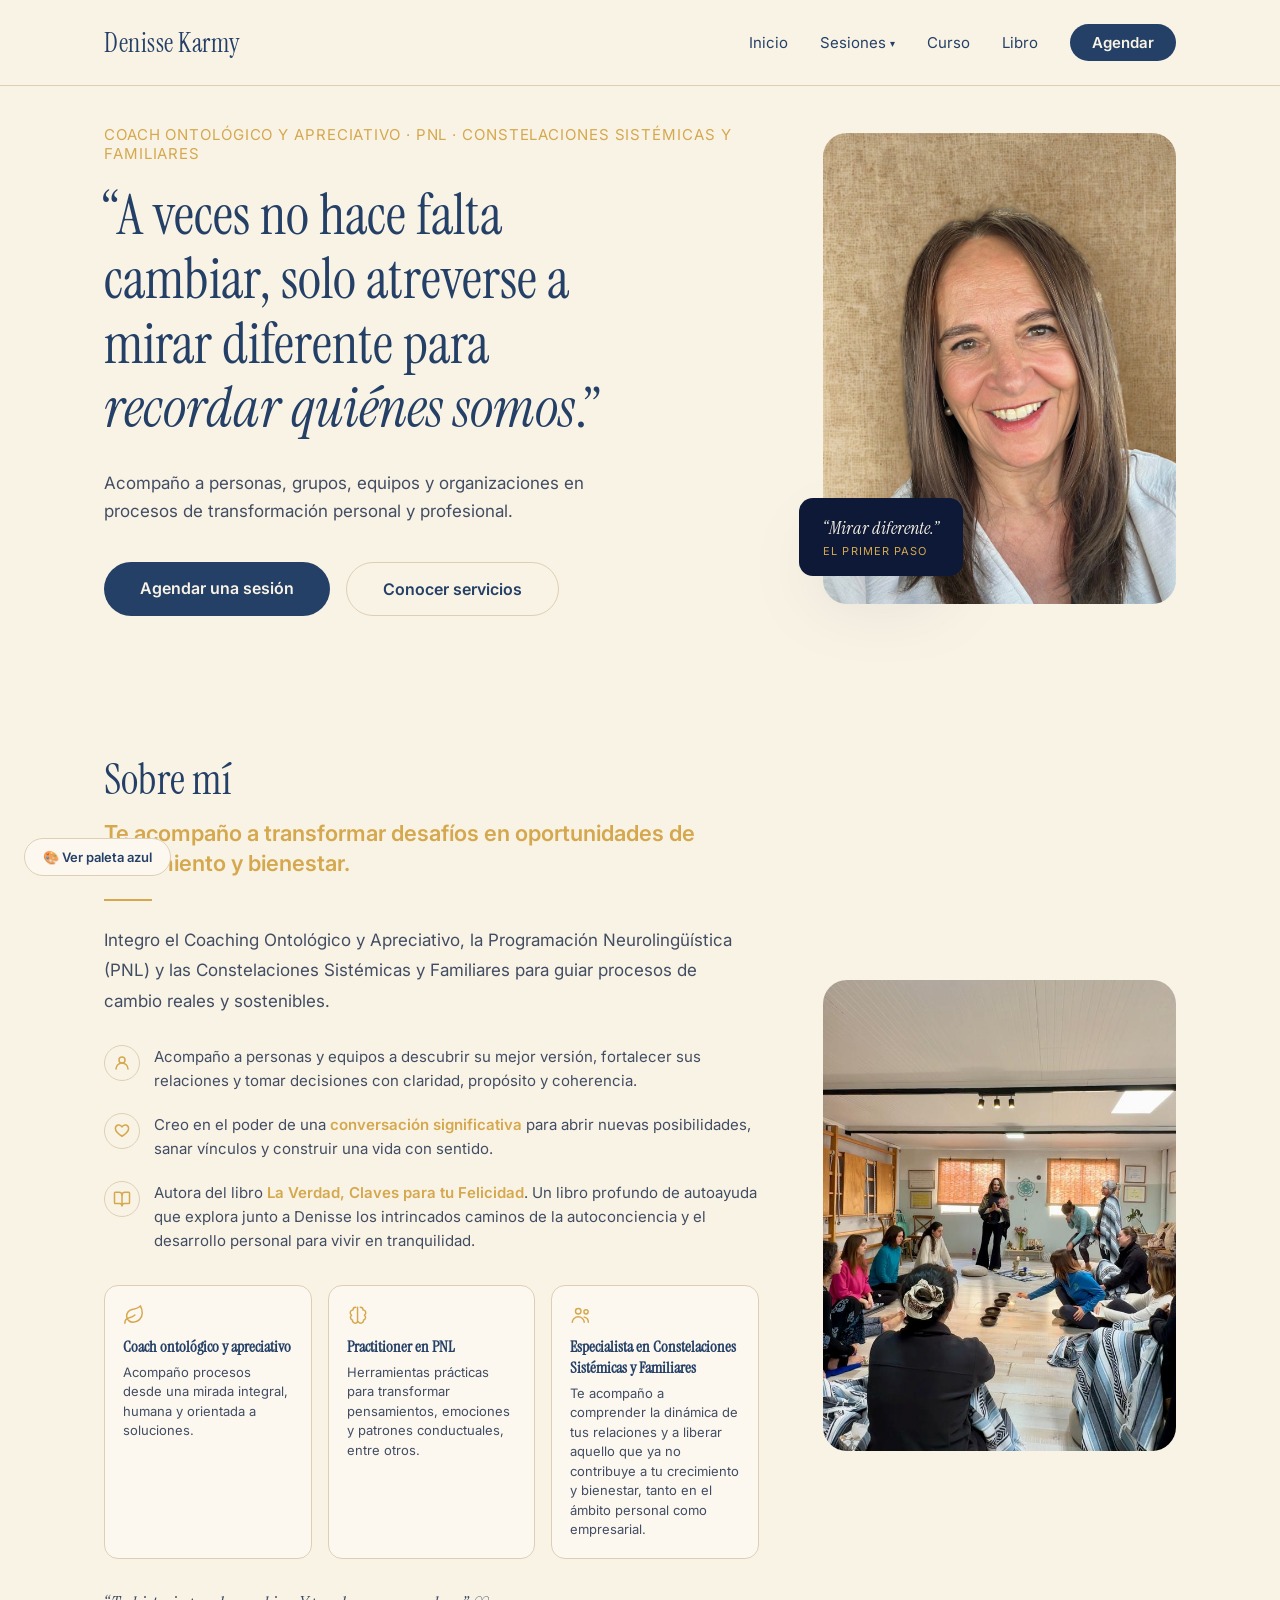
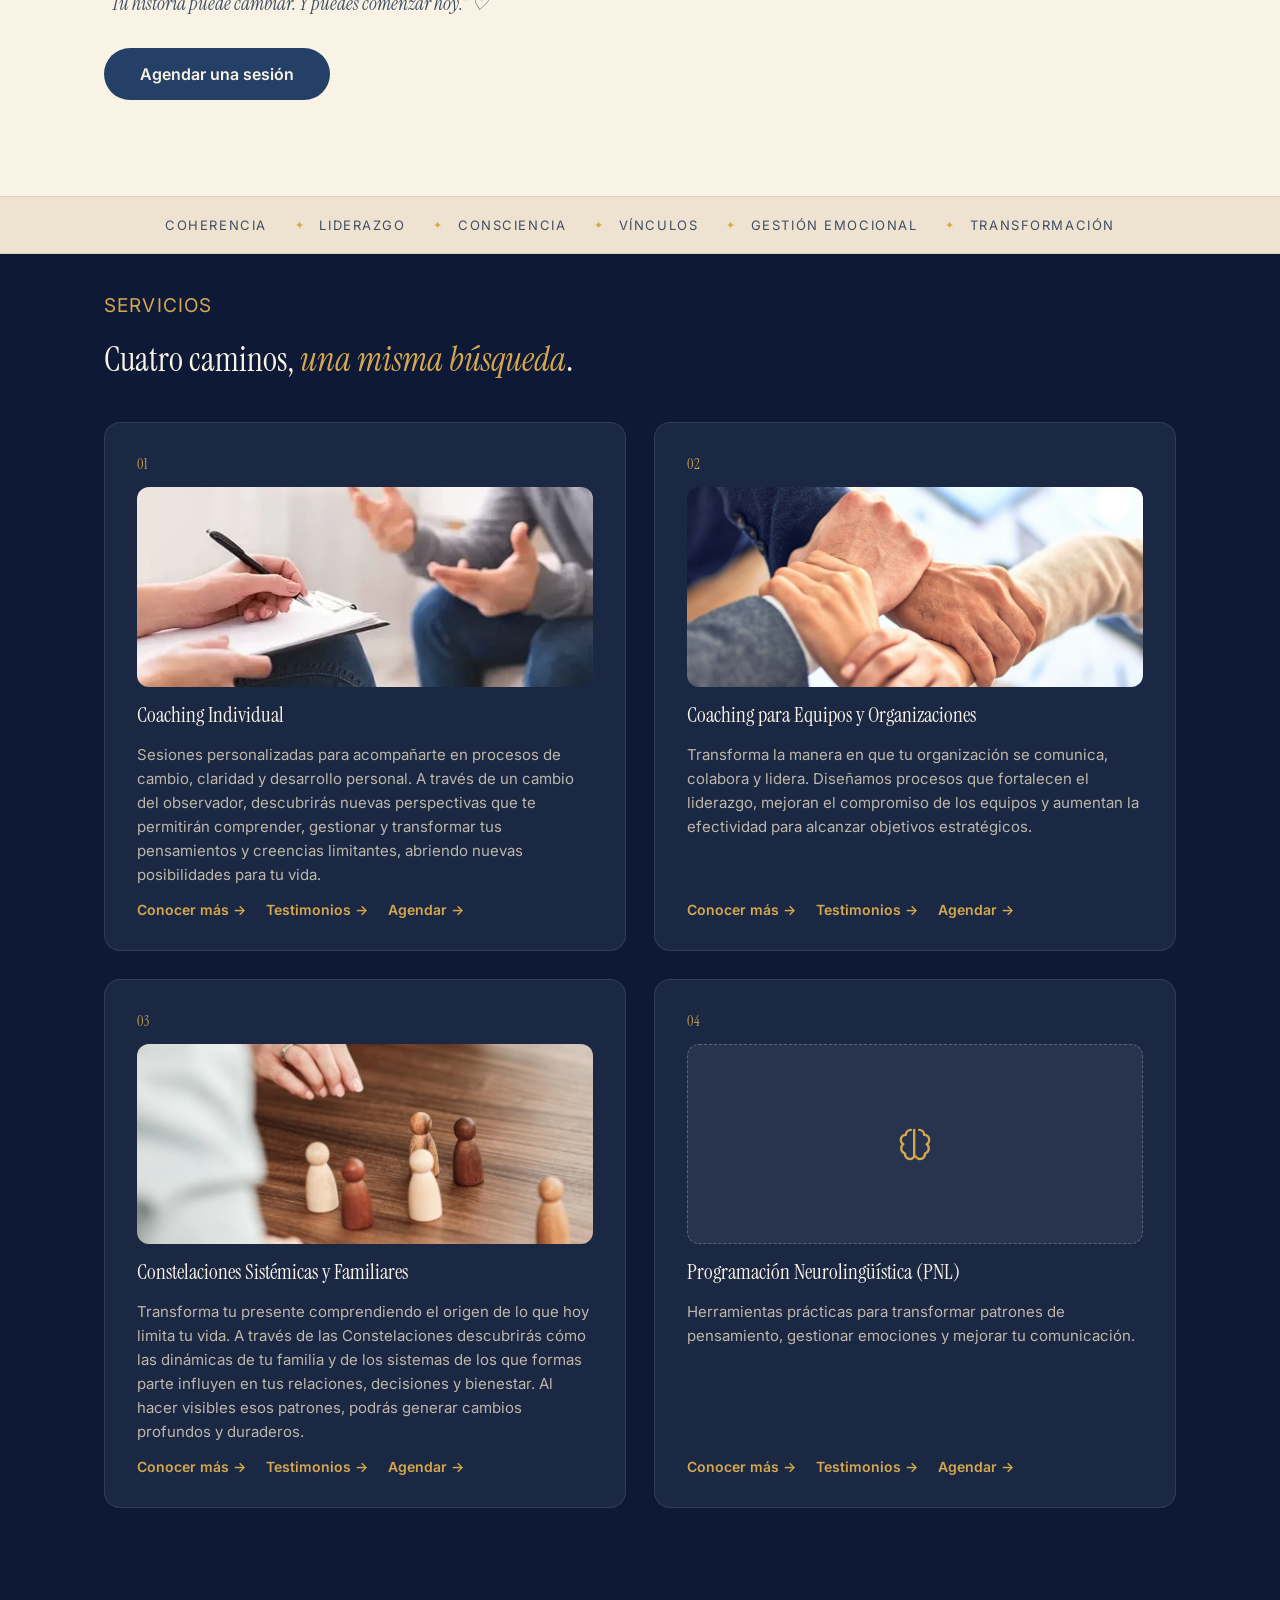
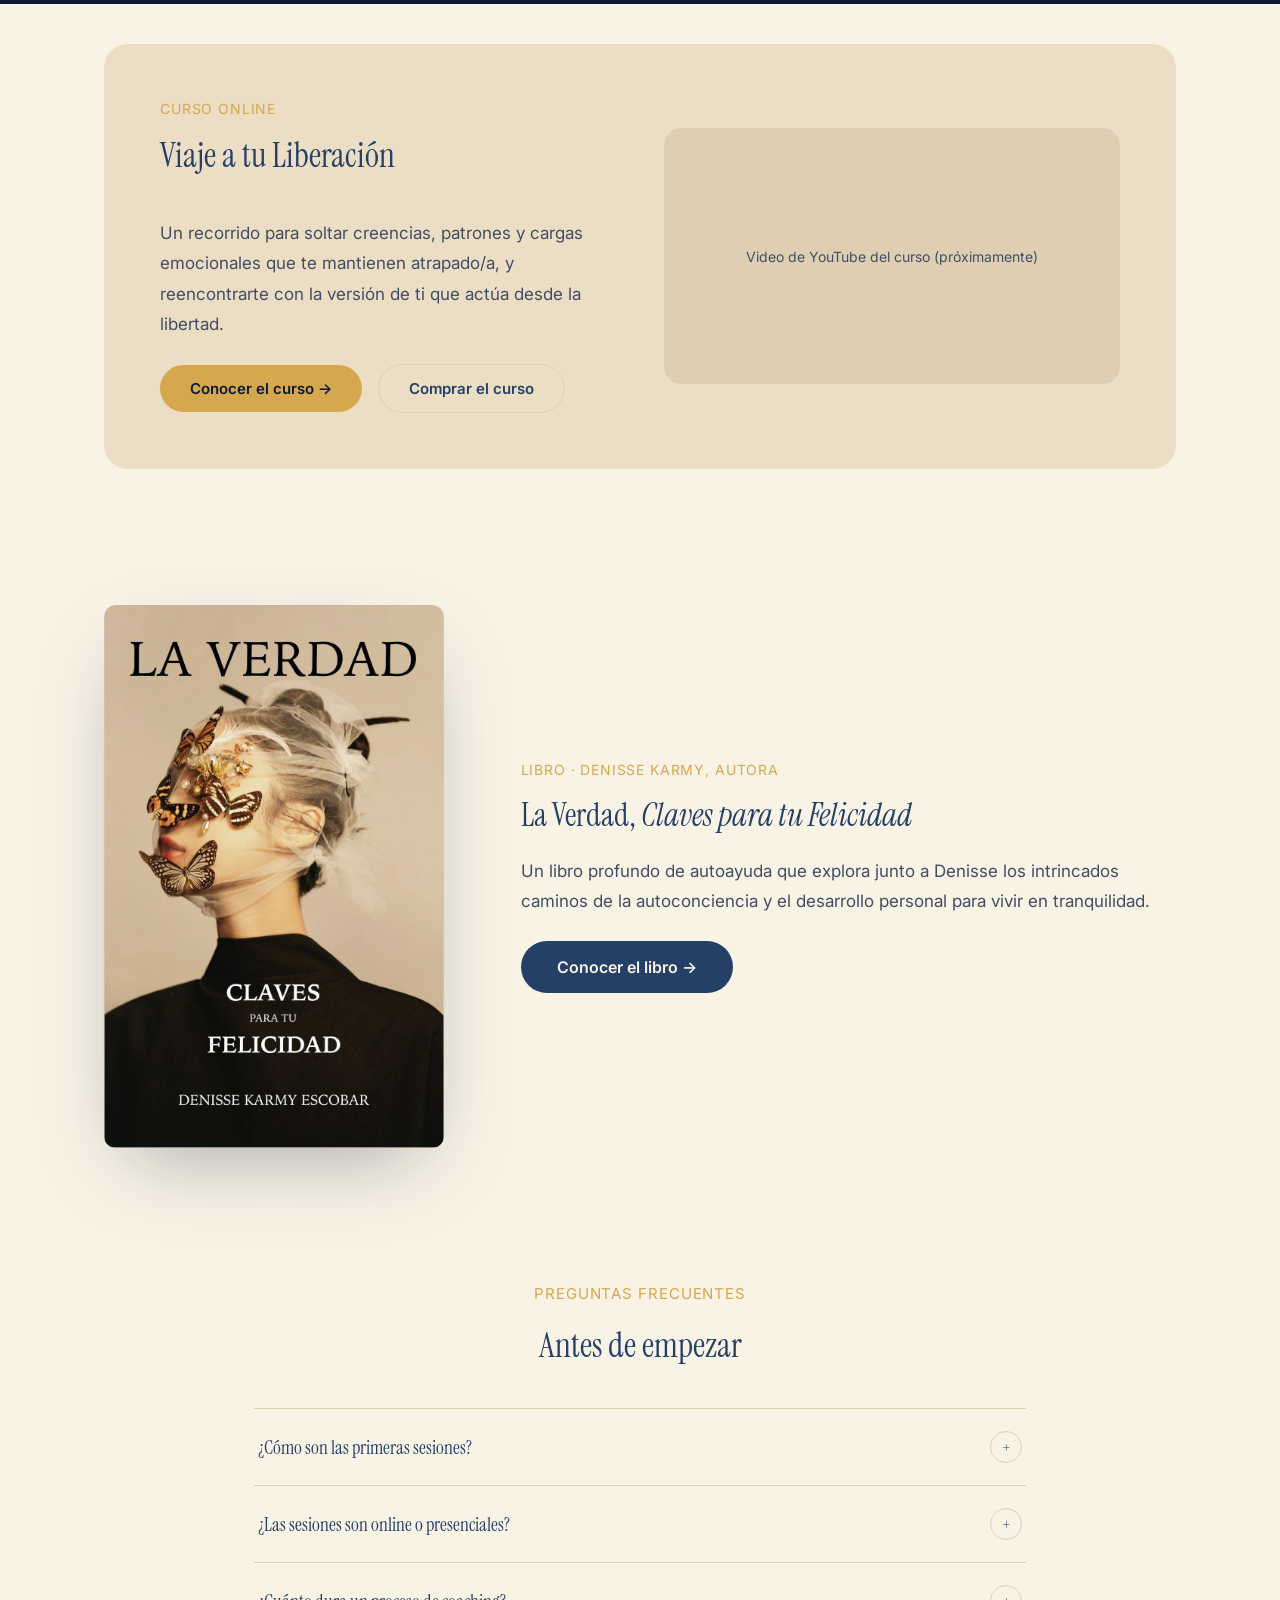
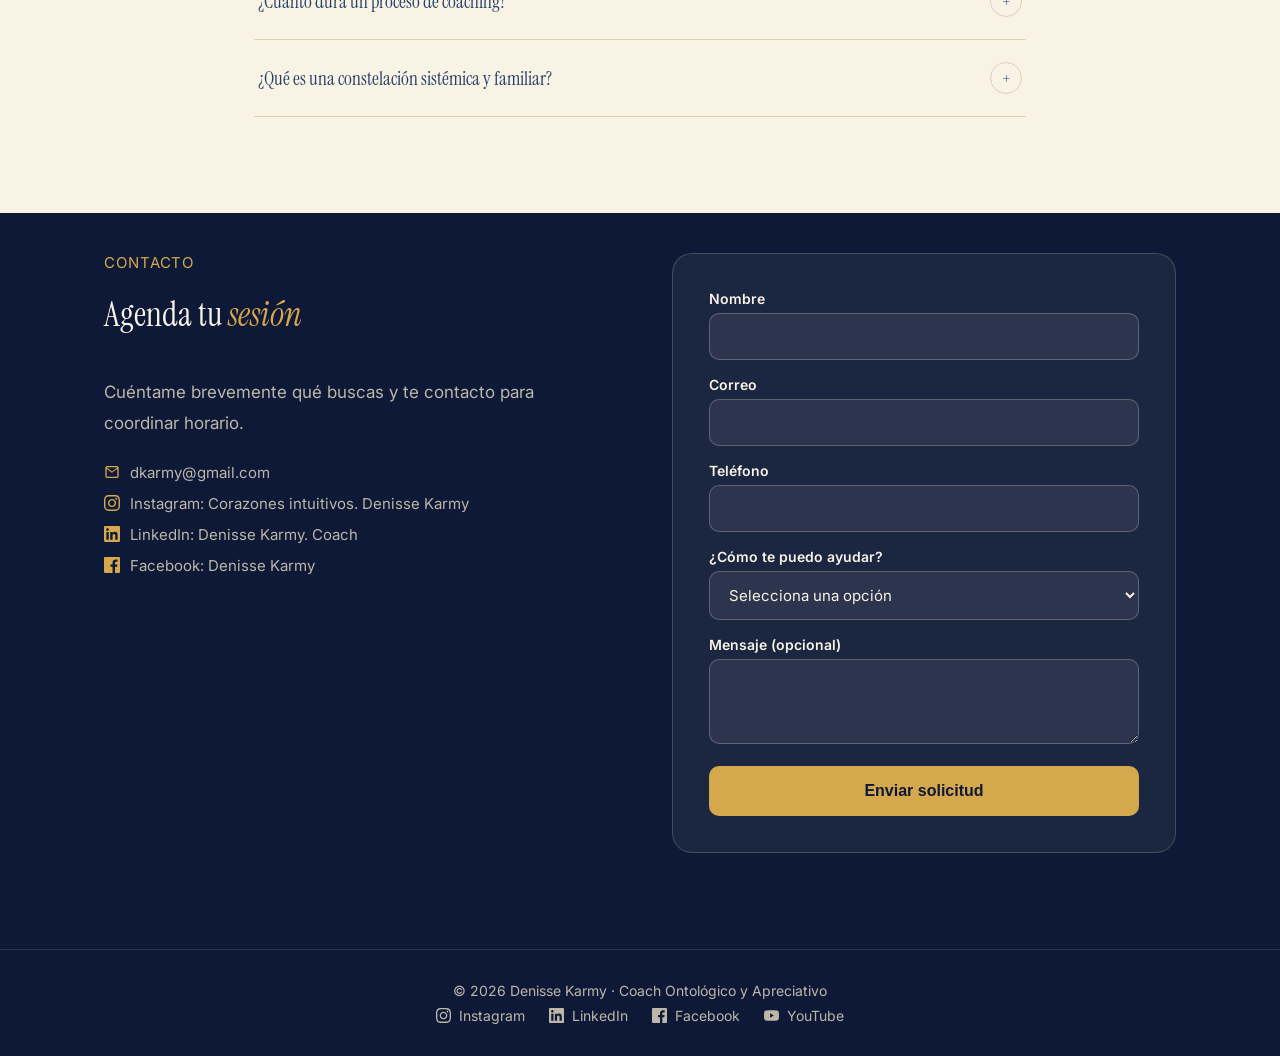
==== commit 1abb2e1d: "Cambiar la frase principal del hero de Inicio Co-Authored-By: Claude Sonnet 5 <noreply@anthropic.com" ====
--- a/index.html
+++ b/index.html
@@ -3,8 +3,8 @@
 <head>
 <meta charset="UTF-8">
 <meta name="viewport" content="width=device-width, initial-scale=1.0">
-<title>Denisse Karmy — Coach Ontológico y Apreciativo</title>
-<meta name="description" content="Coaching Ontológico y Apreciativo, PNL y Constelaciones Sistémicas y Familiares con Denisse Karmy. Acompañamiento para personas, equipos y organizaciones en procesos de transformación.">
+<title data-key="inicio.meta.titulo">Denisse Karmy — Coach Ontológico y Apreciativo</title>
+<meta name="description" data-key="inicio.meta.descripcion" content="Coaching Ontológico y Apreciativo, PNL y Constelaciones Sistémicas y Familiares con Denisse Karmy. Acompañamiento para personas, equipos y organizaciones en procesos de transformación.">
 <meta property="og:title" content="Denisse Karmy — Coach Ontológico y Apreciativo">
 <meta property="og:description" content="Coaching Ontológico y Apreciativo, PNL y Constelaciones Sistémicas y Familiares. Acompañamiento para personas, equipos y organizaciones.">
 <meta property="og:type" content="website">
@@ -21,71 +21,71 @@
   <div class="site-header-inner">
     <span class="logo">Denisse Karmy</span>
     <nav class="site-nav">
-      <a href="index.html">Inicio</a>
+      <a href="index.html" data-key="global.nav.inicio">Inicio</a>
       <div class="nav-dropdown">
         <button type="button" class="nav-dropdown-toggle" aria-expanded="false" aria-controls="sesiones-menu">
-          Sesiones <span class="nav-dropdown-caret" aria-hidden="true">&#9662;</span>
+          <span data-key="global.nav.sesiones">Sesiones</span> <span class="nav-dropdown-caret" aria-hidden="true">&#9662;</span>
         </button>
         <div class="nav-dropdown-menu" id="sesiones-menu">
           <div class="nav-dropdown-menu-inner">
-            <a href="coaching-individual.html">Coaching Individual</a>
-            <a href="coaching-equipos.html">Coaching para Equipos y Organizaciones</a>
-            <a href="constelaciones.html">Constelaciones Sistémicas y Familiares</a>
-            <a href="pnl.html">Programación Neurolingüística (PNL)</a>
+            <a href="coaching-individual.html" data-key="global.nav.sesiones_individual">Coaching Individual</a>
+            <a href="coaching-equipos.html" data-key="global.nav.sesiones_equipos">Coaching para Equipos y Organizaciones</a>
+            <a href="constelaciones.html" data-key="global.nav.sesiones_constelaciones">Constelaciones Sistémicas y Familiares</a>
+            <a href="pnl.html" data-key="global.nav.sesiones_pnl">Programación Neurolingüística (PNL)</a>
           </div>
         </div>
       </div>
-      <a href="curso.html">Curso</a>
-      <a href="libro.html">Libro</a>
-      <a href="#agenda" class="nav-btn">Agendar</a>
+      <a href="curso.html" data-key="global.nav.curso">Curso</a>
+      <a href="libro.html" data-key="global.nav.libro">Libro</a>
+      <a href="#agenda" class="nav-btn" data-key="global.nav.agendar">Agendar</a>
     </nav>
   </div>
 </header>
 
 <section class="hero">
   <div class="hero-copy">
-    <p class="eyebrow">Coach ontológico y apreciativo · PNL · Constelaciones Sistémicas y Familiares</p>
-    <h1>&ldquo;No cambio a las personas, las ayudo a <em class="accent-italic">recordar quiénes son</em> cuando se atreven a mirar diferente.&rdquo;</h1>
-    <p class="lead">Acompaño a personas, equipos y organizaciones en procesos de transformación personal y profesional.</p>
+    <p class="eyebrow" data-key="inicio.hero.eyebrow">Coach ontológico y apreciativo · PNL · Constelaciones Sistémicas y Familiares</p>
+    <h1>&ldquo;<span data-key="inicio.hero.titulo">A veces no hace falta cambiar, solo atreverse a mirar diferente para <em class="accent-italic">recordar quiénes somos</em>.</span>&rdquo;</h1>
+    <p class="lead" data-key="inicio.hero.subtitulo">Acompaño a personas, grupos, equipos y organizaciones en procesos de transformación personal y profesional.</p>
     <div class="hero-actions">
-      <a href="#agenda" class="btn btn-accent">Agendar una sesión</a>
-      <a href="#servicios" class="btn btn-outline">Conocer servicios</a>
+      <a href="#agenda" class="btn btn-accent" data-key="inicio.hero.boton_agendar">Agendar una sesión</a>
+      <a href="#servicios" class="btn btn-outline" data-key="inicio.hero.boton_servicios">Conocer servicios</a>
     </div>
   </div>
   <div class="hero-photo-wrap">
     <img class="hero-photo" src="img/foto_bio_3.jpg" alt="Denisse Karmy, coach ontológico y apreciativo" width="896" height="1184">
     <div class="hero-badge">
-      <span class="hero-badge-quote">&ldquo;Mirar diferente.&rdquo;</span>
-      <span class="hero-badge-sub">El primer paso</span>
+      <span class="hero-badge-quote">&ldquo;<span data-key="inicio.hero.badge_cita">Mirar diferente.</span>&rdquo;</span>
+      <span class="hero-badge-sub" data-key="inicio.hero.badge_sub">El primer paso</span>
     </div>
   </div>
 </section>
 
 <section class="about-hero" aria-labelledby="sobre-mi-h">
   <div class="hero-copy">
-    <h2 id="sobre-mi-h">Sobre mí</h2>
-    <p class="about-tagline">Transformo desafíos en oportunidades de crecimiento y bienestar.</p>
+    <h2 id="sobre-mi-h" data-key="inicio.sobremi.titulo">Sobre mí</h2>
+    <p class="about-tagline" data-key="inicio.sobremi.tagline">Te acompaño a transformar desafíos en oportunidades de crecimiento y bienestar.</p>
     <div class="about-divider"></div>
-    <p class="body-copy">Integro el Coaching Ontológico y Apreciativo, la Programación Neurolingüística (PNL) y las Constelaciones Sistémicas y Familiares para guiar procesos de cambio reales y sostenibles.</p>
+    <p class="body-copy" data-key="inicio.sobremi.parrafo">Integro el Coaching Ontológico y Apreciativo, la Programación Neurolingüística (PNL) y las Constelaciones Sistémicas y Familiares para guiar procesos de cambio reales y sostenibles.</p>
 
     <div class="about-features">
       <div class="about-feature">
         <span class="about-feature-icon" aria-hidden="true">
           <svg viewBox="0 0 24 24" width="18" height="18" fill="none" stroke="currentColor" stroke-width="2" stroke-linecap="round"><circle cx="12" cy="8" r="4"/><path d="M4 20c0-4.4 3.6-8 8-8s8 3.6 8 8"/></svg>
         </span>
-        <p>Acompaño a personas y equipos a descubrir su mejor versión, fortalecer sus relaciones y tomar decisiones con claridad, propósito y coherencia.</p>
+        <p data-key="inicio.sobremi.bullet1">Acompaño a personas y equipos a descubrir su mejor versión, fortalecer sus relaciones y tomar decisiones con claridad, propósito y coherencia.</p>
       </div>
       <div class="about-feature">
         <span class="about-feature-icon" aria-hidden="true">
           <svg viewBox="0 0 24 24" width="18" height="18" fill="none" stroke="currentColor" stroke-width="2" stroke-linecap="round" stroke-linejoin="round"><path d="M20.8 8.6c0 4.7-8.8 10.4-8.8 10.4S3.2 13.3 3.2 8.6a4.6 4.6 0 0 1 8.8-1.9A4.6 4.6 0 0 1 20.8 8.6Z"/></svg>
         </span>
-        <p>Creo en el poder de una <span class="about-feature-highlight">conversación significativa</span> para abrir nuevas posibilidades, sanar vínculos y construir una vida con sentido.</p>
+        <p><span data-key="inicio.sobremi.bullet2_pre">Creo en el poder de una </span><span class="about-feature-highlight" data-key="inicio.sobremi.bullet2_highlight">conversación significativa</span><span data-key="inicio.sobremi.bullet2_post"> para abrir nuevas posibilidades, sanar vínculos y construir una vida con sentido.</span></p>
       </div>
       <div class="about-feature">
         <span class="about-feature-icon" aria-hidden="true">
           <svg viewBox="0 0 24 24" width="18" height="18" fill="none" stroke="currentColor" stroke-width="2" stroke-linecap="round" stroke-linejoin="round"><path d="M12 7v14"/><path d="M3 18a1 1 0 0 1-1-1V4a1 1 0 0 1 1-1h5a4 4 0 0 1 4 4 4 4 0 0 1 4-4h5a1 1 0 0 1 1 1v13a1 1 0 0 1-1 1h-6a3 3 0 0 0-3 3 3 3 0 0 0-3-3z"/></svg>
         </span>
-        <p>Autora del libro <a href="libro.html" class="about-feature-highlight">La Verdad, Claves para tu Felicidad</a>. Un libro profundo de autoayuda que explora junto a Denisse los intrincados caminos de la autoconciencia y el desarrollo personal para vivir en felicidad.</p>
+        <p><span data-key="inicio.sobremi.bullet3_pre">Autora del libro </span><a href="libro.html" class="about-feature-highlight" data-key="inicio.sobremi.bullet3_link">La Verdad, Claves para tu Felicidad</a><span data-key="inicio.sobremi.bullet3_post">. Un libro profundo de autoayuda que explora junto a Denisse los intrincados caminos de la autoconciencia y el desarrollo personal para vivir en tranquilidad.</span></p>
       </div>
     </div>
 
@@ -94,29 +94,29 @@
         <span class="credential-card-icon" aria-hidden="true">
           <svg viewBox="0 0 24 24" width="22" height="22" fill="none" stroke="currentColor" stroke-width="1.6" stroke-linecap="round" stroke-linejoin="round"><path d="M11 20A7 7 0 0 1 9.8 6.1C15.5 5 17 4.5 19 2c1 2 2 4.2 2 8 0 5.5-4.8 10-10 10Z"/><path d="M2 21c0-3 1.9-5.4 5.1-6C9.5 14.5 12 13 13 12"/></svg>
         </span>
-        <h3>Coach ontológico y apreciativo</h3>
-        <p>Acompaño procesos desde una mirada integral, humana y orientada a soluciones.</p>
+        <h3 data-key="inicio.sobremi.credencial1_titulo">Coach ontológico y apreciativo</h3>
+        <p data-key="inicio.sobremi.credencial1_texto">Acompaño procesos desde una mirada integral, humana y orientada a soluciones.</p>
       </div>
       <div class="credential-card">
         <span class="credential-card-icon" aria-hidden="true">
           <svg viewBox="0 0 24 24" width="22" height="22" fill="none" stroke="currentColor" stroke-width="1.6" stroke-linecap="round" stroke-linejoin="round"><path d="M9.5 3.5a3 3 0 0 0-3 3 3 3 0 0 0-1.5 5.6 3.2 3.2 0 0 0 1 5.6A3 3 0 0 0 9 21a2.9 2.9 0 0 0 2.5-1.5"/><path d="M14.5 3.5a3 3 0 0 1 3 3 3 3 0 0 1 1.5 5.6 3.2 3.2 0 0 1-1 5.6A3 3 0 0 1 15 21a2.9 2.9 0 0 1-2.5-1.5"/><path d="M11.5 3.5v16"/></svg>
         </span>
-        <h3>Facilitadora en PNL</h3>
-        <p>Herramientas prácticas para transformar pensamientos, emociones y patrones conductuales, entre otros.</p>
+        <h3 data-key="inicio.sobremi.credencial2_titulo">Practitioner en PNL</h3>
+        <p data-key="inicio.sobremi.credencial2_texto">Herramientas prácticas para transformar pensamientos, emociones y patrones conductuales, entre otros.</p>
       </div>
       <div class="credential-card">
         <span class="credential-card-icon" aria-hidden="true">
           <svg viewBox="0 0 24 24" width="22" height="22" fill="none" stroke="currentColor" stroke-width="1.6" stroke-linecap="round" stroke-linejoin="round"><circle cx="9" cy="8" r="3"/><path d="M2.5 20c0-3.3 2.9-6 6.5-6s6.5 2.7 6.5 6"/><circle cx="17.5" cy="8.5" r="2.3"/><path d="M15.5 14.3c2.6.4 4.5 2.5 4.5 5.7"/></svg>
         </span>
-        <h3>Especialista en Constelaciones Sistémicas y Familiares</h3>
-        <p>Te acompaño a comprender la dinámica de tus relaciones y a liberar aquello que ya no contribuye a tu crecimiento y bienestar, tanto en el ámbito personal como empresarial.</p>
-      </div>
-    </div>
-
-    <p class="about-quote">&ldquo;Tu historia puede cambiar. Y puedes comenzar hoy.&rdquo; &#9825;</p>
+        <h3 data-key="inicio.sobremi.credencial3_titulo">Especialista en Constelaciones Sistémicas y Familiares</h3>
+        <p data-key="inicio.sobremi.credencial3_texto">Te acompaño a comprender la dinámica de tus relaciones y a liberar aquello que ya no contribuye a tu crecimiento y bienestar, tanto en el ámbito personal como empresarial.</p>
+      </div>
+    </div>
+
+    <p class="about-quote">&ldquo;<span data-key="inicio.sobremi.cita">Tu historia puede cambiar. Y puedes comenzar hoy.</span>&rdquo; &#9825;</p>
 
     <div class="hero-actions">
-      <a href="#agenda" class="btn btn-accent">Agendar una sesión</a>
+      <a href="#agenda" class="btn btn-accent" data-key="inicio.sobremi.boton">Agendar una sesión</a>
     </div>
   </div>
   <img class="hero-photo" src="img/foto_sobre_mi.jpeg" alt="Denisse Karmy facilitando un taller grupal" loading="lazy">
@@ -124,50 +124,50 @@
 
 <div class="marquee-band">
   <ul>
-    <li>Coherencia</li>
-    <li>Liderazgo</li>
-    <li>Consciencia</li>
-    <li>Vínculos</li>
-    <li>Gestión emocional</li>
-    <li>Transformación</li>
+    <li data-key="inicio.marquee.item1">Coherencia</li>
+    <li data-key="inicio.marquee.item2">Liderazgo</li>
+    <li data-key="inicio.marquee.item3">Consciencia</li>
+    <li data-key="inicio.marquee.item4">Vínculos</li>
+    <li data-key="inicio.marquee.item5">Gestión emocional</li>
+    <li data-key="inicio.marquee.item6">Transformación</li>
   </ul>
 </div>
 
 <section id="servicios" class="section-dark">
   <div class="section" aria-labelledby="servicios-h">
-    <p class="eyebrow eyebrow-lg">Servicios</p>
-    <h2 id="servicios-h">Cuatro caminos, <em class="accent-italic">una misma búsqueda</em>.</h2>
+    <p class="eyebrow eyebrow-lg" data-key="inicio.servicios.eyebrow">Servicios</p>
+    <h2 id="servicios-h" data-key="inicio.servicios.titulo">Cuatro caminos, <em class="accent-italic">una misma búsqueda</em>.</h2>
     <div class="card-grid card-grid-services">
       <article class="card service-card">
         <span class="service-number">01</span>
         <img src="img/foto_coaching_individual.webp" alt="Coaching Individual" width="400" height="200" loading="lazy">
-        <h3>Coaching Individual</h3>
-        <p>Sesiones personalizadas para acompañarte en procesos de cambio, claridad y desarrollo personal. A través de un cambio del observador, descubrirás nuevas perspectivas que te permitirán comprender, gestionar y transformar tus emociones, abriendo nuevas posibilidades para tu vida.</p>
+        <h3 data-key="inicio.servicios.card1_titulo">Coaching Individual</h3>
+        <p data-key="inicio.servicios.card1_texto">Sesiones personalizadas para acompañarte en procesos de cambio, claridad y desarrollo personal. A través de un cambio del observador, descubrirás nuevas perspectivas que te permitirán comprender, gestionar y transformar tus pensamientos y creencias limitantes, abriendo nuevas posibilidades para tu vida.</p>
         <div class="service-links">
           <a href="coaching-individual.html" class="service-link">Conocer más &#8594;</a>
-          <a href="#testimonios-h" class="service-link">Testimonios &#8594;</a>
+          <a href="coaching-individual.html#testimonios-video-individual-h" class="service-link">Testimonios &#8594;</a>
           <a href="#agenda?servicio=individual" class="service-link">Agendar &#8594;</a>
         </div>
       </article>
       <article class="card service-card">
         <span class="service-number">02</span>
         <img src="img/coaching_equipos_organizaciones.jpg" alt="Coaching para Equipos y Organizaciones" width="400" height="200" loading="lazy">
-        <h3>Coaching para Equipos y Organizaciones</h3>
-        <p>Transforma la manera en que tu organización se comunica, colabora y lidera. Diseñamos procesos que fortalecen el liderazgo, mejoran el compromiso de los equipos y aumentan la efectividad para alcanzar objetivos estratégicos.</p>
+        <h3 data-key="inicio.servicios.card2_titulo">Coaching para Equipos y Organizaciones</h3>
+        <p data-key="inicio.servicios.card2_texto">Transforma la manera en que tu organización se comunica, colabora y lidera. Diseñamos procesos que fortalecen el liderazgo, mejoran el compromiso de los equipos y aumentan la efectividad para alcanzar objetivos estratégicos.</p>
         <div class="service-links">
           <a href="coaching-equipos.html" class="service-link">Conocer más &#8594;</a>
-          <a href="#testimonios-h" class="service-link">Testimonios &#8594;</a>
+          <a href="coaching-equipos.html#testimonios-equipos-h" class="service-link">Testimonios &#8594;</a>
           <a href="#agenda?servicio=equipos" class="service-link">Agendar &#8594;</a>
         </div>
       </article>
       <article class="card service-card">
         <span class="service-number">03</span>
         <img src="img/constelaciones_familiares_2.jpg" alt="Constelaciones Sistémicas y Familiares" width="400" height="200" loading="lazy">
-        <h3>Constelaciones Sistémicas y Familiares</h3>
-        <p>Transforma tu presente comprendiendo el origen de lo que hoy limita tu vida. A través de las Constelaciones descubrirás cómo las dinámicas de tu familia y de los sistemas de los que formas parte influyen en tus relaciones, decisiones y bienestar. Al hacer visibles esos patrones, podrás generar cambios profundos y duraderos.</p>
+        <h3 data-key="inicio.servicios.card3_titulo">Constelaciones Sistémicas y Familiares</h3>
+        <p data-key="inicio.servicios.card3_texto">Transforma tu presente comprendiendo el origen de lo que hoy limita tu vida. A través de las Constelaciones descubrirás cómo las dinámicas de tu familia y de los sistemas de los que formas parte influyen en tus relaciones, decisiones y bienestar. Al hacer visibles esos patrones, podrás generar cambios profundos y duraderos.</p>
         <div class="service-links">
           <a href="constelaciones.html" class="service-link">Conocer más &#8594;</a>
-          <a href="#testimonios-h" class="service-link">Testimonios &#8594;</a>
+          <a href="constelaciones.html#testimonios-video-constelaciones-h" class="service-link">Testimonios &#8594;</a>
           <a href="#agenda?servicio=constelaciones" class="service-link">Agendar &#8594;</a>
         </div>
       </article>
@@ -177,11 +177,11 @@
         <div class="service-photo-placeholder" aria-hidden="true">
           <svg viewBox="0 0 24 24" width="40" height="40" fill="none" stroke="currentColor" stroke-width="1.4" stroke-linecap="round" stroke-linejoin="round"><path d="M9.5 3.5a3 3 0 0 0-3 3 3 3 0 0 0-1.5 5.6 3.2 3.2 0 0 0 1 5.6A3 3 0 0 0 9 21a2.9 2.9 0 0 0 2.5-1.5"/><path d="M14.5 3.5a3 3 0 0 1 3 3 3 3 0 0 1 1.5 5.6 3.2 3.2 0 0 1-1 5.6A3 3 0 0 1 15 21a2.9 2.9 0 0 1-2.5-1.5"/><path d="M11.5 3.5v16"/></svg>
         </div>
-        <h3>Programación Neurolingüística (PNL)</h3>
-        <p>Herramientas prácticas para transformar patrones de pensamiento, gestionar emociones y mejorar tu comunicación.</p>
+        <h3 data-key="inicio.servicios.card4_titulo">Programación Neurolingüística (PNL)</h3>
+        <p data-key="inicio.servicios.card4_texto">Herramientas prácticas para transformar patrones de pensamiento, gestionar emociones y mejorar tu comunicación.</p>
         <div class="service-links">
           <a href="pnl.html" class="service-link">Conocer más &#8594;</a>
-          <a href="#testimonios-h" class="service-link">Testimonios &#8594;</a>
+          <a href="pnl.html#testimonios-pnl-h" class="service-link">Testimonios &#8594;</a>
           <a href="#agenda?servicio=pnl" class="service-link">Agendar &#8594;</a>
         </div>
       </article>
@@ -193,16 +193,16 @@
   <div class="curso-box">
     <div class="curso-grid">
       <div>
-        <p class="eyebrow eyebrow-tight">Curso online</p>
-        <h2 id="curso-h" class="curso-title">Viaje a tu Liberación</h2>
-        <p class="body-copy">Un recorrido para soltar creencias, patrones y cargas emocionales que te mantienen atrapado/a, y reencontrarte con la versión de ti que actúa desde la libertad.</p>
+        <p class="eyebrow eyebrow-tight" data-key="inicio.curso.eyebrow">Curso online</p>
+        <h2 id="curso-h" class="curso-title" data-key="inicio.curso.titulo">Viaje a tu Liberación</h2>
+        <p class="body-copy" data-key="inicio.curso.texto">Un recorrido para soltar creencias, patrones y cargas emocionales que te mantienen atrapado/a, y reencontrarte con la versión de ti que actúa desde la libertad.</p>
         <div class="curso-actions">
-          <a href="curso.html" class="btn btn-accent-dark">Conocer el curso &#8594;</a>
-          <a href="#agenda?servicio=curso" class="btn btn-outline">Comprar el curso</a>
+          <a href="curso.html" class="btn btn-accent-dark"><span data-key="inicio.curso.boton_conocer">Conocer el curso</span> &#8594;</a>
+          <a href="#agenda?servicio=curso" class="btn btn-outline" data-key="inicio.curso.boton_comprar">Comprar el curso</a>
         </div>
       </div>
       <div class="video-placeholder">
-        <span>Video de YouTube del curso (próximamente)</span>
+        <span data-key="inicio.curso.video_placeholder">Video de YouTube del curso (próximamente)</span>
       </div>
     </div>
   </div>
@@ -212,95 +212,57 @@
   <div class="libro-grid">
     <img src="img/foto_original_libro.jpg" alt="Portada del libro La Verdad, Claves para tu Felicidad" width="900" height="1439">
     <div>
-      <p class="eyebrow eyebrow-tight">Libro · Denisse Karmy, autora</p>
-      <h2 id="libro-h">La Verdad, <em class="accent-italic">Claves para tu Felicidad</em></h2>
-      <p class="body-copy">Un libro profundo de autoayuda que explora junto a Denisse los intrincados caminos de la autoconciencia y el desarrollo personal para vivir en felicidad.</p>
-      <a href="libro.html" class="btn btn-accent">Conocer el libro &#8594;</a>
-    </div>
-  </div>
-</section>
-
-<section class="section" aria-labelledby="testimonios-h">
-  <p class="eyebrow">Testimonios</p>
-  <h2 id="testimonios-h">Palabras de quienes han <em class="accent-italic">caminado el proceso</em></h2>
-
-  <div class="testimonial-carousel">
-    <div class="testimonial-viewport">
-    <div class="testimonial-track" id="testimonialTrack">
-      <div class="testimonial-page">
-        <blockquote class="card testimonial">
-          <span class="quote-mark" aria-hidden="true">&#8221;</span>
-          <p>&ldquo;Yo gracias a ti, Denisse, y a este curso he logrado en mí increíbles cambios. ¡Gracias!&rdquo;</p>
-          <cite>— María José Villavicencio</cite>
-        </blockquote>
-        <blockquote class="card testimonial">
-          <span class="quote-mark" aria-hidden="true">&#8221;</span>
-          <p>&ldquo;Denisse, agradezco profundamente este taller que está siendo tremendamente significativo y me ha ayudado muchísimo. Estoy súper agradecida de esta preciosa oportunidad de abrirnos entre todas, así ir sanando, creciendo, viéndonos y compartiendo con mis compañeras de este camino, que son mujeres tremendas.&rdquo;</p>
-          <cite>— Javiera Encina</cite>
-        </blockquote>
-        <blockquote class="card testimonial">
-          <span class="quote-mark" aria-hidden="true">&#8221;</span>
-          <p>&ldquo;Linda Denisse, yo te agradezco de corazón lo bien que me ha hecho este taller. Soy una persona nueva, con herramientas que no conocía y que puedo ocupar en mi nueva yo.&rdquo;</p>
-          <cite>— Yoly</cite>
-        </blockquote>
-      </div>
-      <div class="testimonial-page">
-        <blockquote class="card testimonial">
-          <span class="quote-mark" aria-hidden="true">&#8221;</span>
-          <p>&ldquo;Tu taller fue una experiencia muy mágica, cargada de energía femenina; un espacio para soltar y entregar muchas cosas que nos nublan la conciencia, nos enredan las emociones y nos desconectan del día a día. Sentí un gran alivio a 24 horas del taller respecto a mi ansiedad. Gracias por regalarme este espacio, para hacerme cariño y ser más consciente de mí, de mi entorno y de lo que realmente quiero.&rdquo;</p>
-          <cite>— Ale</cite>
-        </blockquote>
-      </div>
-    </div>
-    </div>
-
-    <div class="carousel-controls">
-      <button type="button" id="testimonialPrev" class="carousel-btn" aria-label="Testimonios anteriores">&#8249;</button>
-      <div class="carousel-dots" id="testimonialDots"></div>
-      <button type="button" id="testimonialNext" class="carousel-btn" aria-label="Testimonios siguientes">&#8250;</button>
-    </div>
-  </div>
-</section>
+      <p class="eyebrow eyebrow-tight" data-key="inicio.libro.eyebrow">Libro · Denisse Karmy, autora</p>
+      <h2 id="libro-h" data-key="inicio.libro.titulo">La Verdad, <em class="accent-italic">Claves para tu Felicidad</em></h2>
+      <p class="body-copy" data-key="inicio.libro.texto">Un libro profundo de autoayuda que explora junto a Denisse los intrincados caminos de la autoconciencia y el desarrollo personal para vivir en tranquilidad.</p>
+      <a href="libro.html" class="btn btn-accent"><span data-key="inicio.libro.boton">Conocer el libro</span> &#8594;</a>
+    </div>
+  </div>
+</section>
+
+<!-- Sección de testimonios del index removida: quedó absorbida por los
+     testimonios propios de cada landing de servicio. Las keys
+     inicio.testimonios.* quedan huérfanas en el CSV/hoja, sin borrar. -->
 
 <!-- Contenido borrador: Denisse debe revisar y ajustar preguntas/respuestas con su información real antes de publicar. -->
 <section id="faq" class="section section-narrow faq-section" aria-labelledby="faq-h">
-  <p class="eyebrow">Preguntas frecuentes</p>
-  <h2 id="faq-h">Antes de empezar</h2>
+  <p class="eyebrow" data-key="inicio.faq.eyebrow">Preguntas frecuentes</p>
+  <h2 id="faq-h" data-key="inicio.faq.titulo">Antes de empezar</h2>
   <div class="faq-list">
     <div class="faq-item">
       <button type="button" class="faq-question" aria-expanded="false">
-        <span>¿Cómo son las primeras sesiones?</span>
+        <span data-key="inicio.faq.p1_pregunta">¿Cómo son las primeras sesiones?</span>
         <span class="faq-icon">+</span>
       </button>
       <div class="faq-answer hidden">
-        <p>Cada proceso es único. La cantidad de sesiones dependerá de tus objetivos y de la profundidad del tema a abordar. En muchos casos, los cambios comienzan a percibirse desde la primera sesión. En procesos organizacionales, el acompañamiento suele desarrollarse de ocho a más sesiones para lograr resultados sostenibles.</p>
+        <p data-key="inicio.faq.p1_respuesta">Cada proceso es único. La cantidad de sesiones dependerá de tus objetivos y de la profundidad del tema a abordar. En muchos casos, los cambios comienzan a percibirse desde la primera sesión. En procesos organizacionales, el acompañamiento suele desarrollarse de ocho a más sesiones para lograr resultados sostenibles.</p>
       </div>
     </div>
     <div class="faq-item">
       <button type="button" class="faq-question" aria-expanded="false">
-        <span>¿Las sesiones son online o presenciales?</span>
+        <span data-key="inicio.faq.p2_pregunta">¿Las sesiones son online o presenciales?</span>
         <span class="faq-icon">+</span>
       </button>
       <div class="faq-answer hidden">
-        <p>Ambas modalidades están disponibles, según lo que te acomode mejor.</p>
+        <p data-key="inicio.faq.p2_respuesta">Ambas modalidades están disponibles, según lo que te acomode mejor.</p>
       </div>
     </div>
     <div class="faq-item">
       <button type="button" class="faq-question" aria-expanded="false">
-        <span>¿Cuánto dura un proceso de coaching?</span>
+        <span data-key="inicio.faq.p3_pregunta">¿Cuánto dura un proceso de coaching?</span>
         <span class="faq-icon">+</span>
       </button>
       <div class="faq-answer hidden">
-        <p>Varía según cada persona y objetivo. En general, los procesos se trabajan a lo largo de varias sesiones durante algunas semanas o meses.</p>
+        <p data-key="inicio.faq.p3_respuesta">Varía según cada persona y objetivo. En general, los procesos se trabajan a lo largo de varias sesiones durante algunas semanas o meses.</p>
       </div>
     </div>
     <div class="faq-item">
       <button type="button" class="faq-question" aria-expanded="false">
-        <span>¿Qué es una constelación sistémica y familiar?</span>
+        <span data-key="inicio.faq.p4_pregunta">¿Qué es una constelación sistémica y familiar?</span>
         <span class="faq-icon">+</span>
       </button>
       <div class="faq-answer hidden">
-        <p>Es un espacio de trabajo sistémico donde se representan vínculos y patrones —familiares, de pareja o de equipo— para sanar cargas heredadas y encontrar mayor claridad y libertad.</p>
+        <p data-key="inicio.faq.p4_respuesta">Es un espacio de trabajo sistémico donde se representan vínculos y patrones —familiares, de pareja o de equipo— para sanar cargas heredadas y encontrar mayor claridad y libertad.</p>
       </div>
     </div>
   </div>
@@ -310,25 +272,25 @@
   <div class="section">
   <div class="agenda-grid">
     <div>
-      <p class="eyebrow">Contacto</p>
-      <h2 id="agenda-h">Agenda tu <em class="accent-italic">sesión</em></h2>
-      <p class="body-copy">Cuéntame brevemente qué buscas y te contacto para coordinar horario.</p>
+      <p class="eyebrow" data-key="inicio.agenda.eyebrow">Contacto</p>
+      <h2 id="agenda-h" data-key="inicio.agenda.titulo">Agenda tu <em class="accent-italic">sesión</em></h2>
+      <p class="body-copy" data-key="inicio.agenda.texto">Cuéntame brevemente qué buscas y te contacto para coordinar horario.</p>
       <div class="contact-list">
         <a href="mailto:dkarmy@gmail.com" class="contact-link">
           <span class="contact-icon" aria-hidden="true"><svg viewBox="0 0 24 24" width="16" height="16" fill="currentColor"><path d="M2 5.5A2.5 2.5 0 0 1 4.5 3h15A2.5 2.5 0 0 1 22 5.5v13a2.5 2.5 0 0 1-2.5 2.5h-15A2.5 2.5 0 0 1 2 18.5v-13Zm2.2-.3 7.8 5.9 7.8-5.9a.5.5 0 0 0-.3-.2H4.5a.5.5 0 0 0-.3.2ZM4 7.1v11.4c0 .3.2.5.5.5h15c.3 0 .5-.2.5-.5V7.1l-7.7 5.8a1 1 0 0 1-1.2 0L4 7.1Z"/></svg></span>
-          dkarmy@gmail.com
+          <span data-key="inicio.agenda.email">dkarmy@gmail.com</span>
         </a>
         <a href="https://instagram.com/corazones_intuitivos" target="_blank" rel="noopener" class="contact-link">
           <span class="contact-icon" aria-hidden="true"><svg viewBox="0 0 24 24" width="16" height="16" fill="currentColor"><path d="M12 2.163c3.204 0 3.584.012 4.85.07 3.252.148 4.771 1.691 4.919 4.919.058 1.265.069 1.645.069 4.849 0 3.205-.012 3.584-.069 4.849-.149 3.225-1.664 4.771-4.919 4.919-1.266.058-1.644.07-4.85.07-3.204 0-3.584-.012-4.849-.07-3.26-.149-4.771-1.699-4.919-4.92-.058-1.265-.07-1.644-.07-4.849 0-3.204.013-3.583.07-4.849.149-3.227 1.664-4.771 4.919-4.919 1.266-.057 1.645-.069 4.849-.069zm0-2.163c-3.259 0-3.667.014-4.947.072-4.358.2-6.78 2.618-6.98 6.98-.059 1.281-.073 1.689-.073 4.948 0 3.259.014 3.668.072 4.948.2 4.358 2.618 6.78 6.98 6.98 1.281.058 1.689.072 4.948.072 3.259 0 3.668-.014 4.948-.072 4.354-.2 6.782-2.618 6.979-6.98.059-1.28.073-1.689.073-4.948 0-3.259-.014-3.667-.072-4.947-.196-4.354-2.617-6.78-6.979-6.98-1.281-.059-1.69-.073-4.949-.073zm0 5.838c-3.403 0-6.162 2.759-6.162 6.162s2.759 6.163 6.162 6.163 6.162-2.759 6.162-6.163c0-3.403-2.759-6.162-6.162-6.162zm0 10.162c-2.209 0-4-1.79-4-4 0-2.209 1.791-4 4-4s4 1.791 4 4c0 2.21-1.791 4-4 4zm6.406-11.845c-.796 0-1.441.645-1.441 1.44s.645 1.44 1.441 1.44c.795 0 1.439-.645 1.439-1.44s-.644-1.44-1.439-1.44z"/></svg></span>
-          Instagram: Corazones intuitivos. Denisse Karmy
+          <span data-key="inicio.agenda.instagram_texto">Instagram: Corazones intuitivos. Denisse Karmy</span>
         </a>
         <a href="https://www.linkedin.com/in/denisse-karmy-7ab96a31/" target="_blank" rel="noopener" class="contact-link">
           <span class="contact-icon" aria-hidden="true"><svg viewBox="0 0 24 24" width="16" height="16" fill="currentColor"><path d="M20.447 20.452h-3.554v-5.569c0-1.328-.027-3.037-1.852-3.037-1.853 0-2.136 1.445-2.136 2.939v5.667H9.351V9h3.414v1.561h.046c.477-.9 1.637-1.85 3.37-1.85 3.601 0 4.267 2.37 4.267 5.455v6.286zM5.337 7.433c-1.144 0-2.063-.926-2.063-2.065 0-1.138.92-2.063 2.063-2.063 1.14 0 2.064.925 2.064 2.063 0 1.139-.925 2.065-2.064 2.065zm1.782 13.019H3.555V9h3.564v11.452zM22.225 0H1.771C.792 0 0 .774 0 1.729v20.542C0 23.227.792 24 1.771 24h20.451C23.2 24 24 23.227 24 22.271V1.729C24 .774 23.2 0 22.222 0h.003z"/></svg></span>
-          LinkedIn: Denisse Karmy. Coach
+          <span data-key="inicio.agenda.linkedin_texto">LinkedIn: Denisse Karmy. Coach</span>
         </a>
         <a href="https://web.facebook.com/p/Corazones-intuitivos-Denisse-Karmy-100064726447124/" target="_blank" rel="noopener" class="contact-link">
           <span class="contact-icon" aria-hidden="true"><svg viewBox="0 0 24 24" width="16" height="16" fill="currentColor"><path d="M22.675 0h-21.35c-.732 0-1.325.593-1.325 1.325v21.351c0 .731.593 1.324 1.325 1.324h11.495v-9.294h-3.128v-3.622h3.128v-2.671c0-3.1 1.893-4.788 4.659-4.788 1.325 0 2.463.099 2.795.143v3.24l-1.918.001c-1.504 0-1.795.715-1.795 1.763v2.313h3.587l-.467 3.622h-3.12V24h6.116c.73 0 1.323-.593 1.323-1.325v-21.35c0-.732-.593-1.325-1.325-1.325z"/></svg></span>
-          Facebook: Denisse Karmy
+          <span data-key="inicio.agenda.facebook_texto">Facebook: Denisse Karmy</span>
         </a>
       </div>
     </div>
@@ -336,21 +298,21 @@
     <div class="form-card">
       <div id="agendaSuccess" class="success hidden">
         <div class="check">✓</div>
-        <h3 id="successName">¡Gracias!</h3>
-        <p>Recibí tu solicitud. Te contactaré pronto para coordinar tu sesión.</p>
+        <h3 id="successName" data-key="inicio.agenda.exito_titulo">¡Gracias!</h3>
+        <p data-key="inicio.agenda.exito_texto">Recibí tu solicitud. Te contactaré pronto para coordinar tu sesión.</p>
       </div>
 
       <form id="agendaForm">
-        <label>Nombre
+        <label><span data-key="inicio.agenda.form_label_nombre">Nombre</span>
           <input type="text" name="Nombre" required>
         </label>
-        <label>Correo
+        <label><span data-key="inicio.agenda.form_label_correo">Correo</span>
           <input type="email" name="Correo" required>
         </label>
-        <label>Teléfono
+        <label><span data-key="inicio.agenda.form_label_telefono">Teléfono</span>
           <input type="tel" name="Telefono" required>
         </label>
-        <label>¿Cómo te puedo ayudar?
+        <label><span data-key="inicio.agenda.form_label_servicio">¿Cómo te puedo ayudar?</span>
           <select name="Servicio" required>
             <option value="">Selecciona una opción</option>
             <option value="individual">Coaching Individual</option>
@@ -361,11 +323,11 @@
             <option value="libro">Consulta sobre el libro</option>
           </select>
         </label>
-        <label>Mensaje (opcional)
+        <label><span data-key="inicio.agenda.form_label_mensaje">Mensaje (opcional)</span>
           <textarea name="Mensaje" rows="3"></textarea>
         </label>
         <input type="text" name="_honey" class="hidden" tabindex="-1" autocomplete="off">
-        <button type="submit" id="agendaSubmitBtn">Enviar solicitud</button>
+        <button type="submit" id="agendaSubmitBtn" data-key="inicio.agenda.form_boton">Enviar solicitud</button>
         <p id="agendaError" class="error hidden"></p>
       </form>
     </div>
@@ -374,12 +336,12 @@
 </section>
 
 <footer class="site-footer section-dark">
-  <span>© 2026 Denisse Karmy · Coach Ontológico y Apreciativo</span>
+  <span data-key="global.footer.copyright">© 2026 Denisse Karmy · Coach Ontológico y Apreciativo</span>
   <div class="footer-links">
-    <a href="https://instagram.com/corazones_intuitivos" target="_blank" rel="noopener"><span class="contact-icon" aria-hidden="true"><svg viewBox="0 0 24 24" width="15" height="15" fill="currentColor"><path d="M12 2.163c3.204 0 3.584.012 4.85.07 3.252.148 4.771 1.691 4.919 4.919.058 1.265.069 1.645.069 4.849 0 3.205-.012 3.584-.069 4.849-.149 3.225-1.664 4.771-4.919 4.919-1.266.058-1.644.07-4.85.07-3.204 0-3.584-.012-4.849-.07-3.26-.149-4.771-1.699-4.919-4.92-.058-1.265-.07-1.644-.07-4.849 0-3.204.013-3.583.07-4.849.149-3.227 1.664-4.771 4.919-4.919 1.266-.057 1.645-.069 4.849-.069zm0-2.163c-3.259 0-3.667.014-4.947.072-4.358.2-6.78 2.618-6.98 6.98-.059 1.281-.073 1.689-.073 4.948 0 3.259.014 3.668.072 4.948.2 4.358 2.618 6.78 6.98 6.98 1.281.058 1.689.072 4.948.072 3.259 0 3.668-.014 4.948-.072 4.354-.2 6.782-2.618 6.979-6.98.059-1.28.073-1.689.073-4.948 0-3.259-.014-3.667-.072-4.947-.196-4.354-2.617-6.78-6.979-6.98-1.281-.059-1.69-.073-4.949-.073zm0 5.838c-3.403 0-6.162 2.759-6.162 6.162s2.759 6.163 6.162 6.163 6.162-2.759 6.162-6.163c0-3.403-2.759-6.162-6.162-6.162zm0 10.162c-2.209 0-4-1.79-4-4 0-2.209 1.791-4 4-4s4 1.791 4 4c0 2.21-1.791 4-4 4zm6.406-11.845c-.796 0-1.441.645-1.441 1.44s.645 1.44 1.441 1.44c.795 0 1.439-.645 1.439-1.44s-.644-1.44-1.439-1.44z"/></svg></span>Instagram</a>
-    <a href="https://www.linkedin.com/in/denisse-karmy-7ab96a31/" target="_blank" rel="noopener"><span class="contact-icon" aria-hidden="true"><svg viewBox="0 0 24 24" width="15" height="15" fill="currentColor"><path d="M20.447 20.452h-3.554v-5.569c0-1.328-.027-3.037-1.852-3.037-1.853 0-2.136 1.445-2.136 2.939v5.667H9.351V9h3.414v1.561h.046c.477-.9 1.637-1.85 3.37-1.85 3.601 0 4.267 2.37 4.267 5.455v6.286zM5.337 7.433c-1.144 0-2.063-.926-2.063-2.065 0-1.138.92-2.063 2.063-2.063 1.14 0 2.064.925 2.064 2.063 0 1.139-.925 2.065-2.064 2.065zm1.782 13.019H3.555V9h3.564v11.452zM22.225 0H1.771C.792 0 0 .774 0 1.729v20.542C0 23.227.792 24 1.771 24h20.451C23.2 24 24 23.227 24 22.271V1.729C24 .774 23.2 0 22.222 0h.003z"/></svg></span>LinkedIn</a>
-    <a href="https://web.facebook.com/p/Corazones-intuitivos-Denisse-Karmy-100064726447124/" target="_blank" rel="noopener"><span class="contact-icon" aria-hidden="true"><svg viewBox="0 0 24 24" width="15" height="15" fill="currentColor"><path d="M22.675 0h-21.35c-.732 0-1.325.593-1.325 1.325v21.351c0 .731.593 1.324 1.325 1.324h11.495v-9.294h-3.128v-3.622h3.128v-2.671c0-3.1 1.893-4.788 4.659-4.788 1.325 0 2.463.099 2.795.143v3.24l-1.918.001c-1.504 0-1.795.715-1.795 1.763v2.313h3.587l-.467 3.622h-3.12V24h6.116c.73 0 1.323-.593 1.323-1.325v-21.35c0-.732-.593-1.325-1.325-1.325z"/></svg></span>Facebook</a>
-    <a href="https://www.youtube.com/@corazonesintuitivosdenisse3266" target="_blank" rel="noopener"><span class="contact-icon" aria-hidden="true"><svg viewBox="0 0 24 24" width="15" height="15" fill="currentColor"><path d="M23.498 6.186a2.998 2.998 0 0 0-2.11-2.12C19.505 3.545 12 3.545 12 3.545s-7.505 0-9.388.521a2.998 2.998 0 0 0-2.11 2.12A31.32 31.32 0 0 0 0 12a31.32 31.32 0 0 0 .502 5.814 2.998 2.998 0 0 0 2.11 2.12c1.883.521 9.388.521 9.388.521s7.505 0 9.388-.521a2.998 2.998 0 0 0 2.11-2.12A31.32 31.32 0 0 0 24 12a31.32 31.32 0 0 0-.502-5.814zM9.75 15.568V8.432L15.818 12 9.75 15.568z"/></svg></span>YouTube</a>
+    <a href="https://instagram.com/corazones_intuitivos" target="_blank" rel="noopener"><span class="contact-icon" aria-hidden="true"><svg viewBox="0 0 24 24" width="15" height="15" fill="currentColor"><path d="M12 2.163c3.204 0 3.584.012 4.85.07 3.252.148 4.771 1.691 4.919 4.919.058 1.265.069 1.645.069 4.849 0 3.205-.012 3.584-.069 4.849-.149 3.225-1.664 4.771-4.919 4.919-1.266.058-1.644.07-4.85.07-3.204 0-3.584-.012-4.849-.07-3.26-.149-4.771-1.699-4.919-4.92-.058-1.265-.07-1.644-.07-4.849 0-3.204.013-3.583.07-4.849.149-3.227 1.664-4.771 4.919-4.919 1.266-.057 1.645-.069 4.849-.069zm0-2.163c-3.259 0-3.667.014-4.947.072-4.358.2-6.78 2.618-6.98 6.98-.059 1.281-.073 1.689-.073 4.948 0 3.259.014 3.668.072 4.948.2 4.358 2.618 6.78 6.98 6.98 1.281.058 1.689.072 4.948.072 3.259 0 3.668-.014 4.948-.072 4.354-.2 6.782-2.618 6.979-6.98.059-1.28.073-1.689.073-4.948 0-3.259-.014-3.667-.072-4.947-.196-4.354-2.617-6.78-6.979-6.98-1.281-.059-1.69-.073-4.949-.073zm0 5.838c-3.403 0-6.162 2.759-6.162 6.162s2.759 6.163 6.162 6.163 6.162-2.759 6.162-6.163c0-3.403-2.759-6.162-6.162-6.162zm0 10.162c-2.209 0-4-1.79-4-4 0-2.209 1.791-4 4-4s4 1.791 4 4c0 2.21-1.791 4-4 4zm6.406-11.845c-.796 0-1.441.645-1.441 1.44s.645 1.44 1.441 1.44c.795 0 1.439-.645 1.439-1.44s-.644-1.44-1.439-1.44z"/></svg></span><span data-key="global.footer.instagram">Instagram</span></a>
+    <a href="https://www.linkedin.com/in/denisse-karmy-7ab96a31/" target="_blank" rel="noopener"><span class="contact-icon" aria-hidden="true"><svg viewBox="0 0 24 24" width="15" height="15" fill="currentColor"><path d="M20.447 20.452h-3.554v-5.569c0-1.328-.027-3.037-1.852-3.037-1.853 0-2.136 1.445-2.136 2.939v5.667H9.351V9h3.414v1.561h.046c.477-.9 1.637-1.85 3.37-1.85 3.601 0 4.267 2.37 4.267 5.455v6.286zM5.337 7.433c-1.144 0-2.063-.926-2.063-2.065 0-1.138.92-2.063 2.063-2.063 1.14 0 2.064.925 2.064 2.063 0 1.139-.925 2.065-2.064 2.065zm1.782 13.019H3.555V9h3.564v11.452zM22.225 0H1.771C.792 0 0 .774 0 1.729v20.542C0 23.227.792 24 1.771 24h20.451C23.2 24 24 23.227 24 22.271V1.729C24 .774 23.2 0 22.222 0h.003z"/></svg></span><span data-key="global.footer.linkedin">LinkedIn</span></a>
+    <a href="https://web.facebook.com/p/Corazones-intuitivos-Denisse-Karmy-100064726447124/" target="_blank" rel="noopener"><span class="contact-icon" aria-hidden="true"><svg viewBox="0 0 24 24" width="15" height="15" fill="currentColor"><path d="M22.675 0h-21.35c-.732 0-1.325.593-1.325 1.325v21.351c0 .731.593 1.324 1.325 1.324h11.495v-9.294h-3.128v-3.622h3.128v-2.671c0-3.1 1.893-4.788 4.659-4.788 1.325 0 2.463.099 2.795.143v3.24l-1.918.001c-1.504 0-1.795.715-1.795 1.763v2.313h3.587l-.467 3.622h-3.12V24h6.116c.73 0 1.323-.593 1.323-1.325v-21.35c0-.732-.593-1.325-1.325-1.325z"/></svg></span><span data-key="global.footer.facebook">Facebook</span></a>
+    <a href="https://www.youtube.com/@corazonesintuitivosdenisse3266" target="_blank" rel="noopener"><span class="contact-icon" aria-hidden="true"><svg viewBox="0 0 24 24" width="15" height="15" fill="currentColor"><path d="M23.498 6.186a2.998 2.998 0 0 0-2.11-2.12C19.505 3.545 12 3.545 12 3.545s-7.505 0-9.388.521a2.998 2.998 0 0 0-2.11 2.12A31.32 31.32 0 0 0 0 12a31.32 31.32 0 0 0 .502 5.814 2.998 2.998 0 0 0 2.11 2.12c1.883.521 9.388.521 9.388.521s7.505 0 9.388-.521a2.998 2.998 0 0 0 2.11-2.12A31.32 31.32 0 0 0 24 12a31.32 31.32 0 0 0-.502-5.814zM9.75 15.568V8.432L15.818 12 9.75 15.568z"/></svg></span><span data-key="global.footer.youtube">YouTube</span></a>
   </div>
 </footer>
 
--- a/css/style.css
+++ b/css/style.css
@@ -26,6 +26,69 @@
   --shadow-elegant: 0 30px 80px -30px oklch(0.22 0.06 265 / 0.4);
 }
 
+/* PRUEBA DE COLOR (temporal, para comparar con el cliente) -- paleta
+   alternativa activada con el botón .palette-toggle (ver js/main.js).
+   Azul #001C55 (pedido exacto del cliente, convertido a oklch) + blanco
+   para texto sobre ese azul. Se mantiene el mismo dorado (ya pasa
+   contraste AAA sobre este azul, 7.35:1 -- conversa bien sin cambios) y
+   se ajustan cream/ink/bordes para acompañar el tono más vívido del
+   nuevo azul (hue 261 vs 265 del azul actual, pero mucho más saturado).
+   No altera estructura ni layout, solo colores. Quitar este bloque y el
+   botón de main.js una vez que se decida qué paleta usar. */
+:root[data-palette="azul"] {
+  --cream: oklch(0.97 0.012 85);
+  --cream-alt: oklch(0.925 0.022 83);
+  --navy: oklch(0.252 0.109 261.1);
+  --navy-card: oklch(0.34 0.095 261);
+  --gold: oklch(0.755 0.13 80);
+  --gold-tint: oklch(0.905 0.04 80);
+
+  --card-bg: oklch(0.985 0.008 85);
+  --ink: oklch(0.28 0.09 261);
+  --ink-soft: oklch(0.40 0.05 261);
+  --border: oklch(0.85 0.03 80);
+  --on-accent: oklch(1 0 0);
+  --on-navy: oklch(1 0 0);
+  --on-navy-soft: oklch(0.85 0.03 261);
+
+  --shadow-soft: 0 10px 40px -20px oklch(0.252 0.109 261.1 / 0.2);
+  --shadow-elegant: 0 30px 80px -30px oklch(0.252 0.109 261.1 / 0.4);
+}
+
+.palette-toggle {
+  position: fixed;
+  left: 24px;
+  bottom: 24px;
+  z-index: 96;
+  font: inherit;
+  font-size: 13px;
+  font-weight: 600;
+  padding: 10px 18px;
+  border-radius: 100px;
+  border: 1px solid var(--border);
+  background: var(--card-bg);
+  color: var(--ink);
+  box-shadow: var(--shadow-soft);
+  cursor: pointer;
+}
+@media (max-width: 640px) {
+  /* Arriba de donde queda la barra completa del CTA flotante en mobile,
+     para que nunca se solapen. Se reduce a solo el ícono (sin texto) para
+     taparle lo menos posible al contenido mientras se hace scroll. */
+  .palette-toggle {
+    left: 12px;
+    bottom: 78px;
+    width: 40px;
+    height: 40px;
+    padding: 0;
+    display: flex;
+    align-items: center;
+    justify-content: center;
+    font-size: 17px;
+  }
+  .palette-toggle-label { display: none; }
+}
+
 * { box-sizing: border-box; }
 
 ::selection {
@@ -46,6 +109,59 @@
 :focus-visible {
   outline: 2px solid var(--gold);
   outline-offset: 2px;
+}
+
+/* Botón CTA flotante — clon del .nav-btn de la página (mismo texto/link),
+   aparece recién después de cierto scroll. En pruebas: ver comentario en
+   js/main.js para ajustar el umbral de scroll. */
+.floating-cta {
+  position: fixed;
+  right: 24px;
+  bottom: 24px;
+  z-index: 95;
+  box-shadow: var(--shadow-elegant);
+  opacity: 0;
+  transform: translateY(16px);
+  pointer-events: none;
+  transition: opacity 0.25s ease, transform 0.25s ease;
+}
+.floating-cta.visible {
+  opacity: 1;
+  transform: translateY(0);
+  pointer-events: auto;
+}
+@media (max-width: 640px) {
+  /* Barra de ancho completo pegada abajo, no botón flotante -- evita que
+     tape texto de secciones largas (testimonios, FAQ, etc). El body
+     reserva el espacio equivalente vía .floating-cta-visible para que el
+     contenido nunca quede detrás. */
+  .floating-cta {
+    left: 0;
+    right: 0;
+    bottom: 0;
+    width: 100%;
+    border-radius: 0;
+    padding: 18px 24px;
+    font-size: 16px;
+    text-align: center;
+    box-shadow: 0 -4px 20px -8px oklch(0.22 0.06 265 / 0.3);
+    transform: translateY(100%);
+  }
+  .floating-cta.visible { transform: translateY(0); }
+  body.floating-cta-visible { padding-bottom: 68px; }
+}
+
+/* Herramienta interna ubicar-texto.html — resalte temporal al llegar via
+   #locate=KEY. Duración debe coincidir con el setTimeout en js/main.js. */
+.locate-highlight {
+  animation: locate-pulse 6s ease-out;
+  border-radius: 4px;
+}
+
+@keyframes locate-pulse {
+  0%   { box-shadow: 0 0 0 4px var(--gold-tint), var(--shadow-elegant); background-color: var(--gold-tint); }
+  70%  { box-shadow: 0 0 0 4px var(--gold-tint), var(--shadow-elegant); background-color: var(--gold-tint); }
+  100% { box-shadow: 0 0 0 0 transparent; background-color: transparent; }
 }
 
 .accent-italic {
@@ -326,6 +442,12 @@
   align-items: start;
 }
 
+/* Pedido del cliente: que el borde inferior de la foto quede a la altura
+   de "aquello que ya no" en la tarjeta de Constelaciones. Medido en
+   desktop (1400px) via CDP -- si el contenido de esa columna cambia mucho
+   de largo, puede necesitar reajuste. */
+.about-hero .hero-photo { margin-top: 228px; }
+
 .about-hero h2 {
   font-family: 'Instrument Serif', serif;
   font-size: 42px;
@@ -701,6 +823,23 @@
 .curso-actions { display: flex; flex-wrap: wrap; gap: 16px; align-items: center; }
 .curso-actions .btn { font-size: 15px; padding: 14px 30px; }
 
+/* Complemento de la caja de hero: "Ideal para" en dos grupos. Texto fijo,
+   fuera del sistema data-key/Sheets (estructura, no contenido editable). */
+.ideal-para {
+  margin-top: 40px;
+  padding-top: 40px;
+  border-top: 1px solid var(--border);
+}
+.ideal-para-title { font-weight: 600; font-size: 18px; margin: 0 0 20px 0; }
+.ideal-para-grid {
+  display: grid;
+  grid-template-columns: 1fr 1fr;
+  gap: 16px 48px;
+}
+.ideal-para-grid ul { margin: 0; padding-left: 20px; }
+.ideal-para-grid li { color: var(--ink-soft); margin-bottom: 10px; line-height: 1.5; }
+.ideal-para-grid li:last-child { margin-bottom: 0; }
+
 .curso-grid img, .curso-grid .service-photo-placeholder {
   width: 100%;
   height: auto;
@@ -950,6 +1089,7 @@
 
   .curso-box { padding: 32px 24px; }
   .curso-grid { grid-template-columns: 1fr; }
+  .ideal-para-grid { grid-template-columns: 1fr; }
 
   .card-grid-services { grid-template-columns: 1fr; }
 
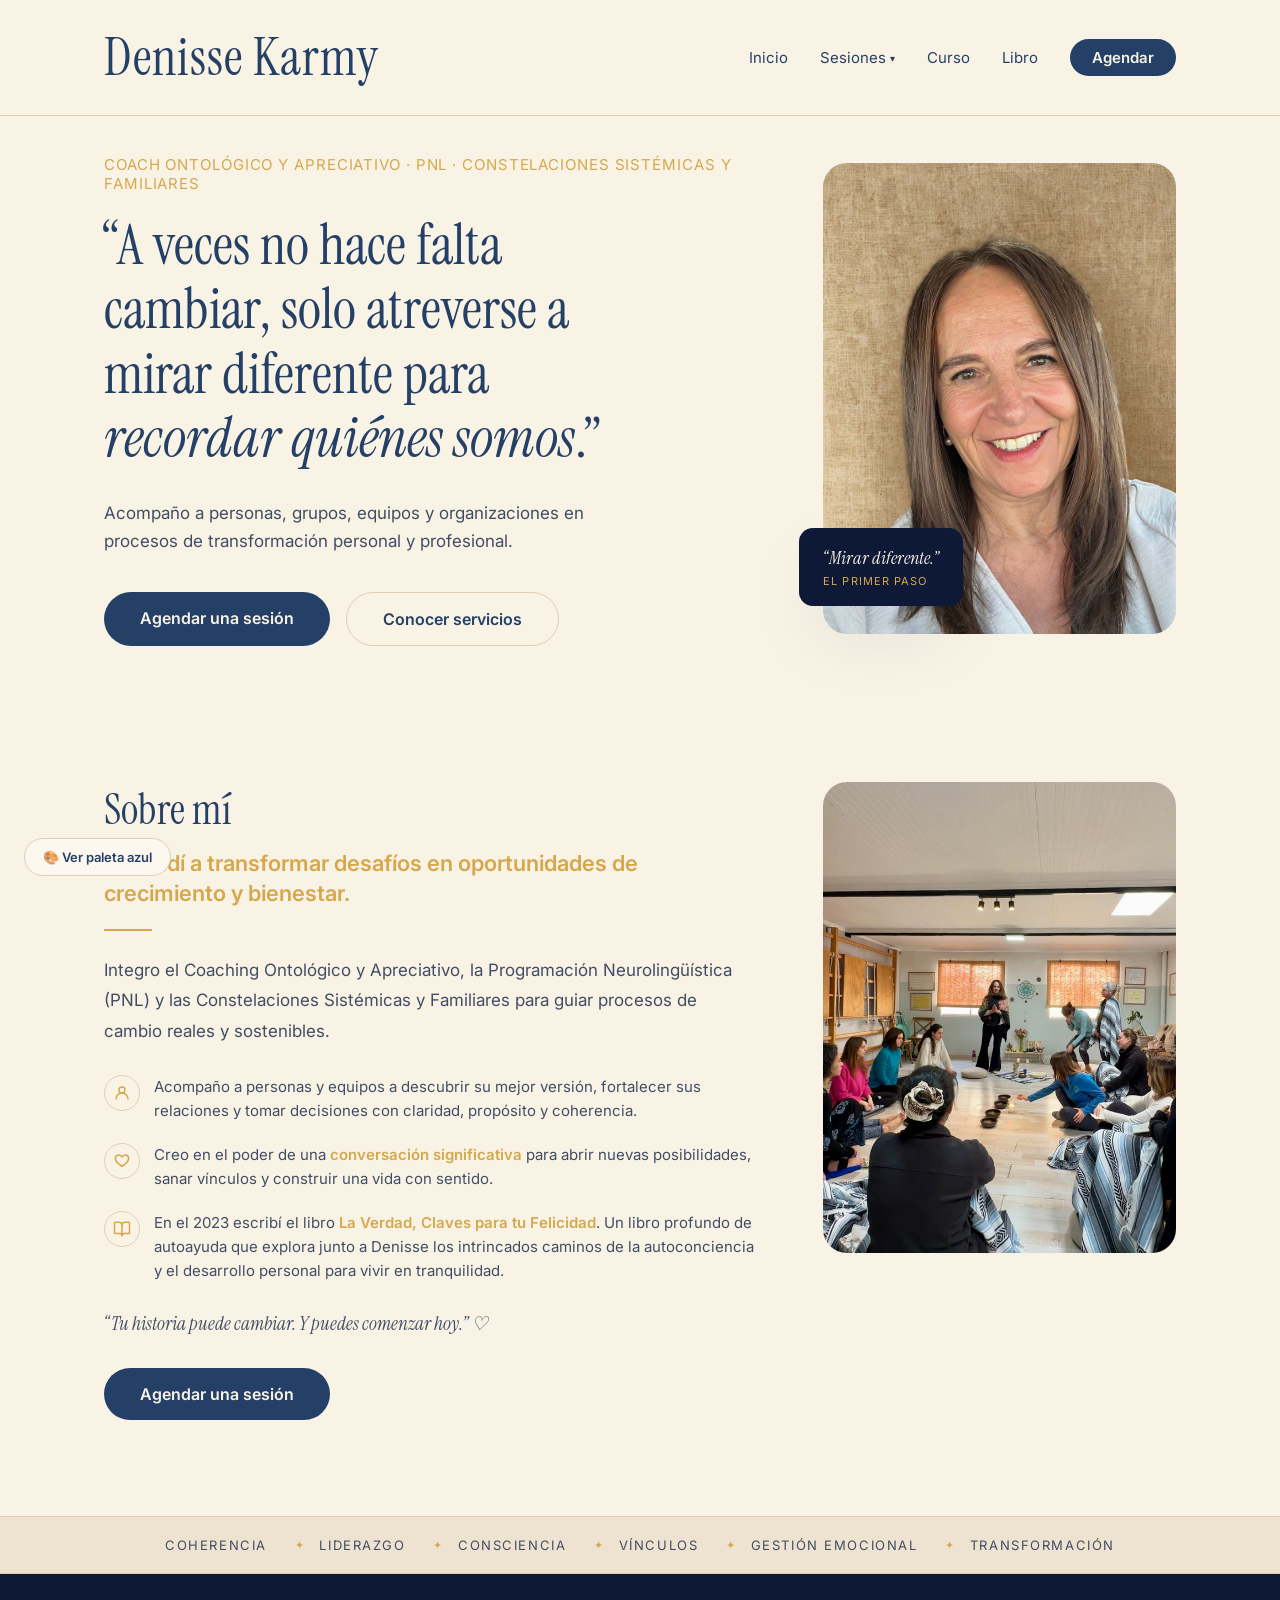
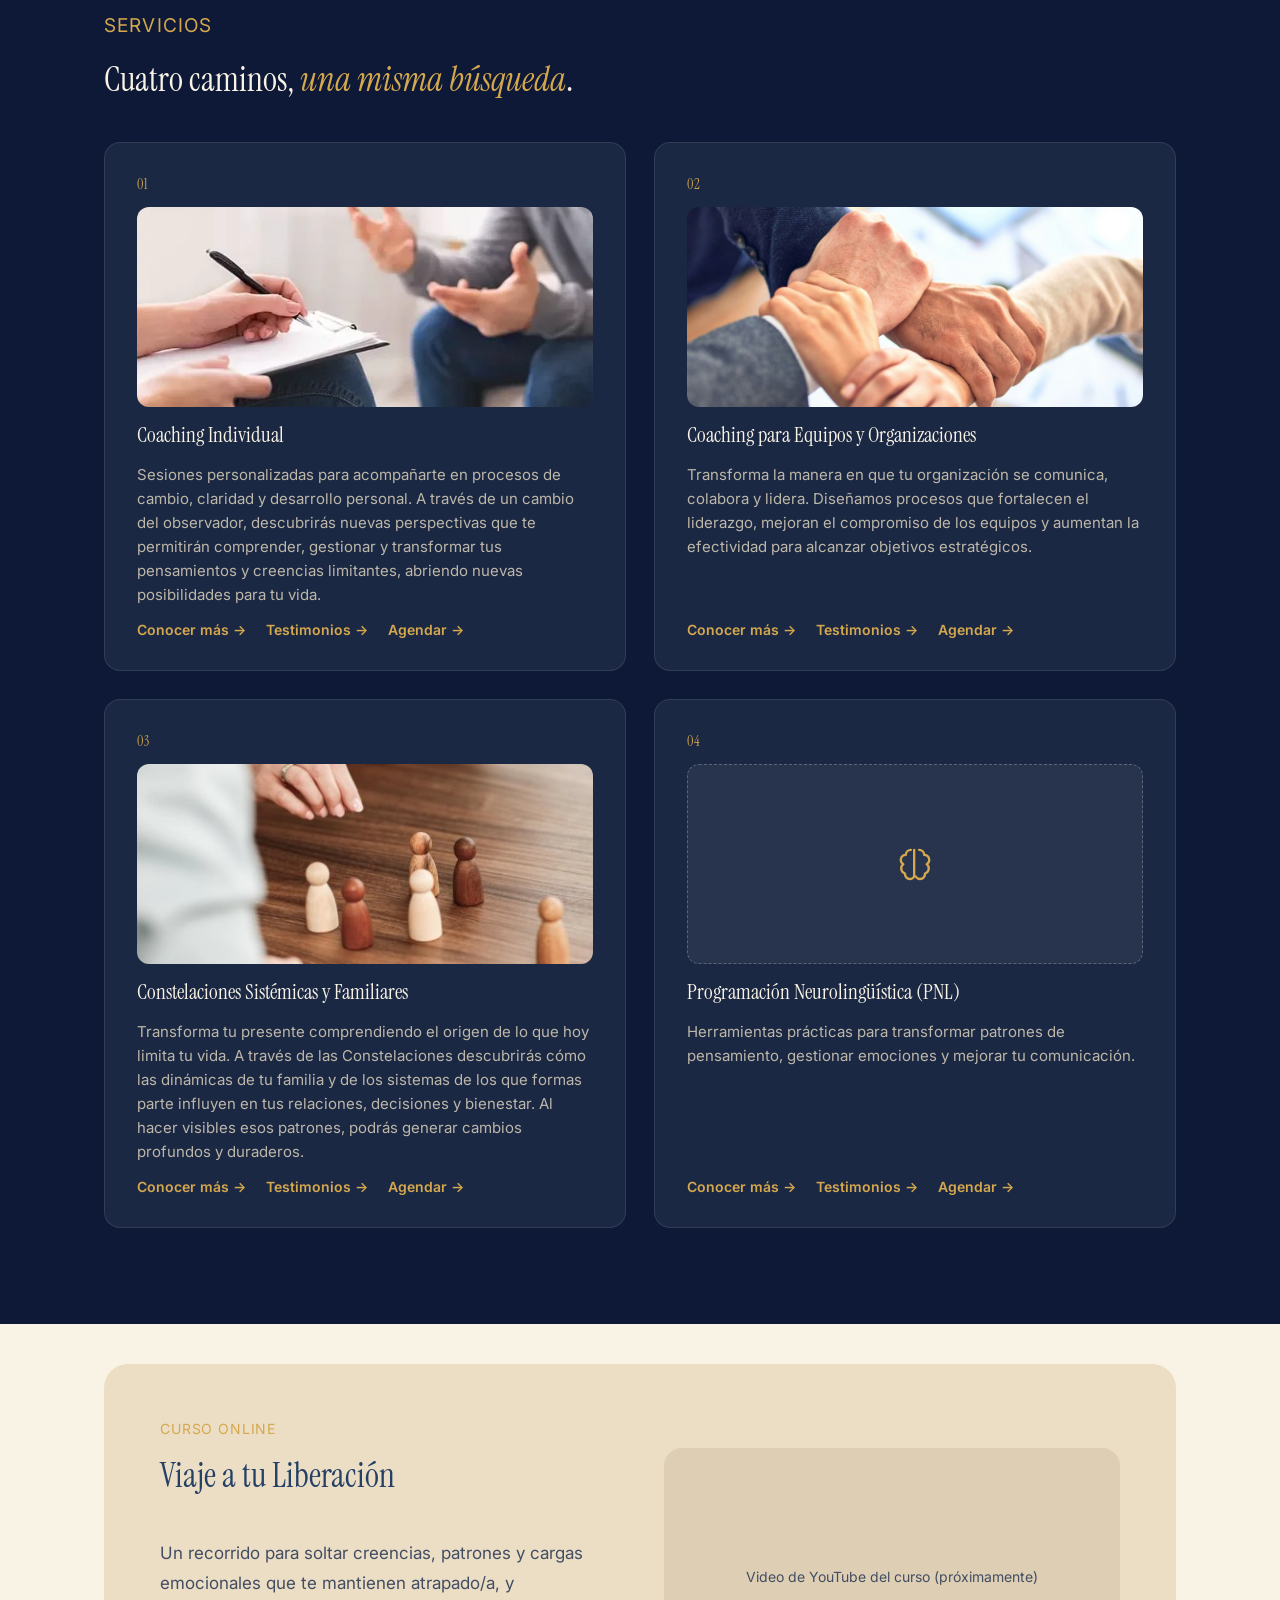
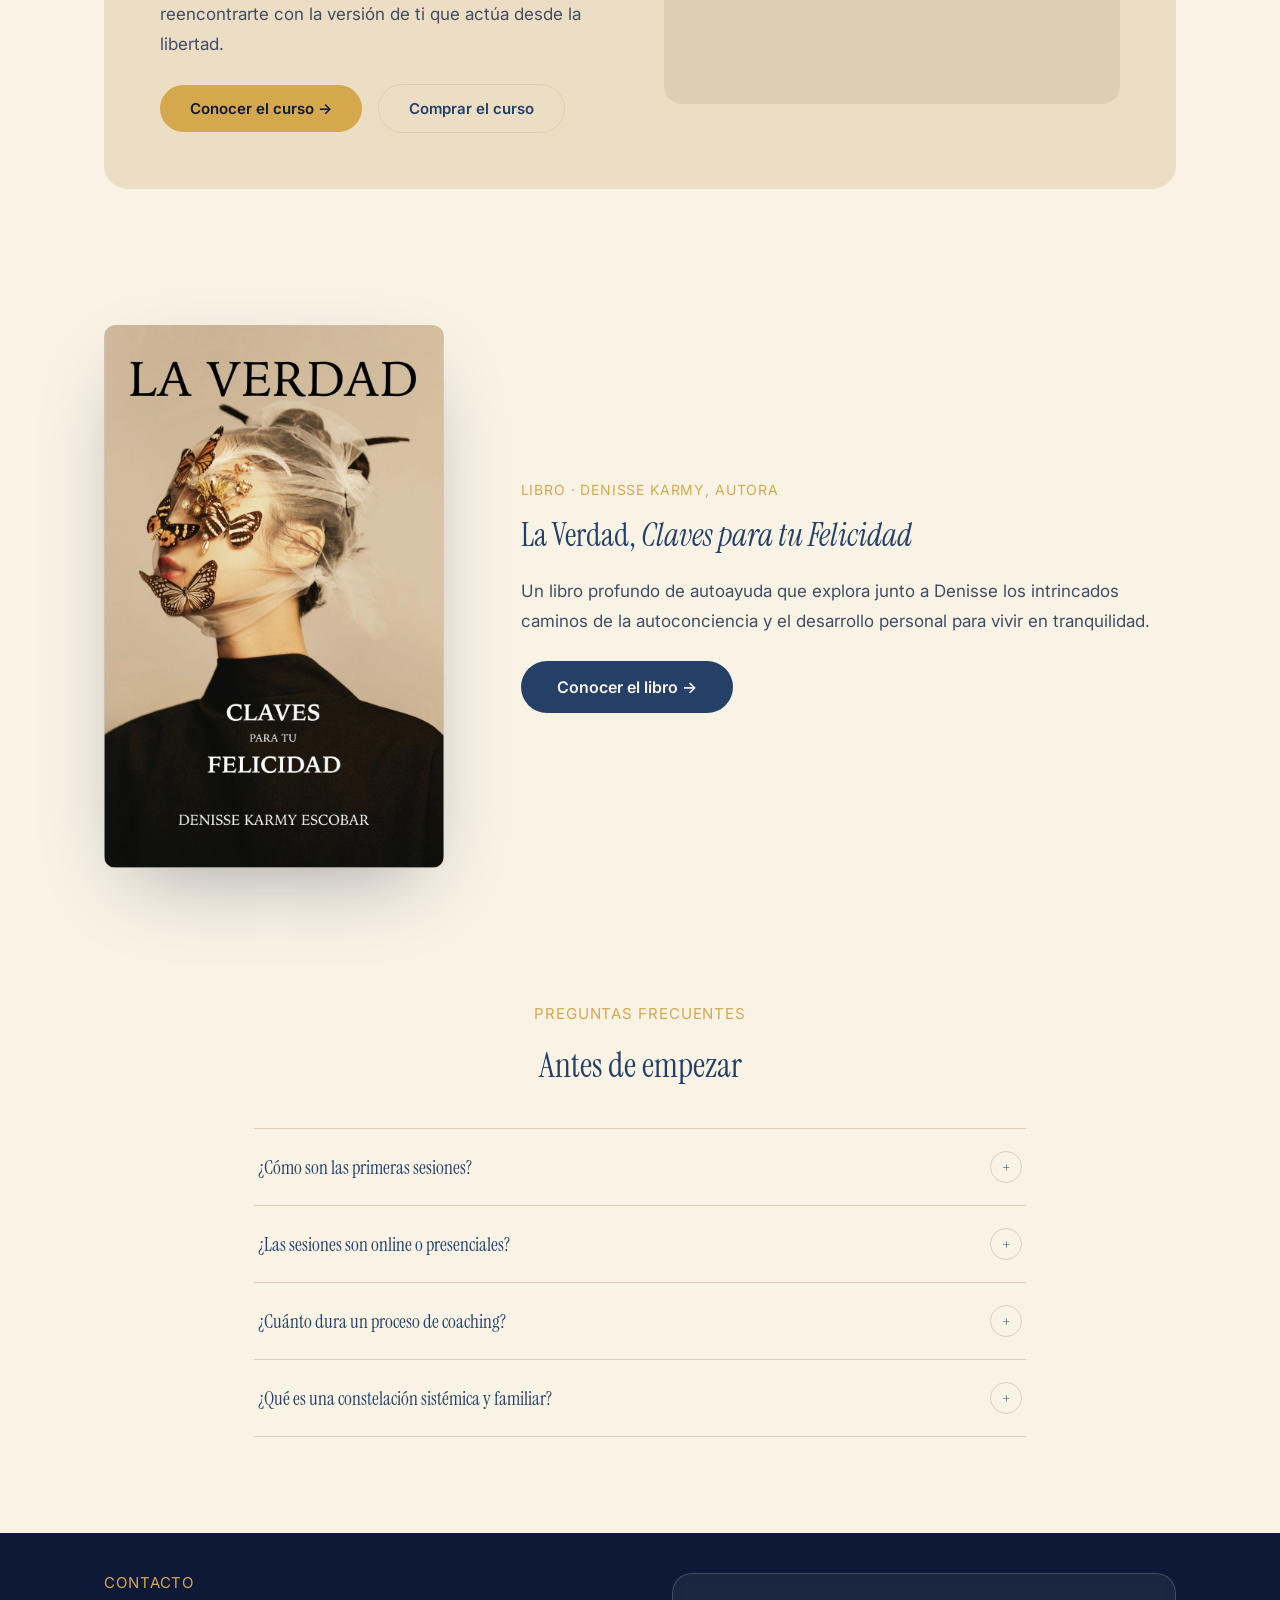
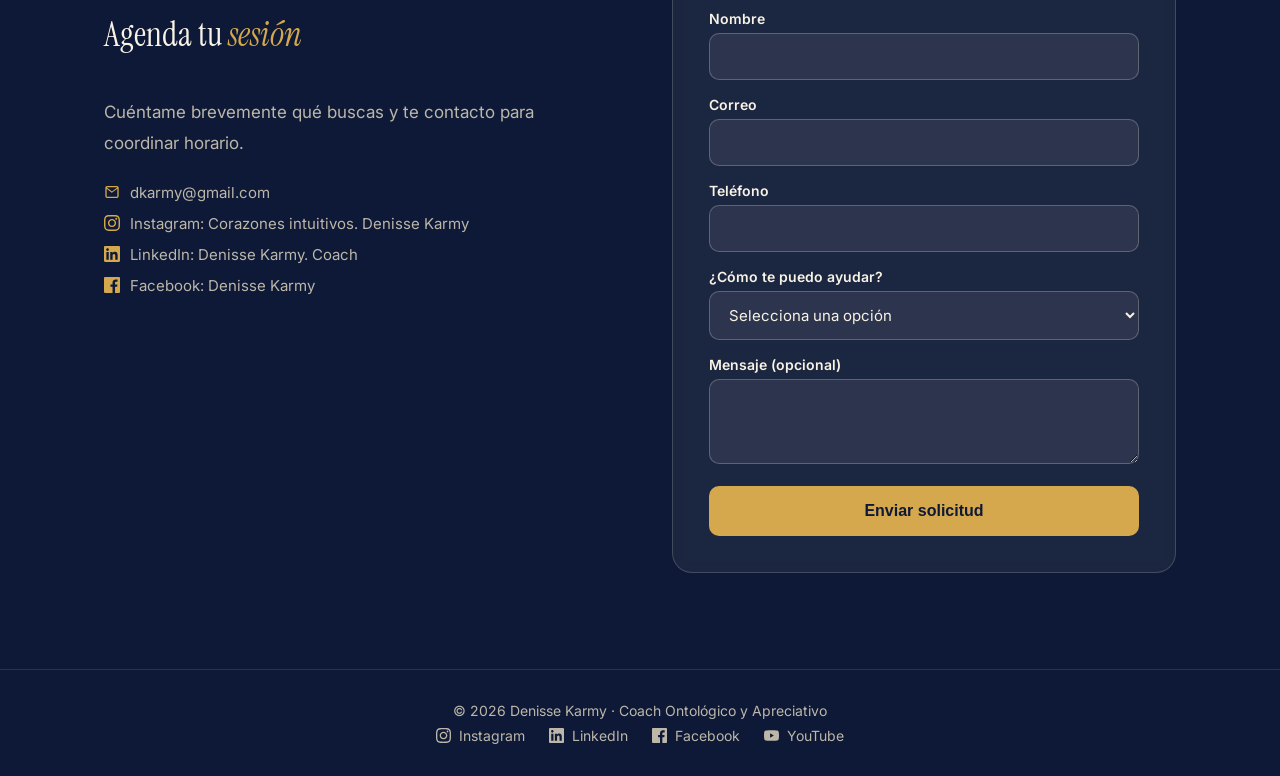
==== commit 08609444: "Ajustes de contenido, agrandar logo y quitar tarjetas de credenciales - Textos: nueva frase del hero" ====
--- a/index.html
+++ b/index.html
@@ -64,7 +64,7 @@
 <section class="about-hero" aria-labelledby="sobre-mi-h">
   <div class="hero-copy">
     <h2 id="sobre-mi-h" data-key="inicio.sobremi.titulo">Sobre mí</h2>
-    <p class="about-tagline" data-key="inicio.sobremi.tagline">Te acompaño a transformar desafíos en oportunidades de crecimiento y bienestar.</p>
+    <p class="about-tagline" data-key="inicio.sobremi.tagline">Aprendí a transformar desafíos en oportunidades de crecimiento y bienestar.</p>
     <div class="about-divider"></div>
     <p class="body-copy" data-key="inicio.sobremi.parrafo">Integro el Coaching Ontológico y Apreciativo, la Programación Neurolingüística (PNL) y las Constelaciones Sistémicas y Familiares para guiar procesos de cambio reales y sostenibles.</p>
 
@@ -85,33 +85,14 @@
         <span class="about-feature-icon" aria-hidden="true">
           <svg viewBox="0 0 24 24" width="18" height="18" fill="none" stroke="currentColor" stroke-width="2" stroke-linecap="round" stroke-linejoin="round"><path d="M12 7v14"/><path d="M3 18a1 1 0 0 1-1-1V4a1 1 0 0 1 1-1h5a4 4 0 0 1 4 4 4 4 0 0 1 4-4h5a1 1 0 0 1 1 1v13a1 1 0 0 1-1 1h-6a3 3 0 0 0-3 3 3 3 0 0 0-3-3z"/></svg>
         </span>
-        <p><span data-key="inicio.sobremi.bullet3_pre">Autora del libro </span><a href="libro.html" class="about-feature-highlight" data-key="inicio.sobremi.bullet3_link">La Verdad, Claves para tu Felicidad</a><span data-key="inicio.sobremi.bullet3_post">. Un libro profundo de autoayuda que explora junto a Denisse los intrincados caminos de la autoconciencia y el desarrollo personal para vivir en tranquilidad.</span></p>
-      </div>
-    </div>
-
-    <div class="credential-card-grid">
-      <div class="credential-card">
-        <span class="credential-card-icon" aria-hidden="true">
-          <svg viewBox="0 0 24 24" width="22" height="22" fill="none" stroke="currentColor" stroke-width="1.6" stroke-linecap="round" stroke-linejoin="round"><path d="M11 20A7 7 0 0 1 9.8 6.1C15.5 5 17 4.5 19 2c1 2 2 4.2 2 8 0 5.5-4.8 10-10 10Z"/><path d="M2 21c0-3 1.9-5.4 5.1-6C9.5 14.5 12 13 13 12"/></svg>
-        </span>
-        <h3 data-key="inicio.sobremi.credencial1_titulo">Coach ontológico y apreciativo</h3>
-        <p data-key="inicio.sobremi.credencial1_texto">Acompaño procesos desde una mirada integral, humana y orientada a soluciones.</p>
-      </div>
-      <div class="credential-card">
-        <span class="credential-card-icon" aria-hidden="true">
-          <svg viewBox="0 0 24 24" width="22" height="22" fill="none" stroke="currentColor" stroke-width="1.6" stroke-linecap="round" stroke-linejoin="round"><path d="M9.5 3.5a3 3 0 0 0-3 3 3 3 0 0 0-1.5 5.6 3.2 3.2 0 0 0 1 5.6A3 3 0 0 0 9 21a2.9 2.9 0 0 0 2.5-1.5"/><path d="M14.5 3.5a3 3 0 0 1 3 3 3 3 0 0 1 1.5 5.6 3.2 3.2 0 0 1-1 5.6A3 3 0 0 1 15 21a2.9 2.9 0 0 1-2.5-1.5"/><path d="M11.5 3.5v16"/></svg>
-        </span>
-        <h3 data-key="inicio.sobremi.credencial2_titulo">Practitioner en PNL</h3>
-        <p data-key="inicio.sobremi.credencial2_texto">Herramientas prácticas para transformar pensamientos, emociones y patrones conductuales, entre otros.</p>
-      </div>
-      <div class="credential-card">
-        <span class="credential-card-icon" aria-hidden="true">
-          <svg viewBox="0 0 24 24" width="22" height="22" fill="none" stroke="currentColor" stroke-width="1.6" stroke-linecap="round" stroke-linejoin="round"><circle cx="9" cy="8" r="3"/><path d="M2.5 20c0-3.3 2.9-6 6.5-6s6.5 2.7 6.5 6"/><circle cx="17.5" cy="8.5" r="2.3"/><path d="M15.5 14.3c2.6.4 4.5 2.5 4.5 5.7"/></svg>
-        </span>
-        <h3 data-key="inicio.sobremi.credencial3_titulo">Especialista en Constelaciones Sistémicas y Familiares</h3>
-        <p data-key="inicio.sobremi.credencial3_texto">Te acompaño a comprender la dinámica de tus relaciones y a liberar aquello que ya no contribuye a tu crecimiento y bienestar, tanto en el ámbito personal como empresarial.</p>
-      </div>
-    </div>
+        <p><span data-key="inicio.sobremi.bullet3_pre">En el 2023 escribí el libro </span><a href="libro.html" class="about-feature-highlight" data-key="inicio.sobremi.bullet3_link">La Verdad, Claves para tu Felicidad</a><span data-key="inicio.sobremi.bullet3_post">. Un libro profundo de autoayuda que explora junto a Denisse los intrincados caminos de la autoconciencia y el desarrollo personal para vivir en tranquilidad.</span></p>
+      </div>
+    </div>
+
+    <!-- Tarjetas de credenciales (Coach ontológico / Practitioner PNL /
+         Especialista Constelaciones) removidas a pedido del cliente. Las
+         keys inicio.sobremi.credencial1/2/3_titulo/texto quedan huérfanas
+         en el CSV/hoja, sin borrar. -->
 
     <p class="about-quote">&ldquo;<span data-key="inicio.sobremi.cita">Tu historia puede cambiar. Y puedes comenzar hoy.</span>&rdquo; &#9825;</p>
 
--- a/css/style.css
+++ b/css/style.css
@@ -70,6 +70,7 @@
   color: var(--ink);
   box-shadow: var(--shadow-soft);
   cursor: pointer;
+  transition: opacity 0.2s ease;
 }
 @media (max-width: 640px) {
   /* Arriba de donde queda la barra completa del CTA flotante en mobile,
@@ -87,6 +88,14 @@
     font-size: 17px;
   }
   .palette-toggle-label { display: none; }
+
+  /* Ocultos mientras hay scroll activo -- ver comentario en js/main.js,
+     evita que tapen texto que va pasando por el fondo de la pantalla. */
+  body.is-scrolling .floating-cta,
+  body.is-scrolling .palette-toggle {
+    opacity: 0;
+    pointer-events: none;
+  }
 }
 
 * { box-sizing: border-box; }
@@ -233,7 +242,7 @@
 
 .logo {
   font-family: 'Instrument Serif', serif;
-  font-size: 26px;
+  font-size: 52px; /* pedido del cliente: que el logo ocupe el doble de ancho que antes (137px -> 275px, medido) para destacar sobre el nav */
   letter-spacing: 0.02em;
   text-decoration: none;
   color: inherit;
@@ -442,11 +451,10 @@
   align-items: start;
 }
 
-/* Pedido del cliente: que el borde inferior de la foto quede a la altura
-   de "aquello que ya no" en la tarjeta de Constelaciones. Medido en
-   desktop (1400px) via CDP -- si el contenido de esa columna cambia mucho
-   de largo, puede necesitar reajuste. */
-.about-hero .hero-photo { margin-top: 228px; }
+/* El margin-top que alineaba la foto con la tarjeta de Constelaciones se
+   quitó: esa tarjeta (y las otras 2 de credenciales) se eliminaron a
+   pedido del cliente, así que la referencia ya no existe. La foto vuelve
+   a su alineación natural (align-items: start del grid). */
 
 .about-hero h2 {
   font-family: 'Instrument Serif', serif;
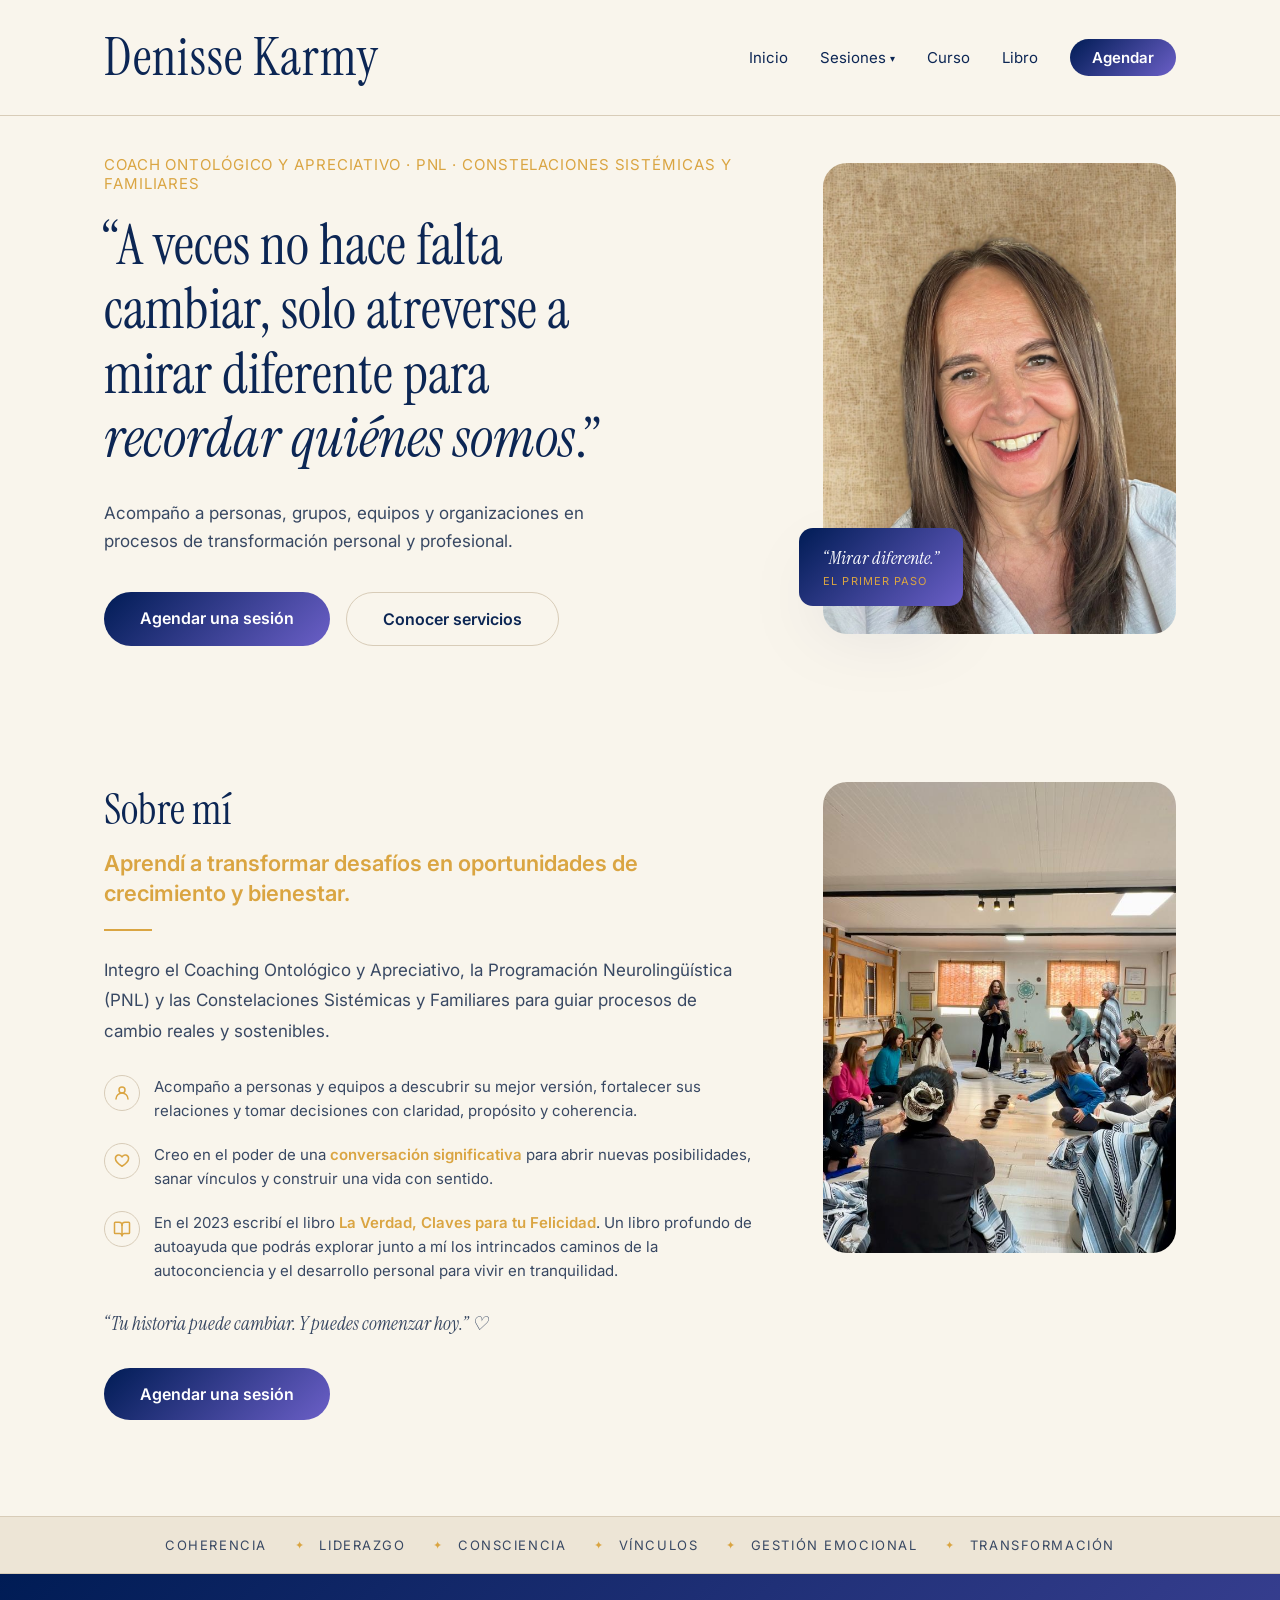
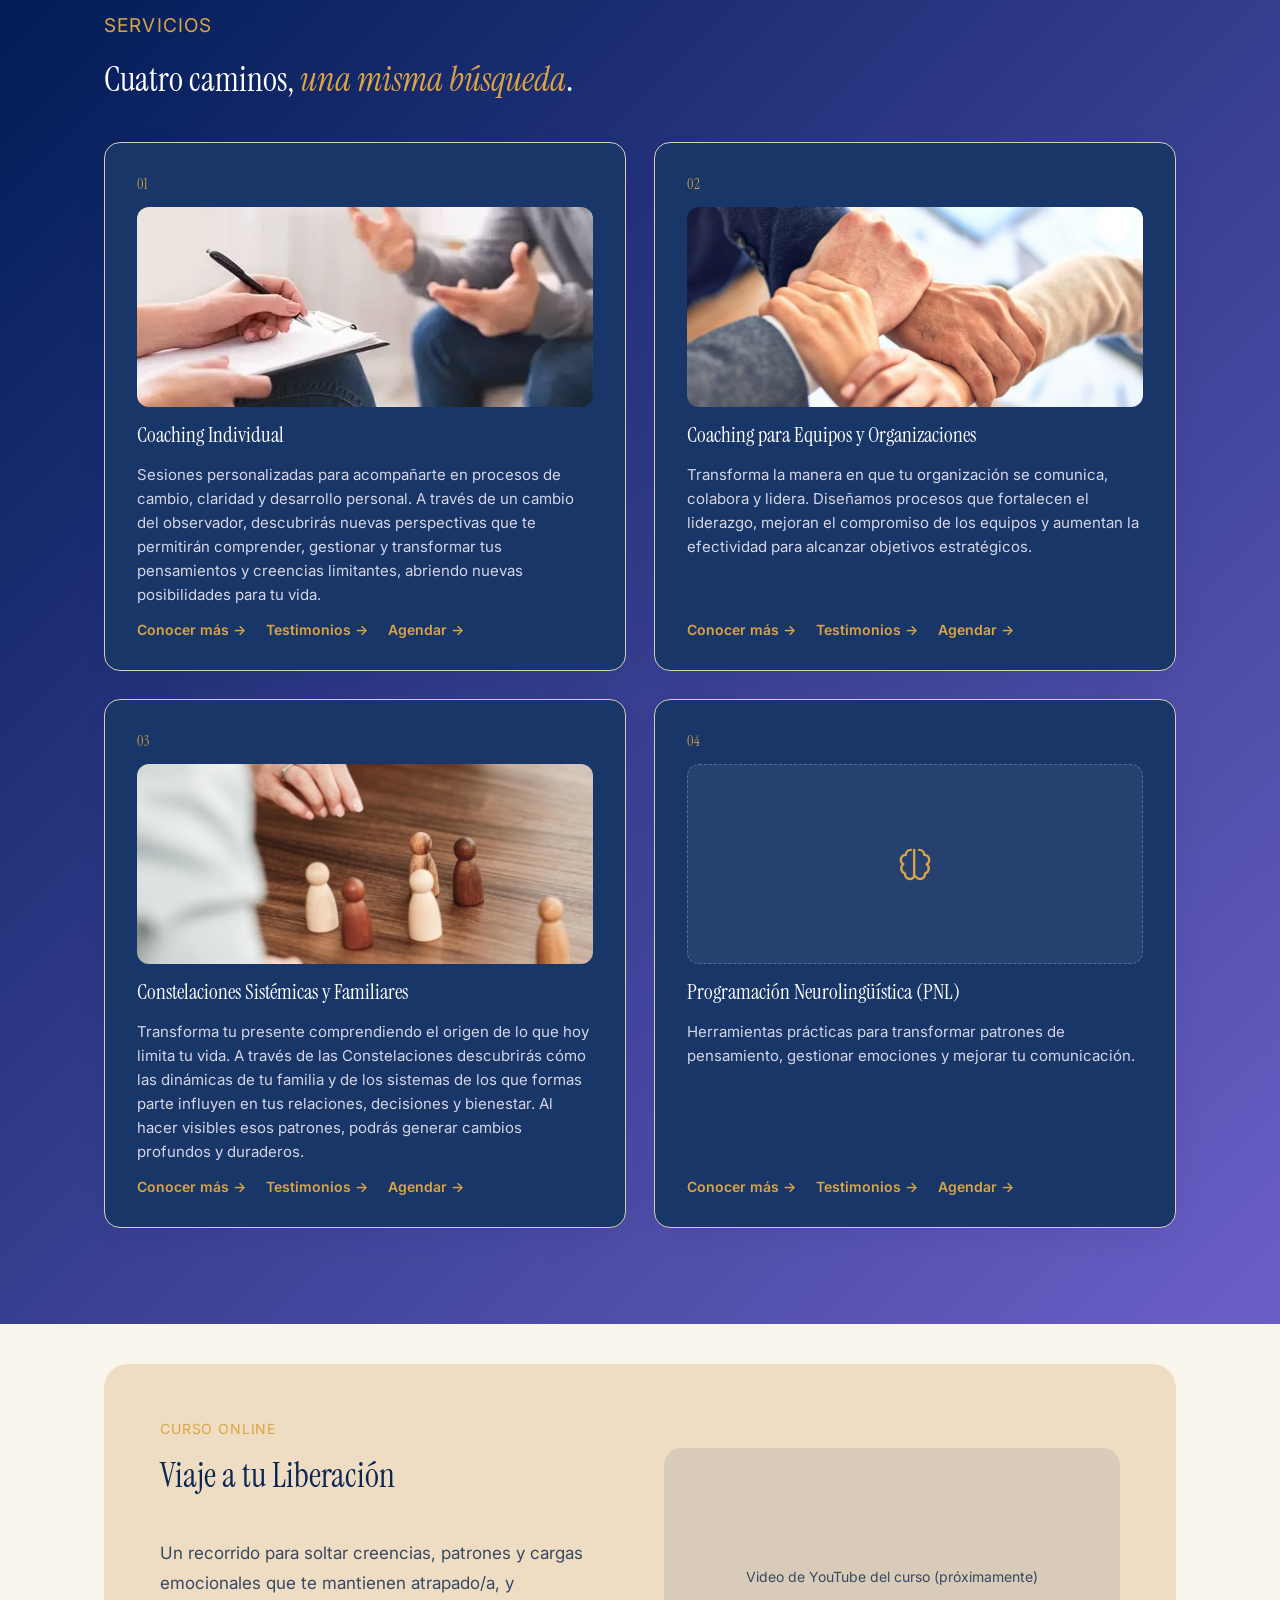
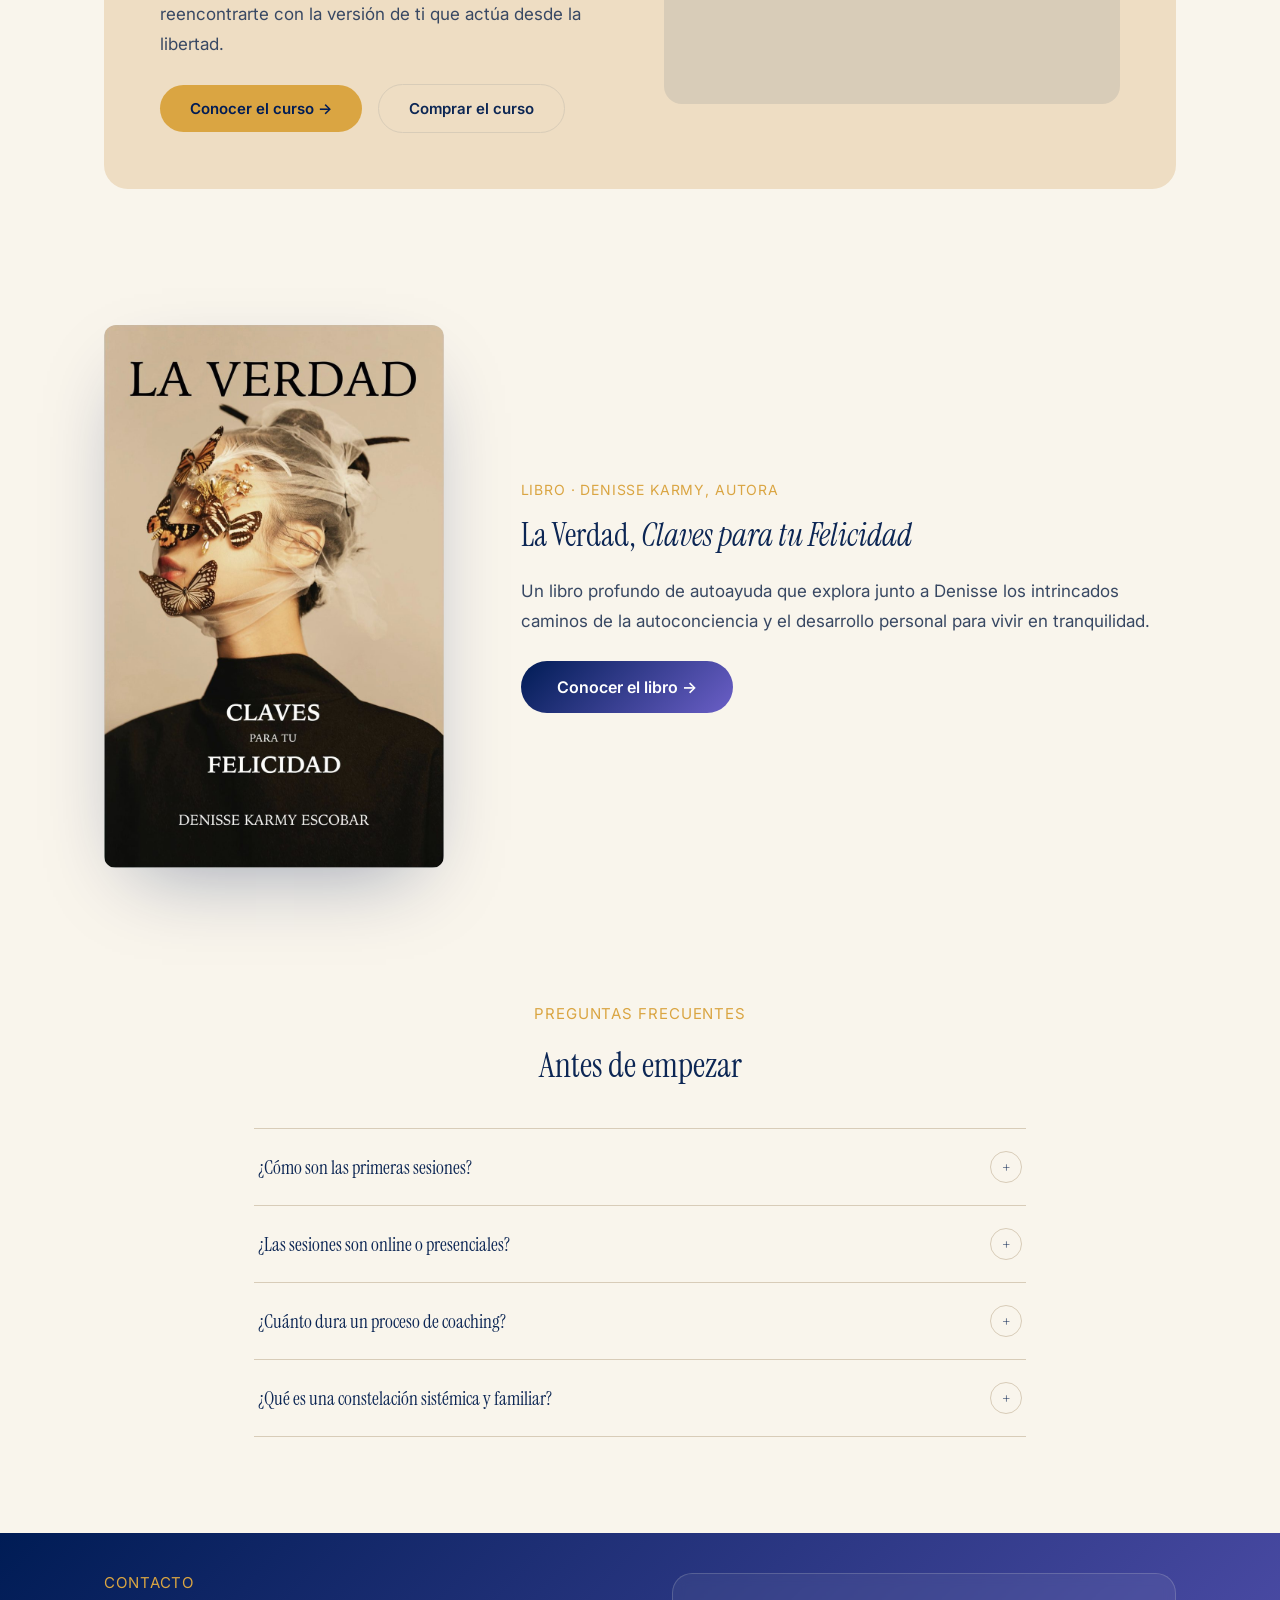
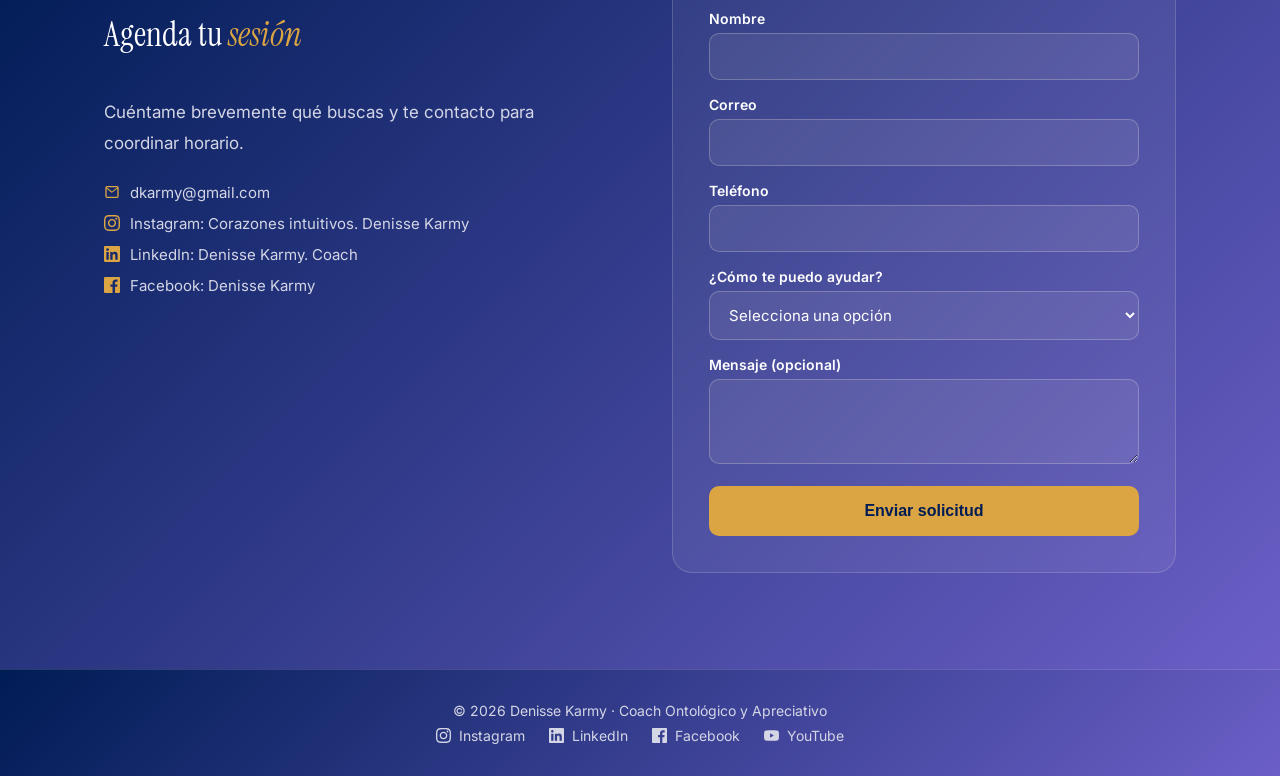
==== commit 02e01657: "Ajustar frase de Sobre mí y quitar testimonios sin corresponder en Coaching Equipos - index.html: ca" ====
--- a/index.html
+++ b/index.html
@@ -85,7 +85,7 @@
         <span class="about-feature-icon" aria-hidden="true">
           <svg viewBox="0 0 24 24" width="18" height="18" fill="none" stroke="currentColor" stroke-width="2" stroke-linecap="round" stroke-linejoin="round"><path d="M12 7v14"/><path d="M3 18a1 1 0 0 1-1-1V4a1 1 0 0 1 1-1h5a4 4 0 0 1 4 4 4 4 0 0 1 4-4h5a1 1 0 0 1 1 1v13a1 1 0 0 1-1 1h-6a3 3 0 0 0-3 3 3 3 0 0 0-3-3z"/></svg>
         </span>
-        <p><span data-key="inicio.sobremi.bullet3_pre">En el 2023 escribí el libro </span><a href="libro.html" class="about-feature-highlight" data-key="inicio.sobremi.bullet3_link">La Verdad, Claves para tu Felicidad</a><span data-key="inicio.sobremi.bullet3_post">. Un libro profundo de autoayuda que explora junto a Denisse los intrincados caminos de la autoconciencia y el desarrollo personal para vivir en tranquilidad.</span></p>
+        <p><span data-key="inicio.sobremi.bullet3_pre">En el 2023 escribí el libro </span><a href="libro.html" class="about-feature-highlight" data-key="inicio.sobremi.bullet3_link">La Verdad, Claves para tu Felicidad</a><span data-key="inicio.sobremi.bullet3_post">. Un libro profundo de autoayuda que podrás explorar junto a mí los intrincados caminos de la autoconciencia y el desarrollo personal para vivir en tranquilidad.</span></p>
       </div>
     </div>
 
--- a/css/style.css
+++ b/css/style.css
@@ -1,98 +1,43 @@
 :root {
-  /* Cream + Navy + Gold palette — exact oklch tokens ported from the
-     Lovable reference (flourish-web-designer/src/styles.css) so the two
-     sites share identical colors without adopting its React/Tailwind stack. */
-  --cream: oklch(0.965 0.018 85);
-  --cream-alt: oklch(0.92 0.028 82);
-  --navy: oklch(0.22 0.06 265);
-  --navy-card: oklch(0.28 0.055 265);
-  --gold: oklch(0.755 0.12 82);
-  --gold-tint: oklch(0.905 0.038 82);
-
-  --bg: var(--cream);
-  --card-bg: oklch(0.98 0.012 85);
-  --ink: oklch(0.37 0.075 258);
-  --ink-soft: oklch(0.42 0.04 265);
-  --border: oklch(0.86 0.04 82);
-  --accent: var(--ink);
-  --accent-dark: var(--gold);
-  --accent-tint: var(--gold-tint);
-  --on-accent: var(--cream);
-  --on-navy: var(--cream);
-  --on-navy-soft: oklch(0.78 0.02 88);
-  --error: oklch(0.55 0.22 27);
-
-  --shadow-soft: 0 10px 40px -20px oklch(0.22 0.06 265 / 0.2);
-  --shadow-elegant: 0 30px 80px -30px oklch(0.22 0.06 265 / 0.4);
-}
-
-/* PRUEBA DE COLOR (temporal, para comparar con el cliente) -- paleta
-   alternativa activada con el botón .palette-toggle (ver js/main.js).
-   Azul #001C55 (pedido exacto del cliente, convertido a oklch) + blanco
-   para texto sobre ese azul. Se mantiene el mismo dorado (ya pasa
-   contraste AAA sobre este azul, 7.35:1 -- conversa bien sin cambios) y
-   se ajustan cream/ink/bordes para acompañar el tono más vívido del
-   nuevo azul (hue 261 vs 265 del azul actual, pero mucho más saturado).
-   No altera estructura ni layout, solo colores. Quitar este bloque y el
-   botón de main.js una vez que se decida qué paleta usar. */
-:root[data-palette="azul"] {
+  /* Cream + Navy(degradado) + Gold palette -- paleta final elegida por el
+     cliente tras comparar el azul sólido y 4 degradados candidatos.
+     Corresponde al "Degradado 1": azul #001C55 a violeta suave #6B5FC7. */
   --cream: oklch(0.97 0.012 85);
   --cream-alt: oklch(0.925 0.022 83);
   --navy: oklch(0.252 0.109 261.1);
   --navy-card: oklch(0.34 0.095 261);
+  --gradient-navy: linear-gradient(135deg, #001C55 0%, #6B5FC7 100%);
   --gold: oklch(0.755 0.13 80);
   --gold-tint: oklch(0.905 0.04 80);
 
+  --bg: var(--cream);
   --card-bg: oklch(0.985 0.008 85);
   --ink: oklch(0.28 0.09 261);
   --ink-soft: oklch(0.40 0.05 261);
   --border: oklch(0.85 0.03 80);
+  --accent: var(--ink);
+  --accent-dark: var(--gold);
+  --accent-tint: var(--gold-tint);
   --on-accent: oklch(1 0 0);
   --on-navy: oklch(1 0 0);
-  --on-navy-soft: oklch(0.85 0.03 261);
+  --on-navy-soft: oklch(0.88 0.02 280);
+  --error: oklch(0.55 0.22 27);
 
   --shadow-soft: 0 10px 40px -20px oklch(0.252 0.109 261.1 / 0.2);
   --shadow-elegant: 0 30px 80px -30px oklch(0.252 0.109 261.1 / 0.4);
 }
 
-.palette-toggle {
-  position: fixed;
-  left: 24px;
-  bottom: 24px;
-  z-index: 96;
-  font: inherit;
-  font-size: 13px;
-  font-weight: 600;
-  padding: 10px 18px;
-  border-radius: 100px;
-  border: 1px solid var(--border);
-  background: var(--card-bg);
-  color: var(--ink);
-  box-shadow: var(--shadow-soft);
-  cursor: pointer;
-  transition: opacity 0.2s ease;
-}
+/* Las tarjetas de servicios (dentro de .section-dark) van en el mismo
+   tono de --navy-card, con texto claro para que se lea sobre ese fondo
+   oscuro. */
+.section-dark .card { background: var(--navy-card); }
+.section-dark .card h3 { color: var(--on-navy); }
+.section-dark .card p { color: var(--on-navy-soft); }
+
 @media (max-width: 640px) {
-  /* Arriba de donde queda la barra completa del CTA flotante en mobile,
-     para que nunca se solapen. Se reduce a solo el ícono (sin texto) para
-     taparle lo menos posible al contenido mientras se hace scroll. */
-  .palette-toggle {
-    left: 12px;
-    bottom: 78px;
-    width: 40px;
-    height: 40px;
-    padding: 0;
-    display: flex;
-    align-items: center;
-    justify-content: center;
-    font-size: 17px;
-  }
-  .palette-toggle-label { display: none; }
-
-  /* Ocultos mientras hay scroll activo -- ver comentario en js/main.js,
-     evita que tapen texto que va pasando por el fondo de la pantalla. */
-  body.is-scrolling .floating-cta,
-  body.is-scrolling .palette-toggle {
+  /* Oculto mientras hay scroll activo -- ver comentario en js/main.js,
+     evita que tape texto que va pasando por el fondo de la pantalla. */
+  body.is-scrolling .floating-cta {
     opacity: 0;
     pointer-events: none;
   }
@@ -212,7 +157,7 @@
   cursor: pointer;
 }
 
-.btn-accent { background: var(--accent); color: var(--on-accent); }
+.btn-accent { background: var(--accent); background-image: var(--gradient-navy); color: var(--on-accent); }
 .btn-accent-dark { background: var(--accent-dark); color: var(--navy); font-size: 15px; padding: 14px 30px; }
 .btn-gold { background: var(--gold); color: var(--navy); }
 .btn-outline {
@@ -255,6 +200,7 @@
 
 .site-nav .nav-btn {
   background: var(--accent);
+  background-image: var(--gradient-navy);
   color: var(--on-accent);
   padding: 9px 22px;
   border-radius: 100px;
@@ -316,20 +262,13 @@
 /* Dark (navy) section variant */
 .section-dark {
   background: var(--navy);
+  background-image: var(--gradient-navy);
   color: var(--on-navy);
 }
 
 .section-dark h2, .section-dark h3 { color: var(--on-navy); }
 .section-dark p, .section-dark .body-copy { color: var(--on-navy-soft); }
 .section-dark .eyebrow { color: var(--gold); }
-
-.section-dark .card {
-  background: var(--navy-card);
-  border-color: rgba(245, 240, 228, 0.1);
-  box-shadow: none;
-}
-
-.section-dark .card p { color: var(--on-navy-soft); }
 
 /* Keyword marquee band */
 .marquee-band {
@@ -417,6 +356,7 @@
   left: -24px;
   bottom: 32px;
   background: var(--navy);
+  background-image: var(--gradient-navy);
   color: var(--on-navy);
   padding: 18px 24px;
   border-radius: 14px;
@@ -682,6 +622,27 @@
 
 .testimonial p { font-style: italic; font-size: 15px; line-height: 1.7; color: var(--ink-soft); }
 .testimonial cite { font-size: 14px; font-weight: 600; color: var(--ink); font-style: normal; }
+
+/* Foto circular en la esquina del testimonio, pedido del cliente
+   (Coaching Individual: Mónica Orellana, María Elena Moreno). La caja
+   crece un poco (padding-bottom extra) y la cita reserva espacio a la
+   derecha para que la foto quede calzada por dentro del cuadro, sin
+   sobresalir del borde ni tapar el texto. */
+.testimonial { position: relative; }
+.testimonial.card { padding-bottom: 40px; }
+.testimonial p, .testimonial cite { padding-right: 108px; }
+.testimonial cite { display: block; }
+.testimonial.card .testimonial-photo {
+  position: absolute;
+  right: 20px;
+  bottom: 20px;
+  width: 88px;
+  height: 88px;
+  border-radius: 50%;
+  object-fit: cover;
+  border: 3px solid var(--card-bg);
+  box-shadow: var(--shadow-elegant);
+}
 
 /* Video testimonial (click-to-load YouTube facade) */
 .video-testimonial { align-items: center; text-align: center; }
@@ -841,7 +802,7 @@
 .ideal-para-title { font-weight: 600; font-size: 18px; margin: 0 0 20px 0; }
 .ideal-para-grid {
   display: grid;
-  grid-template-columns: 1fr 1fr;
+  grid-template-columns: 1fr;
   gap: 16px 48px;
 }
 .ideal-para-grid ul { margin: 0; padding-left: 20px; }
